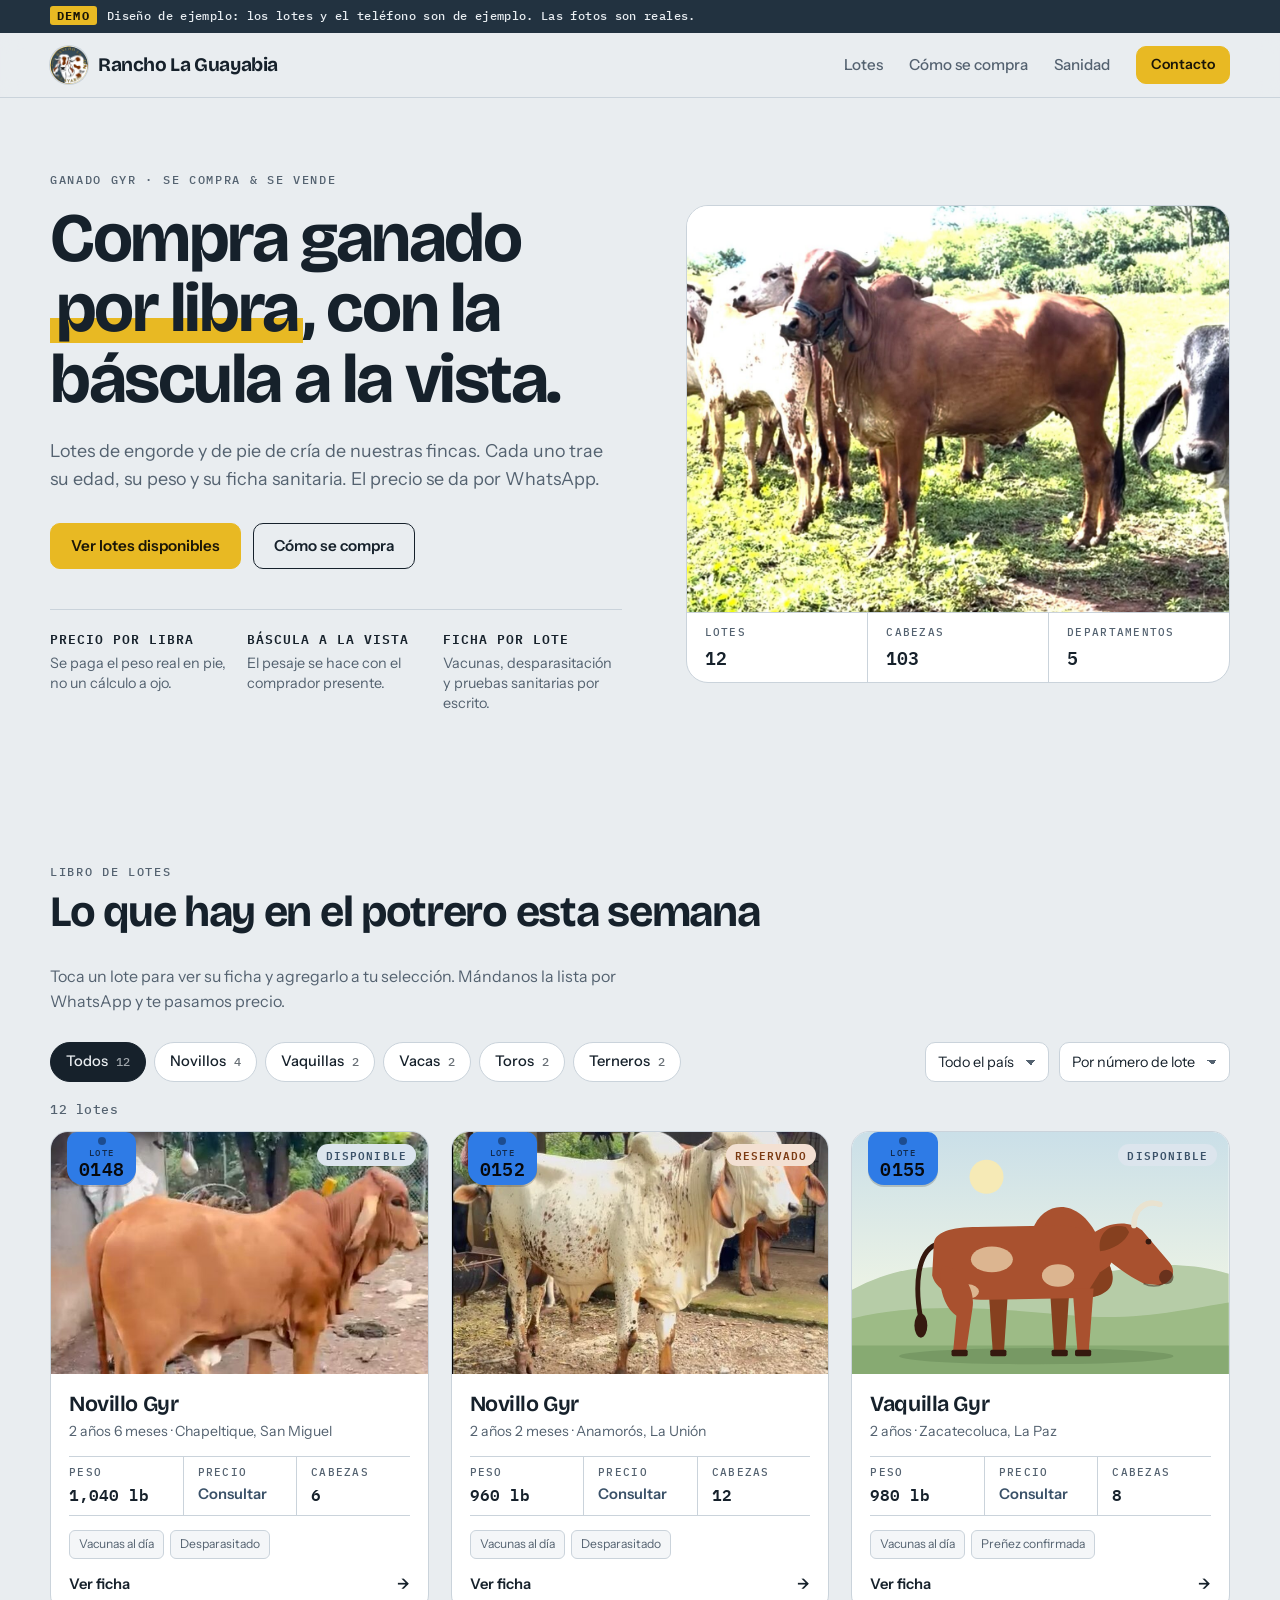
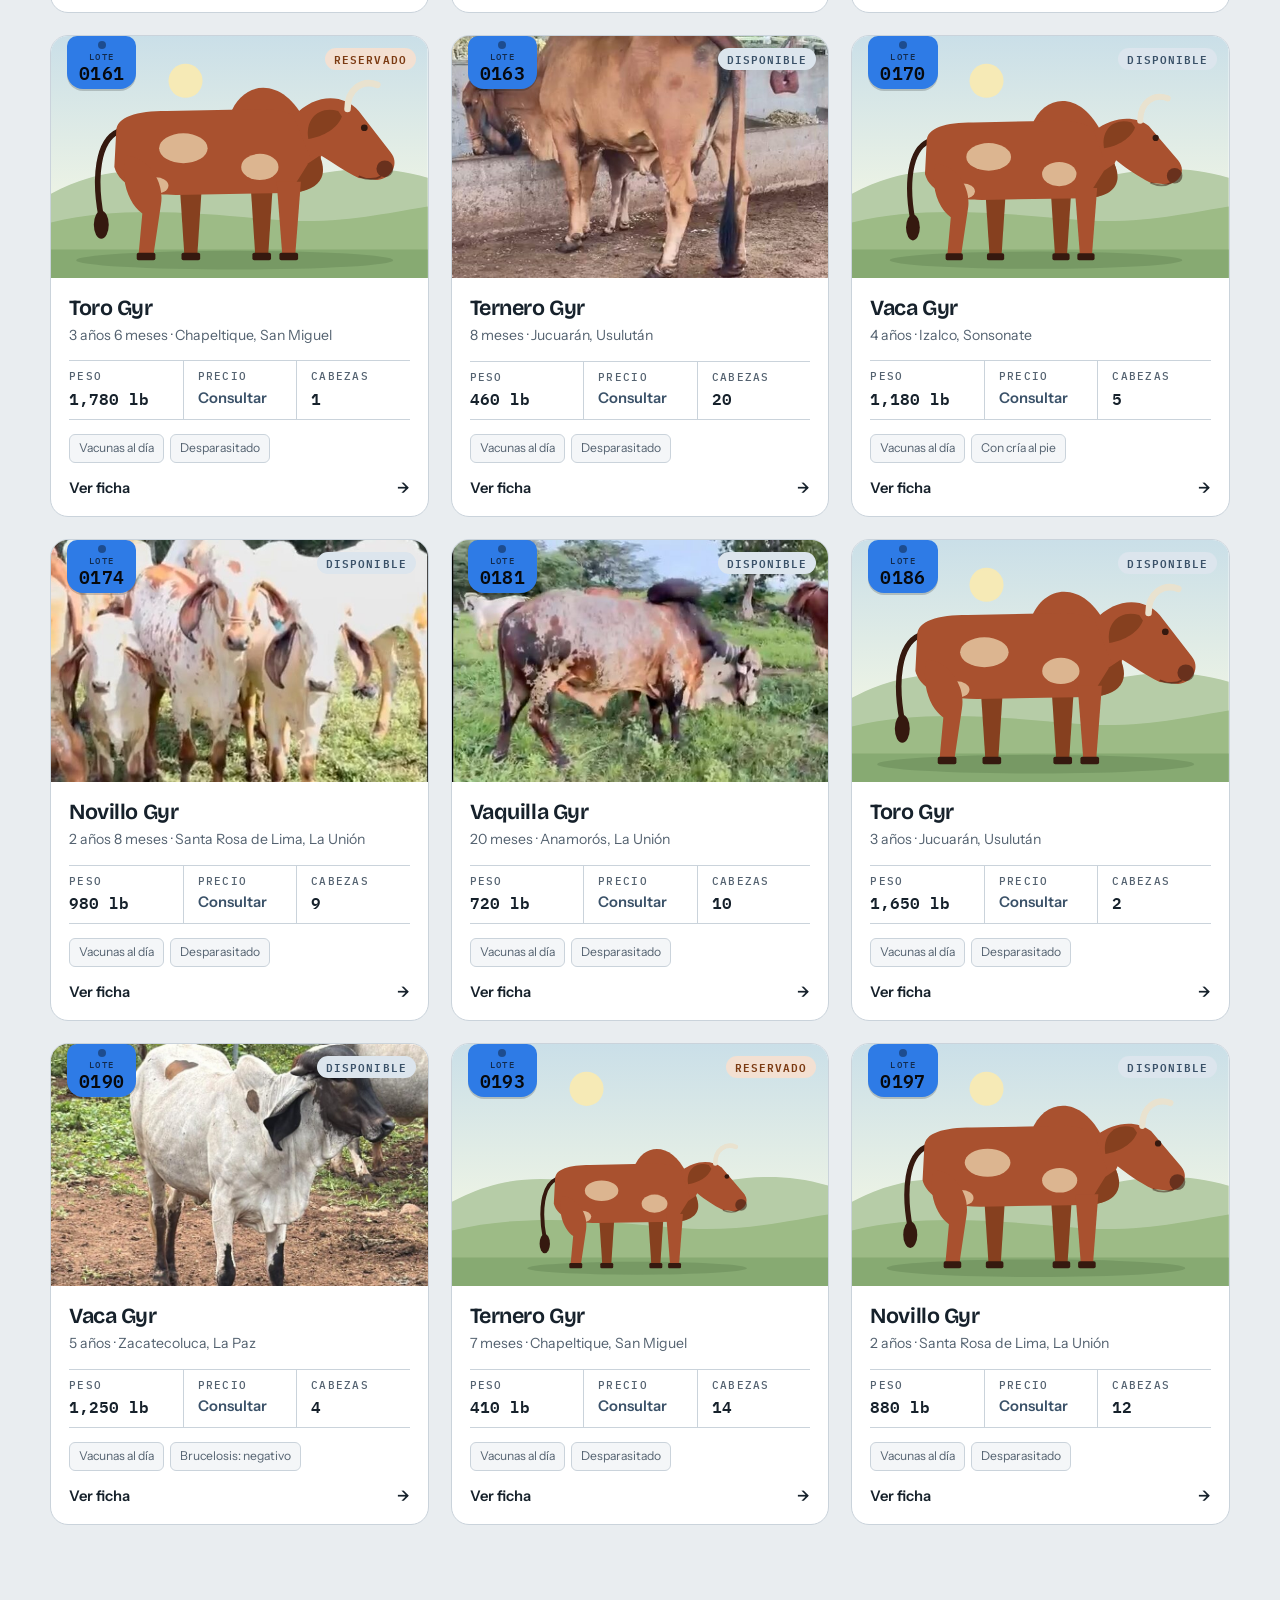
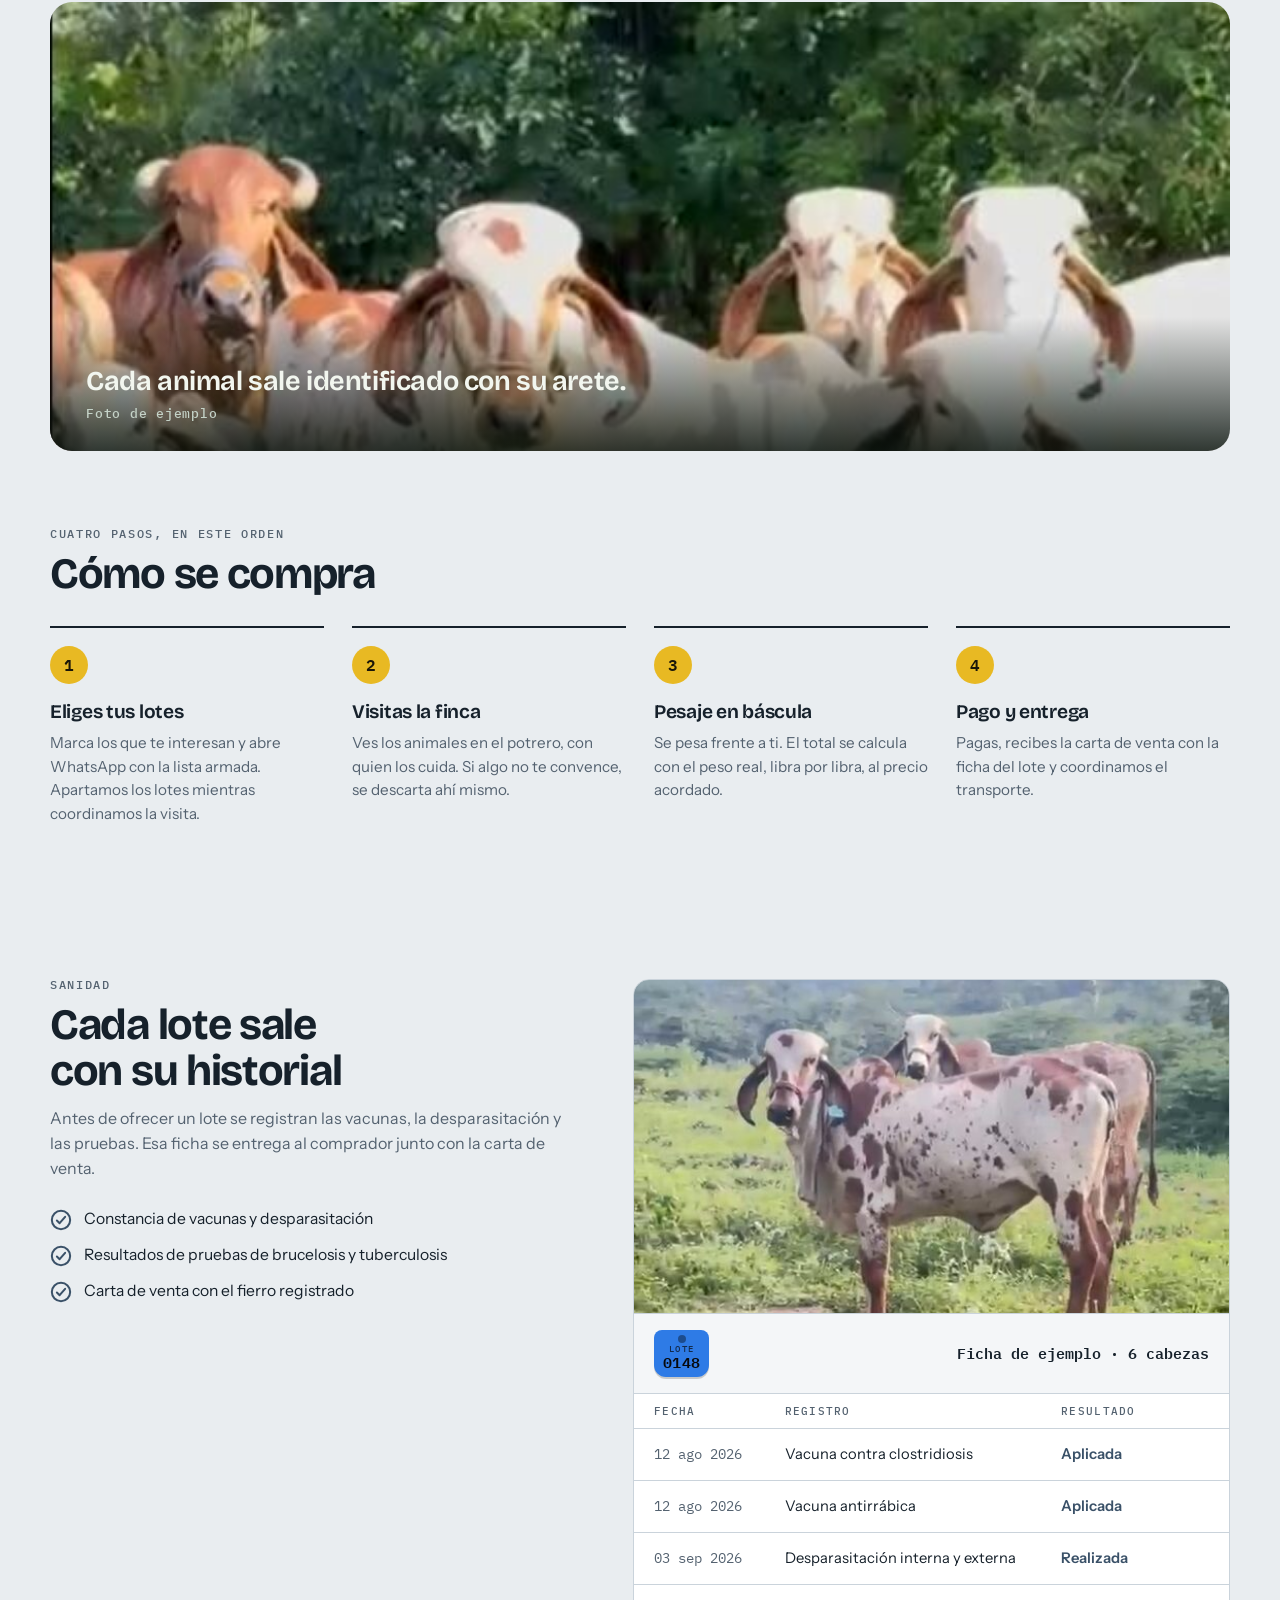
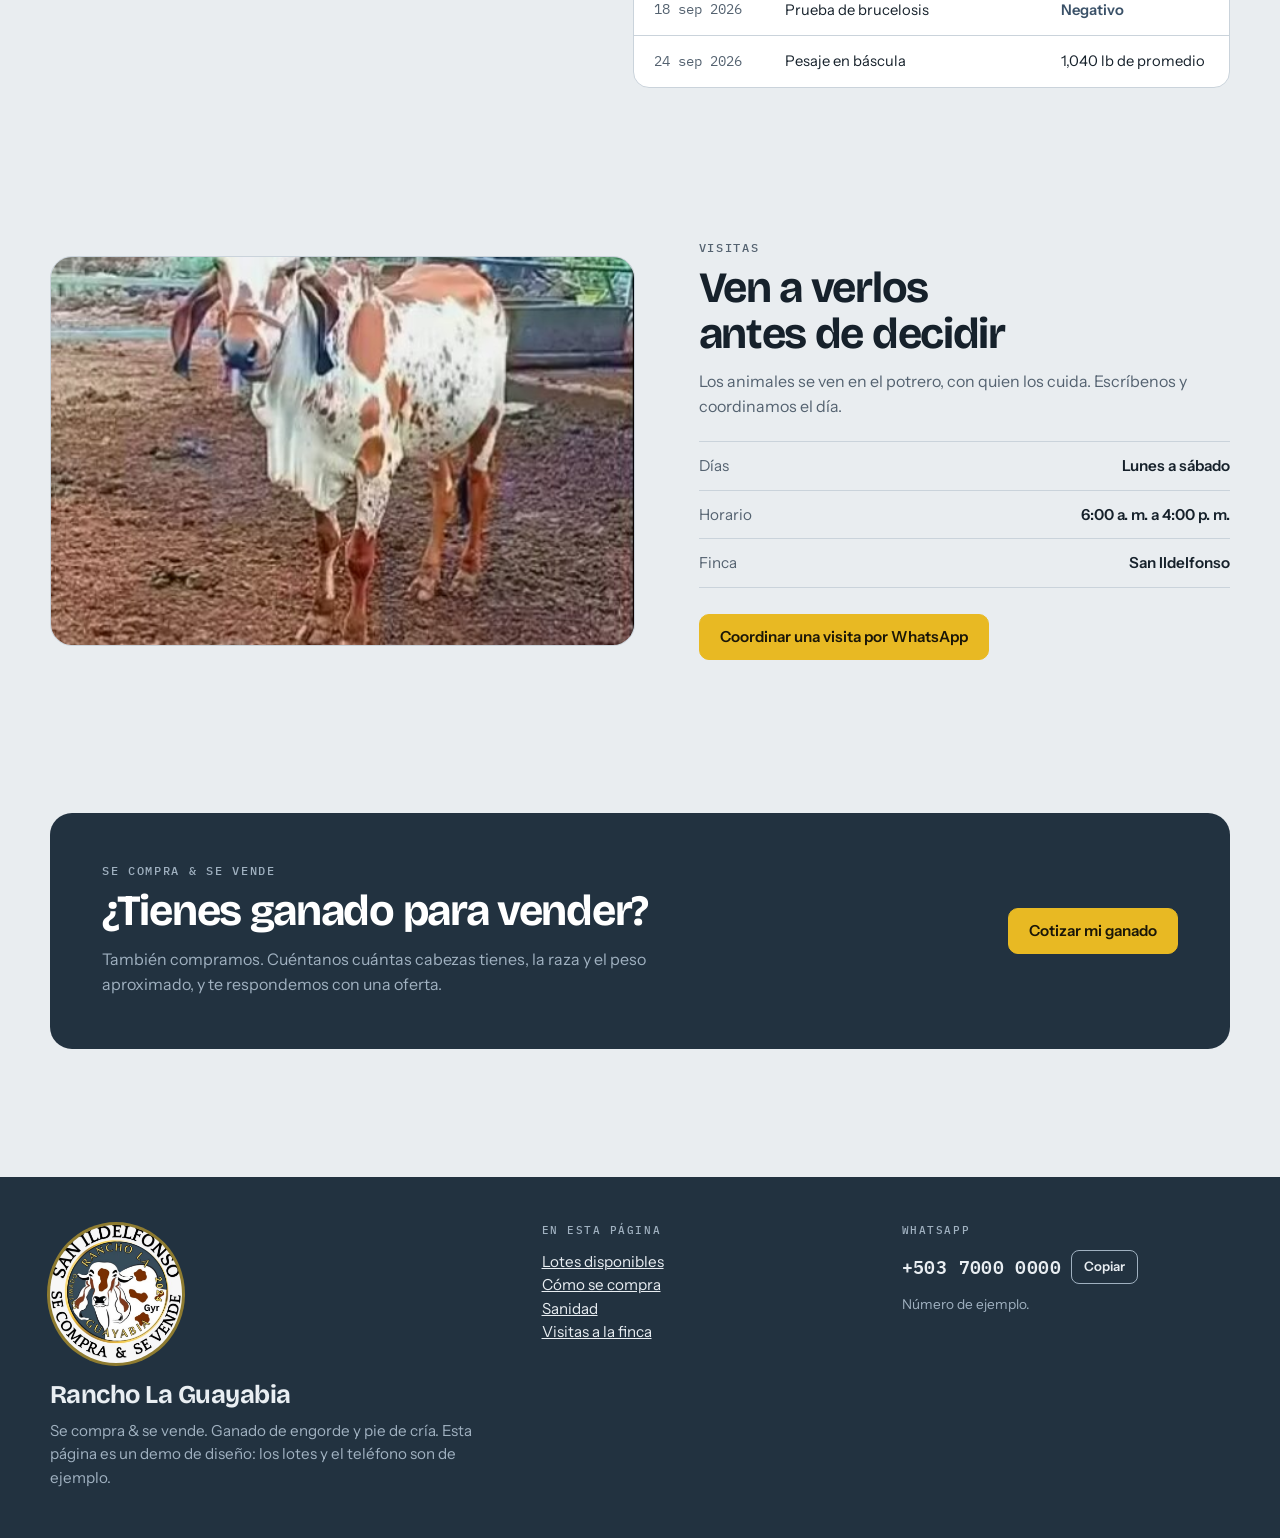
==== index.html @ c92fcb4f "Los avisos salen del mismo lugar que el teléfono Decían que el teléfono era real. En esta versión pú" ====
<!doctype html>
<html lang="es">
<head>
<meta charset="utf-8">
<meta name="viewport" content="width=device-width,initial-scale=1">
<link rel="preload" as="image" href="img/p5.jpg">
<link rel="icon" type="image/png" href="img/logo-badge.png">
<meta name="theme-color" content="#223240">
<meta name="robots" content="noindex,nofollow">
<meta name="description" content="Rancho La Guayabia: se compra & se vende ganado. Demo de diseño.">
<title>Rancho La Guayabia · Venta de ganado</title>
<link rel="preconnect" href="https://fonts.googleapis.com">
<link rel="preconnect" href="https://fonts.gstatic.com" crossorigin>
<link rel="stylesheet" href="https://fonts.googleapis.com/css2?family=Bricolage+Grotesque:opsz,wght@12..96,400..800&family=IBM+Plex+Mono:wght@400;500;600&family=Instrument+Sans:wght@400..700&display=swap">
<style>
/* Concepto: el libro de lotes de una hacienda. Reglas finas, cifras en mono,
   y el arete amarillo (numero de lote) como unica marca de color. */
:root{
  --bg:#E9EDF0; --surface:#F4F6F8; --raised:#FFFFFF; --ink:#16212B; --muted:#546270; --line:#CAD3DB;
  --leaf:#3A5168; --leaf-soft:#DCE5ED; --warn:#7B3A12; --warn-soft:#F3E0D2;
  --tag:#E8B923; --tag-ink:#1A1608; --deep:#223240; --deep-ink:#E9EEF2; --deep-muted:#A0B1C0;
  --font-display:"Bricolage Grotesque","Arial Narrow",system-ui,sans-serif;
  --font-body:"Instrument Sans",system-ui,-apple-system,"Segoe UI",sans-serif;
  --font-mono:"IBM Plex Mono",ui-monospace,Menlo,Consolas,monospace;
}
@media (prefers-color-scheme:dark){:root:not([data-theme="light"]){
  --bg:#0E151C; --surface:#141E27; --raised:#1B2733; --ink:#E9EEF2; --muted:#9DAEBD; --line:#2B3947;
  --leaf:#8FB4DA; --leaf-soft:#1D3144; --warn:#E9A875; --warn-soft:#3A2616; --deep:#0A1017; color-scheme:dark}}
:root[data-theme="dark"]{
  --bg:#0E151C; --surface:#141E27; --raised:#1B2733; --ink:#E9EEF2; --muted:#9DAEBD; --line:#2B3947;
  --leaf:#8FB4DA; --leaf-soft:#1D3144; --warn:#E9A875; --warn-soft:#3A2616; --deep:#0A1017; color-scheme:dark}
*{box-sizing:border-box}
html{scroll-behavior:smooth;scroll-padding-top:84px}
body{margin:0;background:var(--bg);color:var(--ink);font:400 16px/1.55 var(--font-body);-webkit-font-smoothing:antialiased}
body.has-bar{padding-bottom:96px}
h1,h2,h3,p,dl,dd,ul,ol,figure{margin:0}
ul,ol{padding:0;list-style:none}
a{color:inherit}
button,select{font:inherit;color:inherit}
:focus-visible{outline:3px solid var(--leaf);outline-offset:3px}
.wrap{width:100%;max-width:1244px;margin-inline:auto;padding-inline:clamp(16px,4vw,32px)}
.mono{font-family:var(--font-mono);font-variant-numeric:tabular-nums}
.eyebrow{font:500 12px/1 var(--font-mono);letter-spacing:.14em;text-transform:uppercase;color:var(--muted)}

/* franja de demo y barra superior */
.demo{background:var(--deep);color:var(--deep-ink);font:500 12px/1.4 var(--font-mono);letter-spacing:.03em;padding:8px 0}
.demo b{background:var(--tag);color:var(--tag-ink);padding:2px 7px;border-radius:3px;margin-right:10px;letter-spacing:.1em}
.top{position:sticky;top:env(safe-area-inset-top,0px);z-index:20;background:color-mix(in srgb,var(--bg) 90%,transparent);backdrop-filter:blur(10px);border-bottom:1px solid var(--line)}
.top .wrap{display:flex;align-items:center;justify-content:space-between;gap:16px;min-height:64px}
.brand{display:flex;align-items:center;gap:10px;text-decoration:none;font:700 1.2rem/1 var(--font-display);letter-spacing:-.02em}
.brand svg{width:30px;height:30px;flex:none}
.nav{display:flex;align-items:center;gap:26px;font-size:.95rem;font-weight:500}
.nav a{text-decoration:none;color:var(--muted)}
.nav a:hover{color:var(--ink)}
@media (max-width:760px){.nav a.hide-s{display:none}.nav{gap:14px}}

/* botones */
.btn{display:inline-flex;align-items:center;justify-content:center;gap:8px;min-height:46px;padding:0 20px;border-radius:10px;border:1.5px solid var(--ink);background:transparent;font-weight:600;font-size:.95rem;text-decoration:none;cursor:pointer;transition:transform .15s,background .15s}
.btn:hover{transform:translateY(-1px)}
.btn.primary{background:var(--tag);border-color:var(--tag);color:var(--tag-ink)}
.btn.primary:hover{background:#FFD23A}
.btn.sm{min-height:38px;padding:0 14px;font-size:.88rem}
.btn[disabled]{opacity:.5;cursor:not-allowed;transform:none}

/* arete: el numero de lote */
.eartag{display:inline-flex;flex-direction:column;align-items:center;gap:2px;position:relative;background:#2E7BE6;color:#07090C;border-radius:10px 10px 16px 16px;padding:16px 12px 8px;font-family:var(--font-mono);font-weight:600;line-height:1;box-shadow:0 2px 0 rgba(0,0,0,.18)}
.eartag::before{content:"";position:absolute;top:5px;left:50%;width:8px;height:8px;margin-left:-4px;border-radius:50%;background:rgba(0,0,0,.38)}
.eartag small{font-size:9px;letter-spacing:.16em;opacity:.7;font-weight:500}
.eartag span{font-size:1.15rem;letter-spacing:.02em}
.eartag.lg{padding:22px 16px 11px;border-radius:12px 12px 20px 20px}
.eartag.lg span{font-size:1.7rem}

/* hero */
.hero{display:grid;grid-template-columns:minmax(0,1.05fr) minmax(0,1fr);gap:clamp(28px,5vw,72px);align-items:center;padding-block:clamp(32px,6vw,76px)}
.hero h1{font:700 clamp(2.5rem,5.4vw,4.5rem)/1.02 var(--font-display);letter-spacing:-.035em;text-wrap:balance;margin-top:18px}
.hero h1 mark{background:linear-gradient(transparent 62%,var(--tag) 62% 92%,transparent 92%);color:inherit;padding:0 .08em}
.hero .lead{margin-top:22px;max-width:52ch;font-size:1.12rem;color:var(--muted)}
.hero .cta{display:flex;flex-wrap:wrap;gap:12px;margin-top:30px}
.facts{display:grid;grid-template-columns:repeat(3,minmax(0,1fr));gap:18px;margin-top:40px;padding-top:22px;border-top:1px solid var(--line)}
.facts li{font-size:.9rem;color:var(--muted);line-height:1.4}
.facts b{display:block;font:600 .8rem/1.2 var(--font-mono);letter-spacing:.08em;text-transform:uppercase;color:var(--ink);margin-bottom:6px}
.stage{position:relative;border:1px solid var(--line);border-radius:22px;overflow:hidden;background:var(--raised)}
.stage .eartag{position:absolute;left:22px;top:0;z-index:2}
.scene{display:block;width:100%;height:auto;aspect-ratio:420/270}
.stage-ledger{display:grid;grid-template-columns:repeat(3,minmax(0,1fr));border-top:1px solid var(--line)}
.stage-ledger div{padding:14px 18px}
.stage-ledger div+div{border-left:1px solid var(--line)}
.stage-ledger dt,.ledger dt{font:500 10.5px/1 var(--font-mono);letter-spacing:.12em;text-transform:uppercase;color:var(--muted)}
.stage-ledger dd{font:600 1.15rem/1.2 var(--font-mono);margin-top:8px;font-variant-numeric:tabular-nums}
.stage-ledger small,.ledger small{font-weight:400;font-size:.72em;color:var(--muted)}
@media (max-width:860px){.hero{grid-template-columns:minmax(0,1fr)}.facts{grid-template-columns:minmax(0,1fr);gap:12px}}

/* secciones */
.sec{padding-block:clamp(40px,6vw,80px)}
.sec-head{display:flex;flex-wrap:wrap;justify-content:space-between;align-items:end;gap:16px;margin-bottom:28px}
.sec h2{font:700 clamp(1.8rem,3.6vw,2.7rem)/1.06 var(--font-display);letter-spacing:-.03em;text-wrap:balance;margin-top:12px}
.sec .sub{color:var(--muted);max-width:56ch;margin-top:12px}

/* catalogo */
.tools{display:flex;flex-wrap:wrap;gap:14px 20px;align-items:center;justify-content:space-between;margin-bottom:22px}
.chips{display:flex;flex-wrap:wrap;gap:8px}
.chip{display:inline-flex;align-items:center;gap:8px;min-height:40px;padding:0 15px;border-radius:999px;border:1.5px solid var(--line);background:var(--raised);font-weight:500;font-size:.92rem;cursor:pointer}
.chip:hover{border-color:var(--ink)}
.chip[aria-pressed="true"]{background:var(--ink);border-color:var(--ink);color:var(--bg)}
.chip em{font:500 .75rem/1 var(--font-mono);font-style:normal;opacity:.65}
.selects{display:flex;flex-wrap:wrap;gap:10px}
.select{min-height:40px;border:1.5px solid var(--line);border-radius:10px;background:var(--raised);padding:0 34px 0 12px;font-size:.9rem;appearance:none;background-image:linear-gradient(45deg,transparent 50%,var(--muted) 50%),linear-gradient(135deg,var(--muted) 50%,transparent 50%);background-position:calc(100% - 17px) 17px,calc(100% - 12px) 17px;background-size:5px 5px;background-repeat:no-repeat}
.count{font:500 .8rem/1 var(--font-mono);color:var(--muted);margin-bottom:14px;letter-spacing:.04em}
.grid{display:grid;grid-template-columns:repeat(auto-fill,minmax(min(100%,296px),1fr));gap:22px}
.card{position:relative;display:flex;flex-direction:column;background:var(--raised);border:1px solid var(--line);border-radius:18px;overflow:hidden;transition:transform .18s,border-color .18s,box-shadow .18s}
.card:hover{transform:translateY(-3px);border-color:var(--ink);box-shadow:0 14px 30px -18px rgba(10,30,18,.5)}
.card:has(.open:focus-visible){outline:3px solid var(--leaf);outline-offset:3px}
.card .vis{position:relative}
.card .vis .eartag{position:absolute;left:16px;top:0;z-index:2}
.status{position:absolute;right:12px;top:12px;z-index:2;font:600 10.5px/1 var(--font-mono);letter-spacing:.1em;text-transform:uppercase;padding:6px 9px;border-radius:999px}
.status.ok{background:var(--leaf-soft);color:var(--leaf)}
.status.res{background:var(--warn-soft);color:var(--warn)}
.card .body{display:flex;flex-direction:column;gap:14px;padding:18px 18px 16px;flex:1}
.card h3{font:650 1.35rem/1.15 var(--font-display);letter-spacing:-.02em}
.card .where{font-size:.88rem;color:var(--muted);margin-top:4px}
.ledger{display:grid;grid-template-columns:repeat(3,minmax(0,1fr));border-block:1px solid var(--line)}
.ledger div{padding:10px 0 11px}
.ledger div+div{padding-left:14px;border-left:1px solid var(--line)}
.ledger dd{font:600 1rem/1.2 var(--font-mono);margin-top:7px;font-variant-numeric:tabular-nums}
.ledger dd.ask,.specs dd.ask{font:600 .92rem/1.3 var(--font-body);color:var(--leaf)}
.mini{display:flex;flex-wrap:wrap;gap:6px}
.mini li{font-size:.76rem;padding:4px 9px;border-radius:6px;background:var(--surface);border:1px solid var(--line);color:var(--muted)}
.card .more{margin-top:auto;display:flex;justify-content:space-between;align-items:center;font-weight:600;font-size:.92rem}
.card .open{all:unset;cursor:pointer;position:absolute;inset:0;z-index:3}
.empty{border:1.5px dashed var(--line);border-radius:16px;padding:44px 20px;text-align:center;color:var(--muted)}

/* como se compra */
.steps{display:grid;grid-template-columns:repeat(4,minmax(0,1fr));gap:28px;counter-reset:paso}
.steps li{border-top:2px solid var(--ink);padding-top:18px}
.steps .n{display:grid;place-items:center;width:38px;height:38px;border-radius:50%;background:var(--tag);color:var(--tag-ink);font:600 1rem/1 var(--font-mono)}
.steps h3{font:650 1.2rem/1.2 var(--font-display);letter-spacing:-.015em;margin:16px 0 8px}
.steps p{color:var(--muted);font-size:.95rem}
@media (max-width:900px){.steps{grid-template-columns:repeat(2,minmax(0,1fr))}}
@media (max-width:520px){.steps{grid-template-columns:minmax(0,1fr)}}

/* sanidad */
.sanidad{display:grid;grid-template-columns:minmax(0,1fr) minmax(0,1.15fr);gap:clamp(24px,5vw,64px);align-items:start}
.docs{display:grid;gap:12px;margin-top:26px}
.docs li{display:flex;gap:12px;align-items:flex-start;font-size:.98rem}
.docs svg{flex:none;width:22px;height:22px;margin-top:2px;color:var(--leaf)}
.sheet{background:var(--raised);border:1px solid var(--line);border-radius:16px;overflow:hidden}
.sheet header{display:flex;flex-wrap:wrap;gap:10px 16px;align-items:center;justify-content:space-between;padding:16px 20px;border-bottom:1px solid var(--line);background:var(--surface)}
.sheet header b{font:600 .95rem/1 var(--font-mono)}
.sheet .scroll{overflow-x:auto}
.sheet table{width:100%;border-collapse:collapse;font-size:.92rem;min-width:440px}
.sheet th{font:500 10.5px/1 var(--font-mono);letter-spacing:.12em;text-transform:uppercase;color:var(--muted);text-align:left;padding:12px 20px}
.sheet td{padding:14px 20px;border-top:1px solid var(--line)}
.sheet td:first-child{font-family:var(--font-mono);white-space:nowrap;color:var(--muted);font-size:.85rem}
.sheet .res-ok{color:var(--leaf);font-weight:600}
@media (max-width:860px){.sanidad{grid-template-columns:minmax(0,1fr)}}

/* pie */
footer{background:var(--deep);color:var(--deep-ink);margin-top:clamp(24px,4vw,56px)}
.foot{display:grid;grid-template-columns:1.4fr 1fr 1fr;gap:32px;padding-block:48px}
.foot h3{font:500 11px/1 var(--font-mono);letter-spacing:.14em;text-transform:uppercase;color:var(--deep-muted);margin-bottom:14px}
.foot p,.foot li{color:var(--deep-ink);font-size:.95rem}
.foot .big{font:700 1.6rem/1.1 var(--font-display);letter-spacing:-.02em;margin-bottom:10px}
.foot .muted{color:var(--deep-muted)}
.num{display:flex;flex-wrap:wrap;align-items:center;gap:10px}
.num code{font:600 1.15rem/1 var(--font-mono);letter-spacing:.02em;user-select:all}
.copy{min-height:34px;padding:0 12px;border-radius:8px;border:1.5px solid var(--deep-muted);background:transparent;color:var(--deep-ink);font-size:.82rem;font-weight:600;cursor:pointer}
.copy:hover{border-color:var(--tag);color:var(--tag)}
@media (max-width:820px){.foot{grid-template-columns:minmax(0,1fr)}}

/* barra de seleccion */
.bar{position:fixed;left:0;right:0;bottom:0;z-index:30;background:var(--deep);color:var(--deep-ink);border-top:1px solid #2c4636;padding:12px 0 calc(12px + env(safe-area-inset-bottom,0px))}
.bar .wrap{display:flex;flex-wrap:wrap;gap:10px 22px;align-items:center;justify-content:space-between}
.bar .sum{display:flex;flex-wrap:wrap;gap:4px 22px;align-items:baseline}
.bar .sum span{font-size:.9rem;color:var(--deep-muted)}
.bar .sum b{font:600 1.3rem/1 var(--font-mono);color:var(--deep-ink)}
.bar .acts{display:flex;flex-wrap:wrap;gap:10px}
.bar .btn:not(.primary){border-color:#4a6554;color:var(--deep-ink)}
.tray{position:fixed;left:0;right:0;bottom:var(--bar-h,72px);z-index:29;background:var(--raised);border-top:1px solid var(--line);box-shadow:0 -18px 40px -24px rgba(0,0,0,.5);max-height:50vh;overflow:auto}
.tray .wrap{padding-block:16px}
.tray li{display:grid;grid-template-columns:auto minmax(0,1fr) auto;gap:6px 14px;align-items:center;padding:10px 0;border-bottom:1px solid var(--line)}
.tray li:last-child{border-bottom:0}
.tray .eartag{padding:12px 8px 6px;border-radius:8px 8px 12px 12px}
.tray .eartag span{font-size:.9rem}
.tray .eartag::before{top:4px;width:6px;height:6px;margin-left:-3px}
.tray .t{font-weight:600}
.tray .t small{display:block;font-weight:400;color:var(--muted)}
.link{background:none;border:0;padding:6px 2px;color:var(--muted);text-decoration:underline;cursor:pointer;font-size:.88rem}

/* ficha (cajon lateral) */
.shade{position:fixed;inset:0;z-index:40;background:rgba(8,18,12,.55);backdrop-filter:blur(2px)}
.drawer{position:fixed;top:0;right:0;bottom:0;z-index:41;width:min(520px,100%);background:var(--bg);border-left:1px solid var(--line);overflow-y:auto;padding-bottom:env(safe-area-inset-bottom,0px);box-shadow:-30px 0 60px -30px rgba(0,0,0,.6)}
.drawer .close{position:absolute;right:12px;top:12px;z-index:3;width:42px;height:42px;border-radius:50%;border:0;background:rgba(255,255,255,.92);color:#12201A;font-size:1.4rem;line-height:1;cursor:pointer;box-shadow:0 2px 10px rgba(0,0,0,.25)}
.drawer .vis{position:relative}
.drawer .vis .eartag{position:absolute;left:22px;top:0;z-index:2}
.drawer .in{padding:22px 24px 28px;display:grid;gap:22px}
.drawer h2{font:700 1.9rem/1.08 var(--font-display);letter-spacing:-.025em}
.drawer .where{color:var(--muted);margin-top:6px}
.specs{display:grid;grid-template-columns:repeat(2,minmax(0,1fr));gap:0 20px;border-top:1px solid var(--line)}
.specs div{padding:12px 0;border-bottom:1px solid var(--line)}
.specs dt{font:500 10.5px/1 var(--font-mono);letter-spacing:.12em;text-transform:uppercase;color:var(--muted)}
.specs dd{margin-top:7px;font-weight:600}
.specs dd.mono{font-family:var(--font-mono)}
.drawer h3{font:500 11px/1 var(--font-mono);letter-spacing:.14em;text-transform:uppercase;color:var(--muted);margin-bottom:12px}
.checks{display:grid;gap:8px}
.checks li{display:flex;gap:10px;align-items:center;font-size:.96rem}
.checks svg{flex:none;width:20px;height:20px;color:var(--leaf)}
.nota{padding:14px 16px;border-radius:12px;background:var(--surface);border:1px solid var(--line);font-size:.95rem;color:var(--muted)}
.calc{border:1.5px solid var(--ink);border-radius:16px;padding:18px;display:grid;gap:14px;background:var(--raised)}
.calc .row{display:flex;justify-content:space-between;align-items:center;gap:12px}
.step{display:inline-flex;align-items:center;border:1.5px solid var(--line);border-radius:10px;overflow:hidden}
.step button{width:42px;height:42px;border:0;background:var(--surface);font-size:1.2rem;cursor:pointer}
.step button:hover{background:var(--line)}
.step output{min-width:48px;text-align:center;font:600 1.05rem var(--font-mono)}
.calc .lines{display:grid;gap:6px;font-size:.92rem;color:var(--muted)}
.calc .lines div{display:flex;justify-content:space-between;gap:12px}
.calc .lines b{font-family:var(--font-mono);color:var(--ink);font-weight:500}
.calc .total{display:flex;justify-content:space-between;align-items:baseline;gap:12px;padding-top:12px;border-top:1px solid var(--line)}
.calc .total span{font:500 11px/1 var(--font-mono);letter-spacing:.12em;text-transform:uppercase;color:var(--muted)}
.calc .total b{font:700 2rem/1 var(--font-mono);letter-spacing:-.02em}
.calc .foot-note{font-size:.8rem;color:var(--muted)}
.drawer .actions{display:grid;gap:10px}

/* fotos */
img.photo{display:block;width:100%;height:auto;aspect-ratio:420/270;object-fit:cover;background:var(--surface)}
.band-fig{position:relative;margin:0;border-radius:22px;overflow:hidden;aspect-ratio:21/8;background:var(--surface)}
.band-fig img{position:absolute;inset:0;width:100%;height:100%;object-fit:cover;object-position:50% 50%}
.band-fig figcaption{position:absolute;left:0;right:0;bottom:0;padding:48px clamp(18px,3vw,36px) clamp(16px,2.4vw,28px);background:linear-gradient(transparent,rgba(8,18,12,.82));color:#F2F6EF;font:650 clamp(1.1rem,2.2vw,1.7rem)/1.2 var(--font-display);letter-spacing:-.015em;text-wrap:balance}
.band-fig figcaption small{display:block;margin-top:8px;font:500 .8rem/1.4 var(--font-mono);letter-spacing:.06em;color:#C5D3C8}
@media (max-width:640px){.band-fig{aspect-ratio:4/3}}
.sheet .ph{display:block;width:100%;aspect-ratio:16/9;object-fit:cover;object-position:50% 50%;border-bottom:1px solid var(--line)}

.brand .logo{width:38px;height:38px;border-radius:50%;flex:none;box-shadow:0 0 0 1px var(--line)}
.flogo{display:block;width:132px;height:auto;border-radius:50%;background:#F7F7F7;margin-bottom:18px;box-shadow:0 0 0 3px rgba(232,185,35,.55)}
.buy{display:grid;grid-template-columns:minmax(0,1.5fr) auto;gap:clamp(20px,4vw,48px);align-items:center;background:var(--deep);color:var(--deep-ink);border-radius:22px;padding:clamp(26px,5vw,52px)}
.buy .btn{text-align:center;white-space:nowrap}
.buy .eyebrow{color:var(--deep-muted)}
.buy h2{margin-top:12px;color:#fff}
.buy p{color:var(--deep-muted);max-width:52ch;margin-top:12px}
@media (max-width:700px){.buy{grid-template-columns:minmax(0,1fr)}.buy .btn{width:100%}}
.visit{display:grid;grid-template-columns:minmax(0,1.1fr) minmax(0,1fr);gap:clamp(24px,5vw,64px);align-items:center}
.visit img{display:block;width:100%;aspect-ratio:3/2;object-fit:cover;border-radius:22px;border:1px solid var(--line)}
.visit .when{display:grid;gap:0;margin:22px 0 26px;border-top:1px solid var(--line)}
.visit .when div{display:flex;justify-content:space-between;gap:16px;padding:12px 0;border-bottom:1px solid var(--line);font-size:.95rem}
.visit .when dt{color:var(--muted)}
.visit .when dd{font-weight:600;text-align:right}
@media (max-width:860px){.visit{grid-template-columns:minmax(0,1fr)}}

/* portada en teléfono: la foto a pantalla completa y el texto encima */
.lead-s,.demo .s,.hs{display:none}
@keyframes sube{from{opacity:0;transform:translateY(14px)}to{opacity:1;transform:none}}
@media (max-width:860px){
  .demo .l{display:none}.demo .s{display:inline}
  .wrap.hero{max-width:none;padding:0;display:block;position:relative;margin-bottom:8px}
  .hero-text{position:absolute;inset:0;z-index:2;display:flex;flex-direction:column;justify-content:flex-end;padding:96px clamp(22px,7vw,40px) 104px;color:#F3F6F9;background:linear-gradient(180deg,rgba(10,17,24,.5) 0%,rgba(10,17,24,0) 26%,rgba(10,17,24,.32) 50%,rgba(10,17,24,.9) 100%)}
  .hero-text>*{animation:sube .7s both}
  .hero-text>*:nth-child(2){animation-delay:.08s}.hero-text>*:nth-child(3){animation-delay:.16s}.hero-text>*:nth-child(5){animation-delay:.24s}
  .hero-text .eyebrow{color:#D6E0EA}
  .hero h1{font-size:clamp(2.2rem,9.6vw,3.3rem);line-height:1.02;color:#fff;margin-top:12px;text-shadow:0 2px 20px rgba(0,0,0,.35)}
  .hero .lead{display:none}
  .hero h1 .hl{display:none}.hero h1 .hs{display:inline}.hero .btn .hl2{display:none}.hero .btn .hs{display:inline}
  .hero h1 mark{color:inherit;white-space:nowrap}
  .hero .lead-s{display:block;margin-top:14px;font-size:1.06rem;line-height:1.45;color:#E8EEF3;max-width:30ch}
  .hero .cta{margin-top:22px;gap:10px;flex-wrap:nowrap}
  .hero .cta .btn{flex:1 1 0;min-width:0;padding:0 12px;white-space:nowrap}
  .hero .cta .btn:not(.primary){border-color:rgba(255,255,255,.75);color:#fff}
  .facts{display:none}
  .stage{border:0;border-radius:0;background:var(--deep)}
  .stage img.photo{height:clamp(520px,calc(100vh - 112px),760px)!important;height:clamp(520px,calc(100svh - 112px),760px)!important;aspect-ratio:auto!important;object-position:33% 50%!important}
  .stage-ledger{position:absolute;left:16px;right:16px;bottom:16px;z-index:3;background:rgba(10,17,24,.5);backdrop-filter:blur(10px);-webkit-backdrop-filter:blur(10px);border:1px solid rgba(255,255,255,.2);border-radius:14px;color:#fff}
  .stage-ledger div{padding:11px 14px}
  .stage-ledger div+div{border-left-color:rgba(255,255,255,.2)}
  .stage-ledger dt{color:#C9D5E0;font-size:9.5px;letter-spacing:.08em}
  .stage-ledger dd{color:#fff;font-size:1.05rem;margin-top:6px}
}
@media (prefers-reduced-motion:reduce){.hero-text>*{animation:none!important}}
@media (prefers-reduced-motion:reduce){*{transition:none!important;scroll-behavior:auto!important}}
[hidden]{display:none!important}
</style>
</head>
<body>


<div class="demo"><div class="wrap"><b>DEMO</b><span class="l" id="avisoLargo"></span><span class="s">Lotes de ejemplo</span></div></div>

<header class="top">
  <div class="wrap">
    <a class="brand" href="#inicio" aria-label="Rancho La Guayabia, inicio">
      <img class="logo" src="img/logo-badge.png" width="40" height="40" alt="">
      Rancho La Guayabia
    </a>
    <nav class="nav" aria-label="Principal">
      <a class="hide-s" href="#lotes">Lotes</a>
      <a class="hide-s" href="#como">Cómo se compra</a>
      <a class="hide-s" href="#sanidad">Sanidad</a>
      <a class="btn primary sm" href="#contacto">Contacto</a>
    </nav>
  </div>
</header>

<main id="inicio">
  <section class="wrap hero">
    <div class="hero-text">
      <div class="eyebrow">Ganado Gyr · Se compra &amp; se vende</div>
      <h1><span class="hl">Compra ganado <mark>por libra</mark>, con la báscula a la vista.</span><span class="hs">Ganado<br><mark>por libra</mark>,<br>sin sorpresas.</span></h1>
      <p class="lead-s">Edad, peso y ficha sanitaria de cada lote, a la vista.</p>
      <p class="lead">Lotes de engorde y de pie de cría de nuestras fincas. Cada uno trae su edad, su peso y su ficha sanitaria. El precio se da por WhatsApp.</p>
      <div class="cta">
        <a class="btn primary" href="#lotes"><span class="hl2">Ver lotes disponibles</span><span class="hs">Ver los lotes</span></a>
        <a class="btn" href="#como">Cómo se compra</a>
      </div>
      <ul class="facts">
        <li><b>Precio por libra</b>Se paga el peso real en pie, no un cálculo a ojo.</li>
        <li><b>Báscula a la vista</b>El pesaje se hace con el comprador presente.</li>
        <li><b>Ficha por lote</b>Vacunas, desparasitación y pruebas sanitarias por escrito.</li>
      </ul>
    </div>
    <figure class="stage" id="hero-stage"></figure>
  </section>

  <section class="wrap sec" id="lotes">
    <div class="sec-head">
      <div>
        <div class="eyebrow">Libro de lotes</div>
        <h2>Lo que hay en el potrero esta semana</h2>
      </div>
      <p class="sub">Toca un lote para ver su ficha y agregarlo a tu selección. Mándanos la lista por WhatsApp y te pasamos precio.</p>
    </div>
    <div class="tools">
      <div class="chips" id="chips" role="group" aria-label="Tipo de ganado"></div>
      <div class="selects">
        <select class="select" id="zona" aria-label="Departamento"></select>
        <select class="select" id="orden" aria-label="Ordenar por">
          <option value="lote">Por número de lote</option>
          <option value="peso">Mayor peso</option>
        </select>
      </div>
    </div>
    <p class="count" id="count" role="status" aria-live="polite"></p>
    <div class="grid" id="grid"></div>
  </section>

  <section class="wrap band" aria-label="Manada de ganado en el camino">
    <figure class="band-fig">
      <img src="" alt="Parte de la manada en el potrero, mirando a cámara" id="img-band">
      <figcaption>Cada animal sale identificado con su arete.<small>Foto de ejemplo</small></figcaption>
    </figure>
  </section>

  <section class="wrap sec" id="como">
    <div class="sec-head">
      <div>
        <div class="eyebrow">Cuatro pasos, en este orden</div>
        <h2>Cómo se compra</h2>
      </div>
    </div>
    <ol class="steps">
      <li><span class="n">1</span><h3>Eliges tus lotes</h3><p>Marca los que te interesan y abre WhatsApp con la lista armada. Apartamos los lotes mientras coordinamos la visita.</p></li>
      <li><span class="n">2</span><h3>Visitas la finca</h3><p>Ves los animales en el potrero, con quien los cuida. Si algo no te convence, se descarta ahí mismo.</p></li>
      <li><span class="n">3</span><h3>Pesaje en báscula</h3><p>Se pesa frente a ti. El total se calcula con el peso real, libra por libra, al precio acordado.</p></li>
      <li><span class="n">4</span><h3>Pago y entrega</h3><p>Pagas, recibes la carta de venta con la ficha del lote y coordinamos el transporte.</p></li>
    </ol>
  </section>

  <section class="wrap sec" id="sanidad">
    <div class="sanidad">
      <div>
        <div class="eyebrow">Sanidad</div>
        <h2>Cada lote sale con su historial</h2>
        <p class="sub">Antes de ofrecer un lote se registran las vacunas, la desparasitación y las pruebas. Esa ficha se entrega al comprador junto con la carta de venta.</p>
        <ul class="docs">
          <li><svg viewBox="0 0 24 24" fill="none" stroke="currentColor" stroke-width="2.2" stroke-linecap="round" stroke-linejoin="round" aria-hidden="true"><circle cx="12" cy="12" r="10"/><path d="m7.5 12.5 3 3 6-7"/></svg>Constancia de vacunas y desparasitación</li>
          <li><svg viewBox="0 0 24 24" fill="none" stroke="currentColor" stroke-width="2.2" stroke-linecap="round" stroke-linejoin="round" aria-hidden="true"><circle cx="12" cy="12" r="10"/><path d="m7.5 12.5 3 3 6-7"/></svg>Resultados de pruebas de brucelosis y tuberculosis</li>
          <li><svg viewBox="0 0 24 24" fill="none" stroke="currentColor" stroke-width="2.2" stroke-linecap="round" stroke-linejoin="round" aria-hidden="true"><circle cx="12" cy="12" r="10"/><path d="m7.5 12.5 3 3 6-7"/></svg>Carta de venta con el fierro registrado</li>
        </ul>
      </div>
      <div class="sheet">
        <img class="ph" id="img-sanidad" src="" alt="Vaquilla pinta de frente, con su arete en la oreja">
        <header>
          <span class="eartag" style="padding:14px 9px 6px;border-radius:8px 8px 12px 12px"><small>LOTE</small><span style="font-size:.95rem">0148</span></span>
          <b>Ficha de ejemplo · 6 cabezas</b>
        </header>
        <div class="scroll">
          <table>
            <thead><tr><th>Fecha</th><th>Registro</th><th>Resultado</th></tr></thead>
            <tbody>
              <tr><td>12 ago 2026</td><td>Vacuna contra clostridiosis</td><td class="res-ok">Aplicada</td></tr>
              <tr><td>12 ago 2026</td><td>Vacuna antirrábica</td><td class="res-ok">Aplicada</td></tr>
              <tr><td>03 sep 2026</td><td>Desparasitación interna y externa</td><td class="res-ok">Realizada</td></tr>
              <tr><td>18 sep 2026</td><td>Prueba de brucelosis</td><td class="res-ok">Negativo</td></tr>
              <tr><td>24 sep 2026</td><td>Pesaje en báscula</td><td>1,040 lb de promedio</td></tr>
            </tbody>
          </table>
        </div>
      </div>
    </div>
  </section>
  <section class="wrap sec" id="visitas">
    <div class="visit">
      <img id="img-visita" src="" alt="Dos reses en el corral de manejo">
      <div>
        <div class="eyebrow">Visitas</div>
        <h2>Ven a verlos antes de decidir</h2>
        <p class="sub">Los animales se ven en el potrero, con quien los cuida. Escríbenos y coordinamos el día.</p>
        <dl class="when">
          <div><dt>Días</dt><dd>Lunes a sábado</dd></div>
          <div><dt>Horario</dt><dd>6:00 a. m. a 4:00 p. m.</dd></div>
          <div><dt>Finca</dt><dd>San Ildelfonso</dd></div>
        </dl>
        <a class="btn primary wa-link" data-wa="Hola, quiero coordinar una visita a la finca." target="_blank" rel="noopener" href="#">Coordinar una visita por WhatsApp</a>
      </div>
    </div>
  </section>
  <section class="wrap sec" id="vende">
    <div class="buy">
      <div>
        <div class="eyebrow">Se compra &amp; se vende</div>
        <h2>¿Tienes ganado para vender?</h2>
        <p>También compramos. Cuéntanos cuántas cabezas tienes, la raza y el peso aproximado, y te respondemos con una oferta.</p>
      </div>
      <a class="btn primary wa-link" data-wa="Hola, tengo ganado para vender. Cantidad:  Raza:  Peso aproximado: " target="_blank" rel="noopener" href="#">Cotizar mi ganado</a>
    </div>
  </section>
</main>

<footer id="contacto">
  <div class="wrap foot">
    <div>
      <img class="flogo" src="img/logo.jpg" width="150" height="157" alt="Logo de Rancho La Guayabia">
      <p class="big">Rancho La Guayabia</p>
      <p class="muted">Se compra &amp; se vende. Ganado de engorde y pie de cría. <span id="avisoPie"></span></p>
    </div>
    <div>
      <h3>En esta página</h3>
      <ul>
        <li><a href="#lotes">Lotes disponibles</a></li>
        <li><a href="#como">Cómo se compra</a></li>
        <li><a href="#sanidad">Sanidad</a></li>
        <li><a href="#visitas">Visitas a la finca</a></li>
      </ul>
    </div>
    <div>
      <h3>WhatsApp</h3>
      <div class="num"><code id="numtxt"></code><button class="copy" id="copy" type="button">Copiar</button></div>
      
    </div>
  </div>
</footer>

<div class="tray" id="tray" hidden><div class="wrap"><ul id="trayList"></ul><button class="link" id="clear" type="button">Vaciar selección</button></div></div>
<div class="bar" id="bar" hidden>
  <div class="wrap">
    <div class="sum"><b id="sumTotal">0 cabezas</b><span id="sumText"></span></div>
    <div class="acts">
      <button class="btn sm" id="toggleTray" type="button" aria-expanded="false" aria-controls="tray">Ver selección</button>
      <a class="btn primary sm" id="wa" href="#" target="_blank" rel="noopener">Abrir WhatsApp con mi lista</a>
    </div>
  </div>
</div>

<div class="shade" id="shade" hidden></div>
<aside class="drawer" id="drawer" role="dialog" aria-modal="true" aria-labelledby="dTitle" hidden></aside>

<script>
const IMG = {
  p1:"img/p1.jpg",
  p2:"img/p2.jpg",
  p3:"img/p3.jpg",
  p4:"img/p4.jpg",
  p5:"img/p5.jpg",
  p6:"img/p6.jpg",
  p7:"img/p7.jpg",
  p8:"img/p8.jpg",
  p11:"img/p11.jpg",
  p12:"img/p12.jpg"
};
let UID = 0;
const BREEDS = {
  gyr:     { body: "#A9512F", shade: "#86401F", dark: "#35190F", hump: true,  horn: "curve", ear: "long", patches: "#E6C7A2" },
};
function cattle(breed, scale = 1, bull = false) {
  const b = BREEDS[breed], id = "c" + ++UID;
  const torso = "M78 112C78 96 100 90 132 90L236 88C258 88 276 96 288 110L298 144C300 166 286 178 262 178L142 180C110 180 82 172 76 150Z";
  const neckHead = bull
    ? "M268 96C292 70 322 72 338 90L372 134C382 146 374 162 358 164L338 162C322 154 308 144 298 138L292 156Z"
    : "M272 100C296 82 320 82 336 94L370 134C380 146 372 160 358 162L338 160C322 152 308 142 298 134L290 150Z";
  const hump = b.hump ? `<path d="M200 94C214 56 258 52 282 104Z" fill="${b.body}"/>` : "";
  const dew = `<path d="M296 138C306 160 296 176 264 178L284 146Z" fill="${b.shade}"/>`;
  const legFar = (x) => `<path d="M${x} 168L${x+24} 168L${x+19} 244L${x+5} 244Z" fill="${b.shade}"/><rect x="${x+2}" y="242" width="20" height="8" rx="2" fill="${b.dark}"/>`;
  const legNear = (x) => `<path d="M${x} 166L${x+26} 166L${x+20} 244L${x+6} 244Z" fill="${b.body}"/><rect x="${x+3}" y="242" width="20" height="8" rx="2" fill="${b.dark}"/>`;
  const hind = (x, far) => `<path d="M${x} 138C${x+24} 138 ${x+42} 166 ${x+38} 190L${x+30} 244L${x+14} 244L${x+18} 200C${x+4} 190 ${x-6} 166 ${x} 138Z" fill="${far ? b.shade : b.body}"/><rect x="${x+12}" y="242" width="20" height="8" rx="2" fill="${b.dark}"/>`;
  let patches = "";
  if (b.patches) {
    const p = b.patches;
    patches = breed === "holstein"
      ? `<ellipse cx="130" cy="118" rx="34" ry="24" fill="${p}"/><ellipse cx="212" cy="156" rx="30" ry="22" fill="${p}"/><ellipse cx="170" cy="100" rx="22" ry="12" fill="${p}"/><ellipse cx="318" cy="104" rx="20" ry="14" fill="${p}"/><ellipse cx="96" cy="160" rx="16" ry="14" fill="${p}"/>`
      : `<ellipse cx="150" cy="130" rx="26" ry="16" fill="${p}" opacity=".85"/><ellipse cx="232" cy="150" rx="20" ry="14" fill="${p}" opacity=".85"/><ellipse cx="120" cy="170" rx="14" ry="9" fill="${p}" opacity=".85"/>`;
  }
  const horn = b.horn === "curve"
    ? `<path d="M326 88C326 66 342 56 358 62" fill="none" stroke="#E9E2CF" stroke-width="7" stroke-linecap="round"/>`
    : b.horn === "short"
    ? `<path d="M326 88C326 76 334 70 344 70" fill="none" stroke="#E9E2CF" stroke-width="7" stroke-linecap="round"/>`
    : "";
  const ear = b.ear === "long"
    ? `<path d="M316 90C296 84 280 98 284 120C300 118 316 108 320 96Z" fill="${b.shade}"/>`
    : `<path d="M314 90C302 84 292 90 292 100C302 102 312 100 318 96Z" fill="${b.shade}"/>`;
  return `<defs><clipPath id="${id}"><path d="${torso}"/><path d="${neckHead}"/>${b.hump ? `<path d="M200 94C214 56 258 52 282 104Z"/>` : ""}</clipPath></defs>
  <g transform="translate(210 250) scale(${scale}) translate(-210 -250)">
    <ellipse cx="205" cy="250" rx="170" ry="10" fill="#4C6B43" opacity=".28"/>
    <path d="M80 112C58 122 54 162 62 204" fill="none" stroke="${b.dark}" stroke-width="6" stroke-linecap="round"/>
    <ellipse cx="62" cy="212" rx="8" ry="15" fill="${b.dark}"/>
    ${legFar(146)}${legFar(222)}
    <g>${hump}<path d="${torso}" fill="${b.body}"/><path d="${neckHead}" fill="${b.body}"/></g>
    <g clip-path="url(#${id})">${patches}</g>
    ${dew}${hind(88)}${legNear(250)}
    ${horn}${ear}
    <circle cx="344" cy="108" r="3.6" fill="${b.dark}"/>
    <ellipse cx="366" cy="152" rx="9" ry="9" fill="${b.dark}" opacity=".55"/>
    <path d="M338 160C346 164 356 164 362 160" fill="none" stroke="${b.dark}" stroke-width="2" opacity=".5"/>
  </g>`;
}

function scene(breed, scale, bull, label){
  const g = "g" + (++UID);
  return `<svg class="scene" viewBox="0 0 420 270" preserveAspectRatio="xMidYMid slice" role="img" aria-label="${label}">
    <defs><linearGradient id="${g}" x1="0" y1="0" x2="0" y2="1"><stop offset="0" stop-color="#CADFE8"/><stop offset=".64" stop-color="#EBF2E5"/></linearGradient></defs>
    <rect width="420" height="270" fill="url(#${g})"/>
    <circle cx="150" cy="50" r="19" fill="#F8EAB4" opacity=".95"/>
    <path d="M0 176C70 138 130 150 190 164C250 178 320 128 420 158V270H0Z" fill="#B6CCA7"/>
    <path d="M0 208C80 188 170 198 250 205C320 211 380 196 420 190V270H0Z" fill="#9DBB86"/>
    <path d="M0 238H420V270H0Z" fill="#87AA72"/>
    ${cattle(breed, scale, bull)}
  </svg>`;
}

const TIPOS = {
  novillo:  { uno: "Novillo",  varios: "Novillos",  escala: .98 },
  vaquilla: { uno: "Vaquilla", varios: "Vaquillas", escala: .9 },
  vaca:     { uno: "Vaca",     varios: "Vacas",     escala: .96 },
  toro:     { uno: "Toro",     varios: "Toros",     escala: 1.04 },
  ternero:  { uno: "Ternero",  varios: "Terneros",  escala: .72 },
};
/* La hacienda maneja una sola raza. Para agregar otra hacen falta dos cosas:
   su nombre aqui, y su paleta en BREEDS (cuerpo, sombra, oscuro, giba,
   cuerno, oreja), que es lo que dibuja a los lotes que no tienen foto. */
/* EL TELEFONO VIVE AQUI Y EN NINGUN OTRO LADO.
   La version publica de GitHub lleva el de ejemplo a proposito: el enlace
   es abierto y el WhatsApp del dueno no se publica sin que el lo pida.
   Para poner el de verdad se cambian estas dos lineas y nada mas; el aviso
   de «numero de ejemplo» desaparece solo. */
const TEL = { wa: "50370000000", visible: "+503 7000 0000" };
const ES_EJEMPLO = TEL.wa === "50370000000";
const waHref = (msg) => "https://wa.me/" + TEL.wa + "?text=" + encodeURIComponent(msg);

const RAZAS = { gyr: "Gyr" };
const V = "Vacunas al día", D = "Desparasitado", B = "Brucelosis: negativo", R = "Pruebas reproductivas";

const LOTES = [
  { id: "0148", foto: "p1", tipo: "novillo",  raza: "gyr",  meses: 30, peso: 1040, modo: "lb", cab: 6,  lugar: "Chapeltique, San Miguel",        dep: "San Miguel", estado: "ok",  sanidad: [V, D, B], nota: "Engordados a pasto. Lote parejo, listo para salida a rastro o a tu engorde." },
  { id: "0152", foto: "p12", tipo: "novillo",  raza: "gyr",  meses: 26, peso: 960,  modo: "lb", cab: 12, lugar: "Anamorós, La Unión",             dep: "La Unión",   estado: "res", sanidad: [V, D],    nota: "Diferencia de peso de hasta 40 lb entre los animales del lote." },
  { id: "0155", tipo: "vaquilla", raza: "gyr", meses: 24, peso: 980,  modo: "cab", cab: 8,  lugar: "Zacatecoluca, La Paz",           dep: "La Paz",     estado: "ok",  sanidad: [V, "Preñez confirmada", B], nota: "Preñadas de cinco a seis meses. Se venden por cabeza, sin pesaje." },
  { id: "0161", tipo: "toro",     raza: "gyr",  meses: 42, peso: 1780, modo: "cab", cab: 1,  lugar: "Chapeltique, San Miguel",        dep: "San Miguel", estado: "res", sanidad: [V, D, R], nota: "Reproductor con dos años de monta. Dócil al manejo." },
  { id: "0163", foto: "p8", tipo: "ternero",  raza: "gyr",  meses: 8,  peso: 460,  modo: "lb", cab: 20, lugar: "Jucuarán, Usulután",             dep: "Usulután",   estado: "ok",  sanidad: [V, D],    nota: "Destetados y adaptados a pasto." },
  { id: "0170", tipo: "vaca",     raza: "gyr",    meses: 48, peso: 1180, modo: "cab", cab: 5,  lugar: "Izalco, Sonsonate",              dep: "Sonsonate",  estado: "ok",  sanidad: [V, "Con cría al pie", B], nota: "Paridas hace dos meses, con su cría a la par. Se venden por cabeza." },
  { id: "0174", foto: "p7", tipo: "novillo",  raza: "gyr",      meses: 32, peso: 980,  modo: "lb", cab: 9,  lugar: "Santa Rosa de Lima, La Unión",   dep: "La Unión",   estado: "ok",  sanidad: [V, D],    nota: "Animales rústicos, de buena conversión en pasto de verano." },
  { id: "0181", foto: "p11", tipo: "vaquilla", raza: "gyr",  meses: 20, peso: 720,  modo: "lb", cab: 10, lugar: "Anamorós, La Unión",             dep: "La Unión",   estado: "ok",  sanidad: [V, D, B], nota: "Para pie de cría. Aptas para su primer servicio." },
  { id: "0186", tipo: "toro",     raza: "gyr",  meses: 36, peso: 1650, modo: "cab", cab: 2,  lugar: "Jucuarán, Usulután",             dep: "Usulután",   estado: "ok",  sanidad: [V, D, R], nota: "Reproductores jóvenes, con pruebas de fertilidad al día." },
  { id: "0190", foto: "p6", tipo: "vaca",     raza: "gyr", meses: 60, peso: 1250, modo: "cab", cab: 4,  lugar: "Zacatecoluca, La Paz",           dep: "La Paz",     estado: "ok",  sanidad: [V, B],    nota: "En producción: 22 litros por día de promedio." },
  { id: "0193", tipo: "ternero",  raza: "gyr",      meses: 7,  peso: 410,  modo: "lb", cab: 14, lugar: "Chapeltique, San Miguel",        dep: "San Miguel", estado: "res", sanidad: [V, D],    nota: "Destetados hace tres semanas." },
  { id: "0197", tipo: "novillo",  raza: "gyr",  meses: 24, peso: 880,  modo: "lb", cab: 12, lugar: "Santa Rosa de Lima, La Unión",   dep: "La Unión",   estado: "ok",  sanidad: [V, D],    nota: "En ganancia de peso. Buen lote para terminar en tu finca." },
];

const $ = (s, r = document) => r.querySelector(s);
const n0 = (n) => Math.round(n).toLocaleString("en-US");
const lb = (n) => n0(n) + " lb";
const edad = (m) => m < 24 ? m + " meses" : (m % 12 === 0 ? m / 12 + " años" : Math.floor(m / 12) + " años " + (m % 12) + " meses");
const nombre = (l) => TIPOS[l.tipo].uno + " " + RAZAS[l.raza];
/* Las fotos vienen recortadas al formato de su hueco: el centro es el encuadre. */
const POS = {};
const imagen = (l) => l.foto
  ? `<img class="photo" src="${IMG[l.foto]}" alt="Foto de ${nombre(l).toLowerCase()}" style="object-position:${POS[l.foto] || '50% 50%'}">`
  : scene(l.raza, TIPOS[l.tipo].escala, l.tipo === "toro", "Ilustración de " + nombre(l).toLowerCase());
const tag = (id, cls = "") => `<span class="eartag ${cls}"><small>LOTE</small><span>${id}</span></span>`;
const CHECK = '<svg viewBox="0 0 24 24" fill="none" stroke="currentColor" stroke-width="2.2" stroke-linecap="round" stroke-linejoin="round" aria-hidden="true"><circle cx="12" cy="12" r="10"/><path d="m7.5 12.5 3 3 6-7"/></svg>';

/* hero: foto y cifras del propio catalogo */
(() => {
  const cabs = LOTES.reduce((t, l) => t + l.cab, 0), deps = new Set(LOTES.map((l) => l.dep)).size;
  $("#hero-stage").innerHTML = `<img class="photo" src="${IMG.p5}" alt="Vaca colorada en el potrero, con parte de la manada alrededor" style="object-position:50% 50%;aspect-ratio:4/3">` +
    `<dl class="stage-ledger"><div><dt>Lotes</dt><dd>${LOTES.length}</dd></div><div><dt>Cabezas</dt><dd>${cabs}</dd></div><div><dt>Departamentos</dt><dd>${deps}</dd></div></dl>`;
  $("#img-band").src = IMG.p3; $("#img-sanidad").src = IMG.p4; $("#img-visita").src = IMG.p2;
})();

/* catalogo */
const st = { tipo: "todos", dep: "", orden: "lote" };
function pintaFiltros() {
  const cuenta = (t) => LOTES.filter((l) => t === "todos" || l.tipo === t).length;
  $("#chips").innerHTML = [["todos", "Todos"], ...Object.entries(TIPOS).map(([k, v]) => [k, v.varios])]
    .map(([k, t]) => `<button class="chip" type="button" data-tipo="${k}" aria-pressed="${st.tipo === k}">${t} <em>${cuenta(k)}</em></button>`).join("");
  const deps = [...new Set(LOTES.map((l) => l.dep))].sort((a, b) => a.localeCompare(b, "es"));
  $("#zona").innerHTML = `<option value="">Todo el país</option>` + deps.map((d) => `<option value="${d}">${d}</option>`).join("");
  $("#zona").value = st.dep;
}
function pintaGrid() {
  let ls = LOTES.filter((l) => (st.tipo === "todos" || l.tipo === st.tipo) && (!st.dep || l.dep === st.dep));
  if (st.orden === "peso") ls.sort((a, b) => b.peso - a.peso);
  $("#count").textContent = ls.length === 1 ? "1 lote" : ls.length + " lotes";
  if (!ls.length) { $("#grid").innerHTML = `<div class="empty" style="grid-column:1/-1">No hay lotes con ese filtro. Prueba con otro tipo o con todo el país.</div>`; return; }
  $("#grid").innerHTML = ls.map((l) => `
    <article class="card">
      <div class="vis">${tag(l.id)}<span class="status ${l.estado}">${l.estado === "ok" ? "Disponible" : "Reservado"}</span>${imagen(l)}</div>
      <div class="body">
        <div><h3>${nombre(l)}</h3><p class="where">${edad(l.meses)} · ${l.lugar}</p></div>
        <dl class="ledger"><div><dt>Peso</dt><dd>${lb(l.peso)}</dd></div><div><dt>Precio</dt><dd class="ask">Consultar</dd></div><div><dt>Cabezas</dt><dd>${l.cab}</dd></div></dl>
        <ul class="mini">${l.sanidad.slice(0, 2).map((s) => `<li>${s}</li>`).join("")}</ul>
        <div class="more"><span>Ver ficha</span><span aria-hidden="true">→</span></div>
      </div>
      <button class="open" type="button" data-id="${l.id}" aria-label="Ver ficha del lote ${l.id}, ${nombre(l)}"></button>
    </article>`).join("");
}
$("#chips").addEventListener("click", (e) => { const b = e.target.closest("[data-tipo]"); if (!b) return; st.tipo = b.dataset.tipo; pintaFiltros(); pintaGrid(); });
$("#zona").addEventListener("change", (e) => { st.dep = e.target.value; pintaGrid(); });
$("#orden").addEventListener("change", (e) => { st.orden = e.target.value; pintaGrid(); });
$("#grid").addEventListener("click", (e) => { const b = e.target.closest(".open"); if (b) abre(b.dataset.id, b); });

/* seleccion */
const sel = new Map();
function totales() {
  let cabs = 0;
  for (const [, h] of sel) cabs += h;
  return { cabs };
}
function pintaBarra() {
  const bar = $("#bar"), vacio = sel.size === 0;
  bar.hidden = vacio; document.body.classList.toggle("has-bar", !vacio);
  if (vacio) { $("#tray").hidden = true; $("#toggleTray").setAttribute("aria-expanded", "false"); return; }
  const { cabs } = totales();
  $("#sumTotal").textContent = `${cabs} ${cabs === 1 ? "cabeza" : "cabezas"}`;
  $("#sumText").textContent = `en ${sel.size} ${sel.size === 1 ? "lote" : "lotes"} · el precio se acuerda por WhatsApp`;
  const lineas = [...sel].map(([id, h]) => { const l = LOTES.find((x) => x.id === id); return `• Lote ${id}: ${nombre(l)}, ${h} ${h === 1 ? "cabeza" : "cabezas"}`; });
  const msg = `Hola, vi su página y me interesan estos lotes:\n${lineas.join("\n")}\n¿Me pueden pasar precio? También quisiera saber cuándo puedo visitar la finca.`;
  $("#wa").href = waHref(msg);
  $("#trayList").innerHTML = [...sel].map(([id, h]) => { const l = LOTES.find((x) => x.id === id);
    return `<li>${tag(id)}<div class="t">${nombre(l)}<small>${h} ${h === 1 ? "cabeza" : "cabezas"}</small></div><button class="link" type="button" data-rm="${id}">Quitar</button></li>`; }).join("");
  document.documentElement.style.setProperty("--bar-h", bar.offsetHeight + "px");
}
$("#toggleTray").addEventListener("click", () => { const t = $("#tray"); t.hidden = !t.hidden; $("#toggleTray").setAttribute("aria-expanded", String(!t.hidden)); $("#toggleTray").textContent = t.hidden ? "Ver selección" : "Ocultar selección"; });
$("#trayList").addEventListener("click", (e) => { const b = e.target.closest("[data-rm]"); if (!b) return; sel.delete(b.dataset.rm); pintaBarra(); });
$("#clear").addEventListener("click", () => { sel.clear(); pintaBarra(); });

/* ficha */
let abierto = null, heads = 1, volver = null;
function abre(id, origen) {
  const l = LOTES.find((x) => x.id === id); abierto = l; volver = origen; heads = sel.get(id) || 1;
  const d = $("#drawer");
  d.innerHTML = `<button class="close" id="dClose" type="button" aria-label="Cerrar ficha">×</button>
    <div class="vis">${tag(l.id, "lg")}${imagen(l)}</div>
    <div class="in">
      <div><h2 id="dTitle">${nombre(l)}</h2><p class="where">${l.lugar}</p></div>
      <dl class="specs">
        <div><dt>Raza</dt><dd>${RAZAS[l.raza]}</dd></div><div><dt>Categoría</dt><dd>${TIPOS[l.tipo].uno}</dd></div>
        <div><dt>Edad</dt><dd>${edad(l.meses)}</dd></div><div><dt>Peso promedio</dt><dd class="mono">${lb(l.peso)}</dd></div>
        <div><dt>Precio</dt><dd class="ask">Por WhatsApp</dd></div><div><dt>Cabezas en el lote</dt><dd class="mono">${l.cab}</dd></div>
      </dl>
      <div class="nota">${l.nota}</div>
      <div><h3>Sanidad</h3><ul class="checks">${l.sanidad.map((s) => `<li>${CHECK}${s}</li>`).join("")}</ul></div>
      <div class="calc">
        <div class="row"><strong>¿Cuántas cabezas?</strong>
          <div class="step"><button type="button" id="mn" aria-label="Una cabeza menos">−</button><output id="hv" aria-live="polite"></output><button type="button" id="mp" aria-label="Una cabeza más">+</button></div></div>
        <div class="lines" id="lines"></div>
        <p class="foot-note">El precio se acuerda por WhatsApp. ${l.modo === "lb" ? "El peso final se confirma en la báscula, frente a ti." : "Este lote se vende por cabeza, sin pesaje."}</p>
      </div>
      <div class="actions">
        <button class="btn primary" id="add" type="button"${l.estado === "res" ? " disabled" : ""}></button>
        ${l.estado === "res" ? `<p class="where">Este lote está reservado. Escríbenos si quieres que te avisemos si se libera.</p>` : ""}
      </div>
    </div>`;
  calcula();
  $("#shade").hidden = false; d.hidden = false;
  $("main").inert = true; $(".top").inert = true; $("footer").inert = true;
  $("#bar").inert = true; $("#tray").inert = true;
  d.scrollTop = 0; $("#dClose").focus();
}
function calcula() {
  const l = abierto; $("#hv").textContent = heads;
  $("#mn").disabled = heads <= 1; $("#mp").disabled = heads >= l.cab;
  $("#lines").innerHTML = l.modo === "lb"
    ? `<div><span>Peso total estimado</span><b>${lb(l.peso * heads)}</b></div>`
    : "";
  $("#add").textContent = sel.has(l.id) ? "Actualizar mi selección" : "Agregar a mi selección";
}
function cierra() {
  $("#drawer").hidden = true; $("#shade").hidden = true;
  for (const s of ["main", ".top", "footer", "#bar", "#tray"]) $(s).inert = false;
  abierto = null; if (volver) volver.focus();
}
$("#drawer").addEventListener("click", (e) => {
  if (e.target.closest("#dClose")) return cierra();
  if (e.target.closest("#mn") && heads > 1) { heads--; calcula(); }
  if (e.target.closest("#mp") && heads < abierto.cab) { heads++; calcula(); }
  if (e.target.closest("#add") && !e.target.closest("#add").disabled) { sel.set(abierto.id, heads); pintaBarra(); cierra(); }
});
$("#shade").addEventListener("click", cierra);
document.addEventListener("keydown", (e) => { if (e.key === "Escape" && !$("#drawer").hidden) cierra(); });

/* copiar numero */
$("#copy").addEventListener("click", async () => {
  const b = $("#copy"), t = $("#numtxt");
  try { await navigator.clipboard.writeText(t.textContent); b.textContent = "Copiado"; }
  catch { const r = document.createRange(); r.selectNodeContents(t); const s = getSelection(); s.removeAllRanges(); s.addRange(r); b.textContent = "Seleccionado"; }
  setTimeout(() => (b.textContent = "Copiar"), 1800);
});

for (const a of document.querySelectorAll(".wa-link")) a.href = waHref(a.dataset.wa);
$("#numtxt").textContent = TEL.visible;
$("#avisoLargo").textContent = ES_EJEMPLO
  ? "Diseño de ejemplo: los lotes y el teléfono son de ejemplo. Las fotos son reales."
  : "Diseño de ejemplo: los lotes son de ejemplo. Las fotos y el teléfono son reales.";
$("#avisoPie").textContent = ES_EJEMPLO
  ? "Esta página es un demo de diseño: los lotes y el teléfono son de ejemplo."
  : "Esta página es un demo de diseño: los lotes son de ejemplo.";
if (ES_EJEMPLO) $("#numtxt").closest(".num").insertAdjacentHTML("afterend",
  `<p class="muted" style="margin-top:10px;font-size:.85rem">Número de ejemplo.</p>`);
pintaFiltros(); pintaGrid(); pintaBarra();
</script>

</body>
</html>
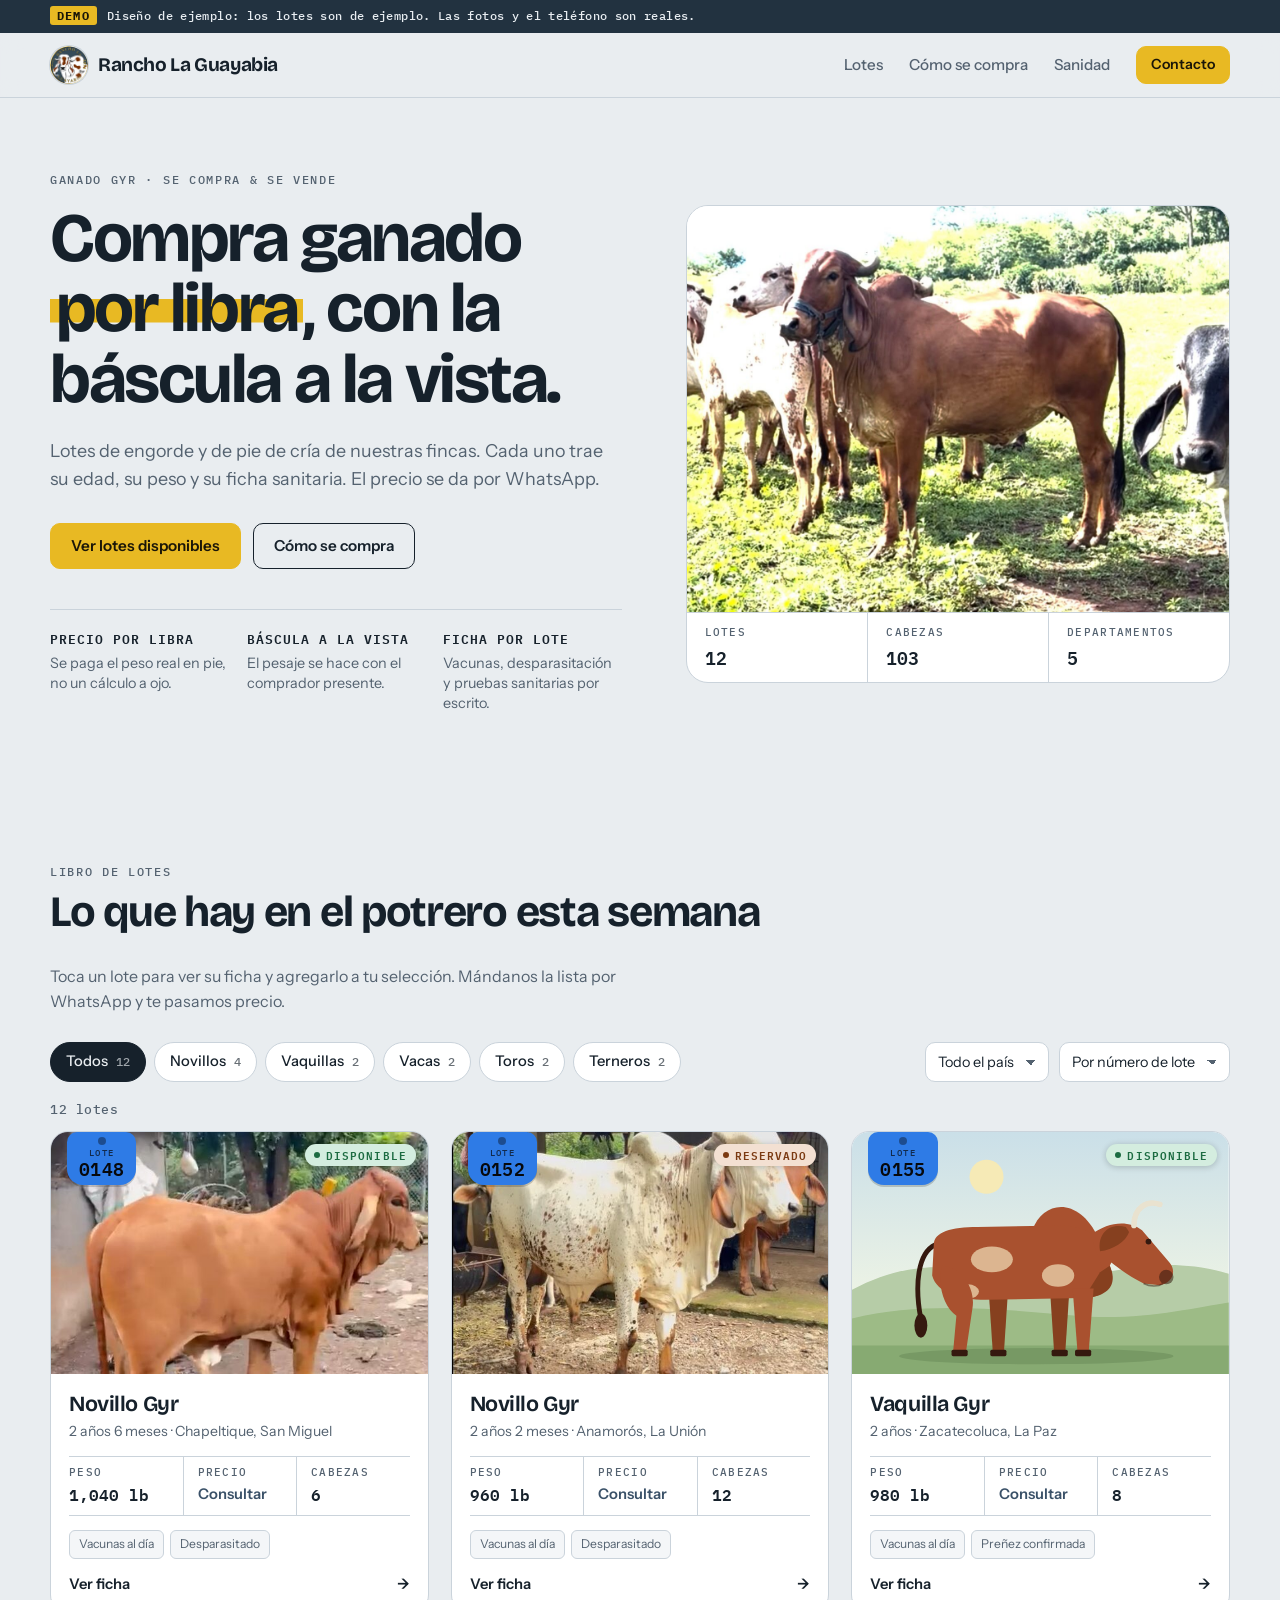
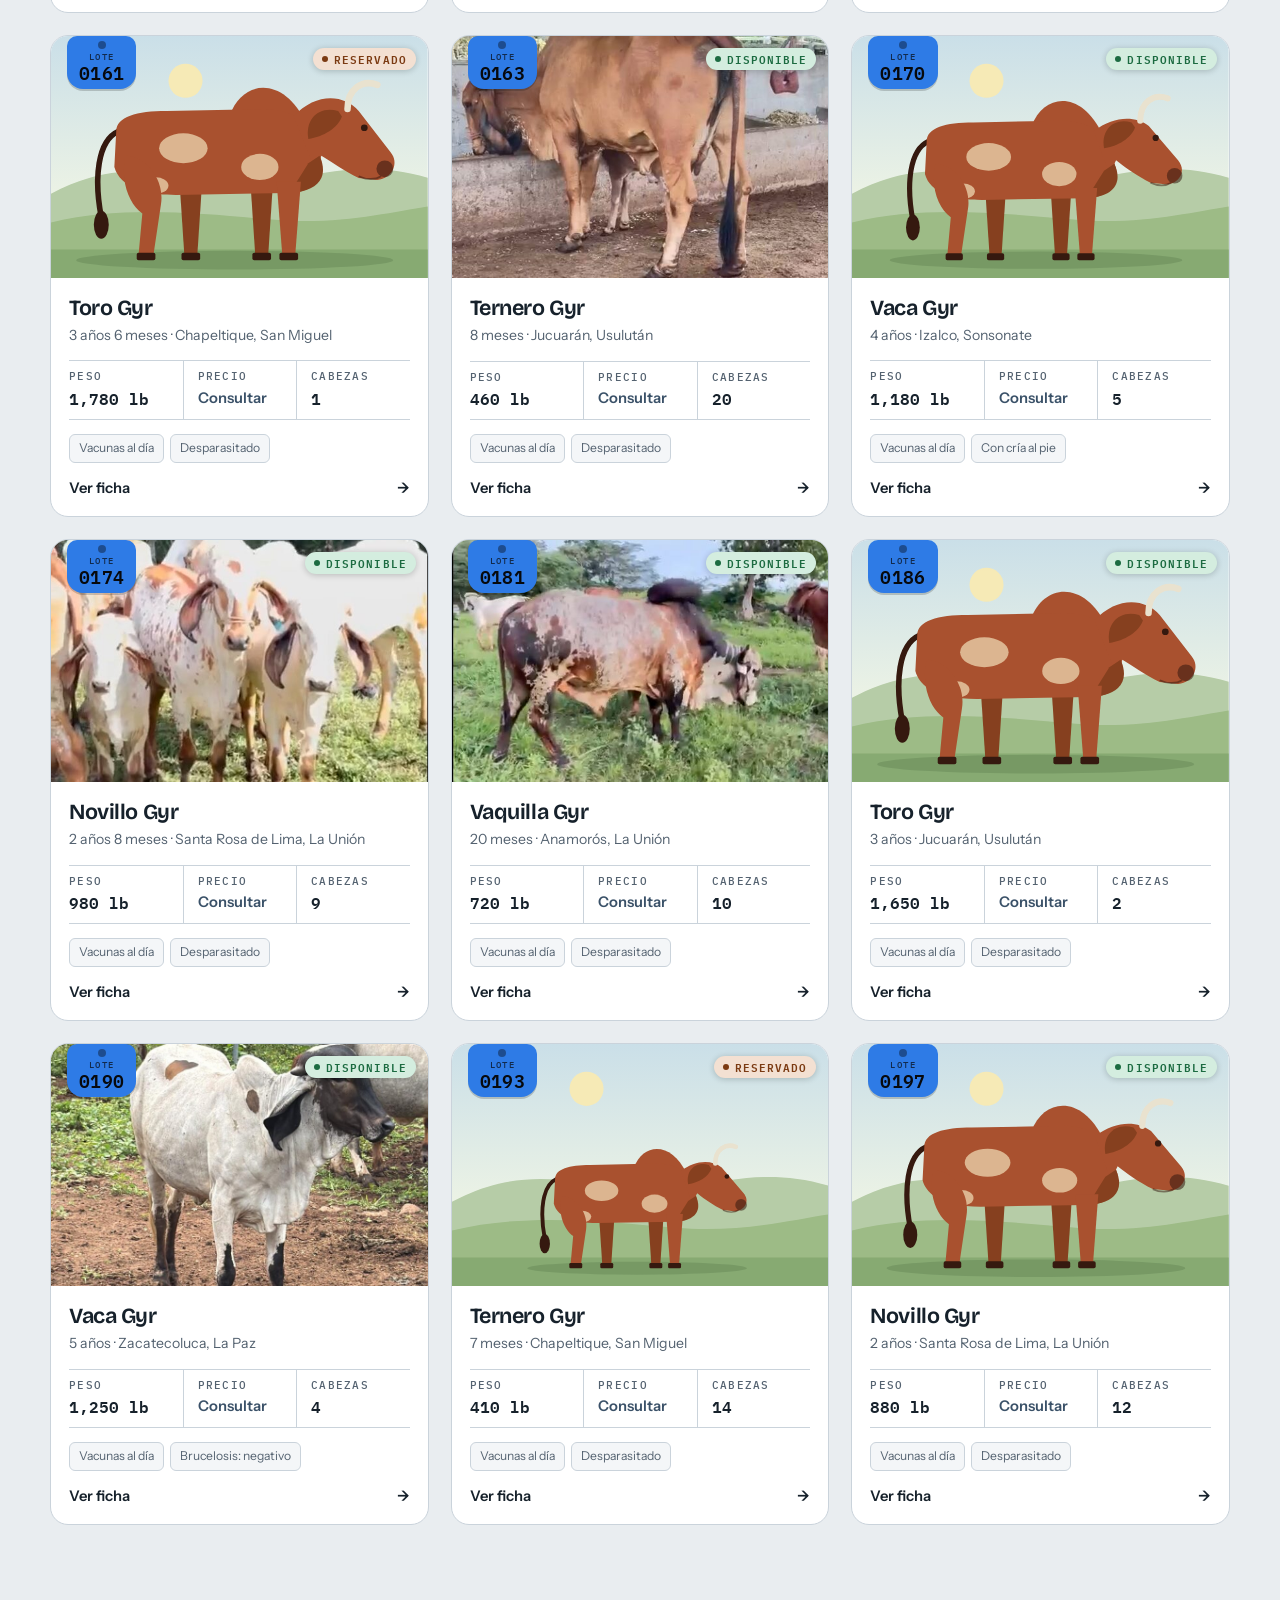
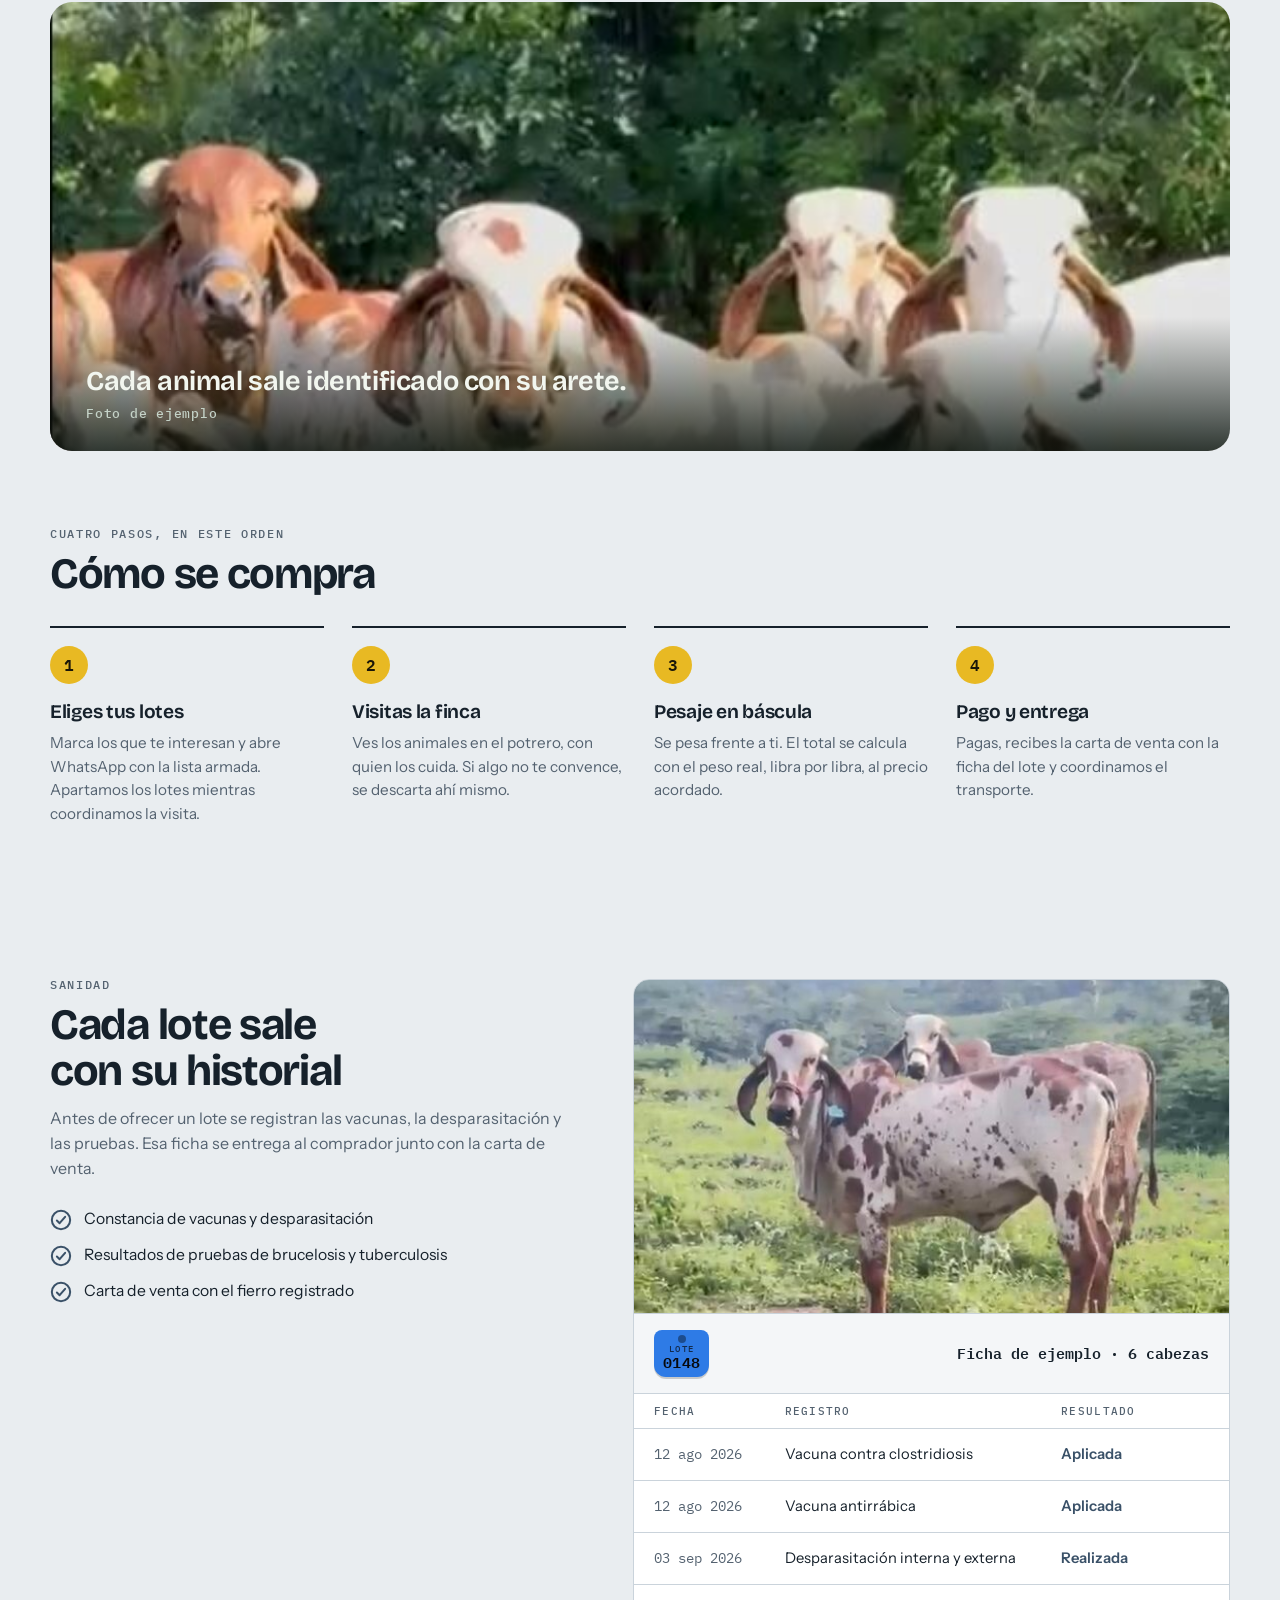
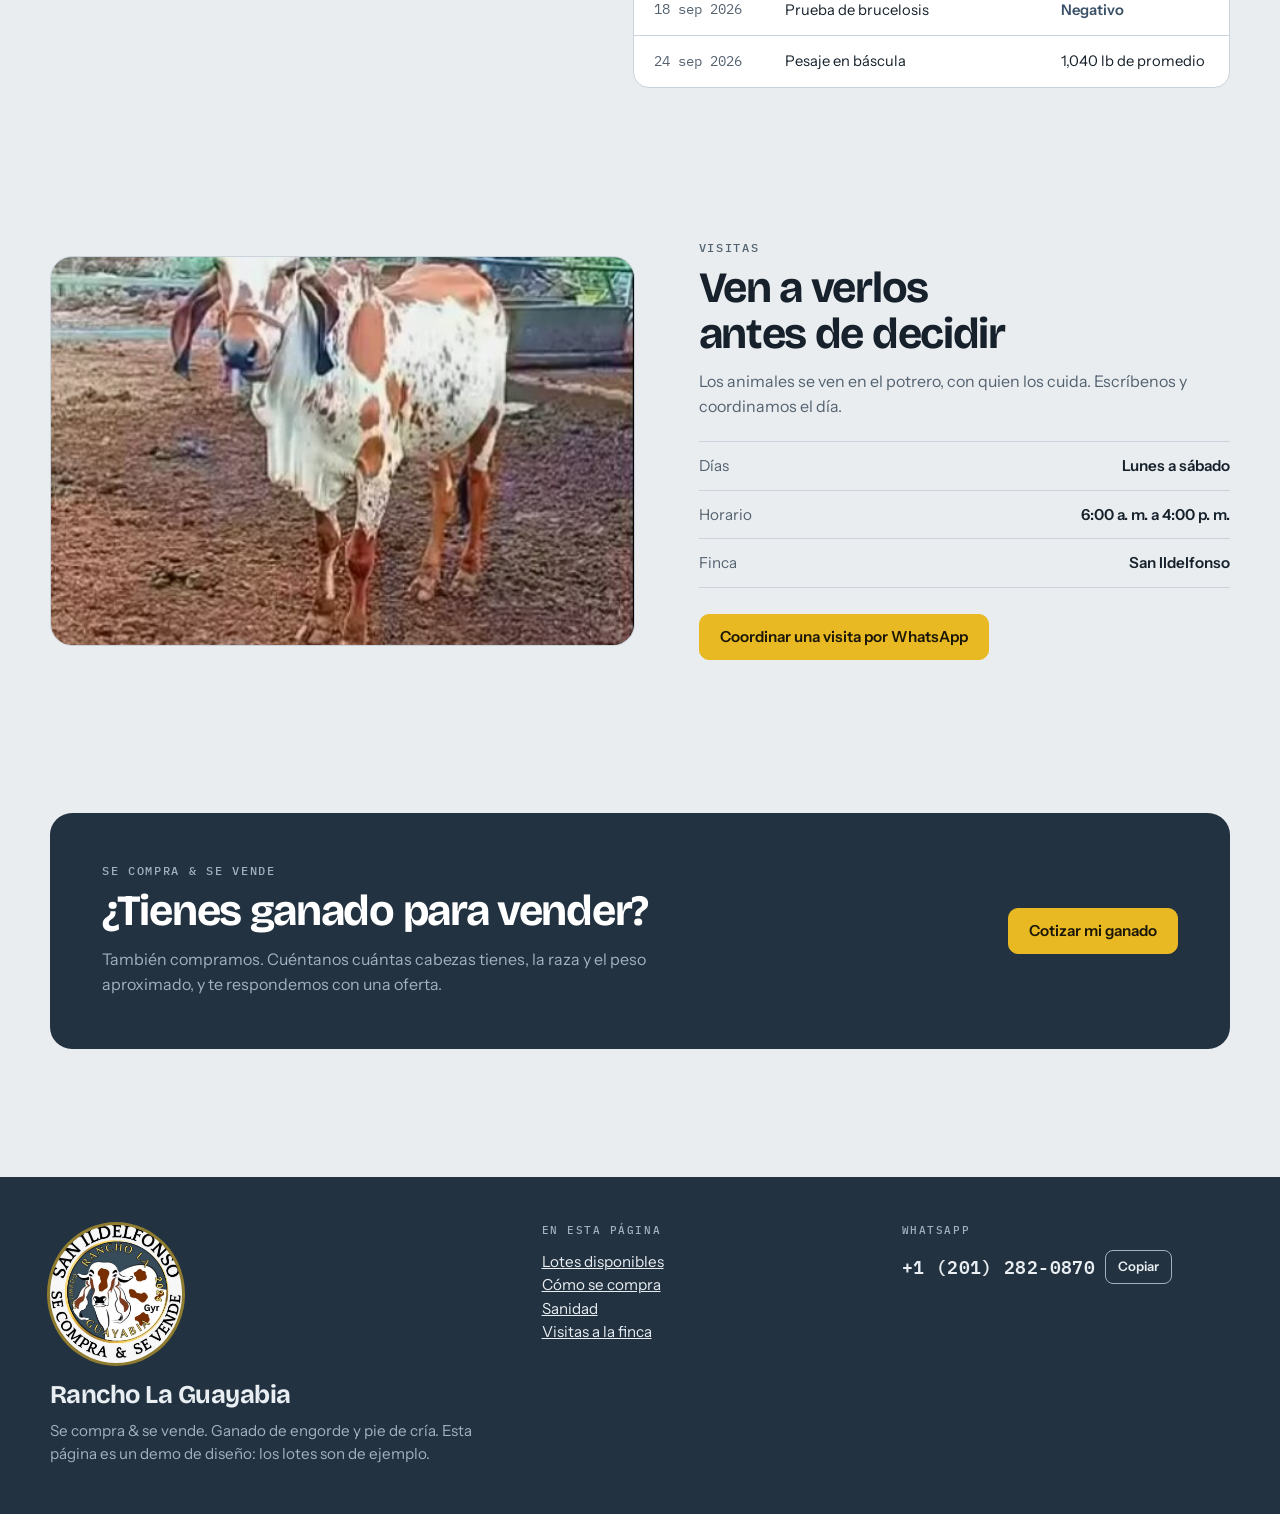
==== commit 9b106506: "El teléfono de Adilio, tarjeta para compartir y arreglos de diseño El número real entra por TEL y de" ====
--- a/index.html
+++ b/index.html
@@ -6,18 +6,43 @@
 <link rel="preload" as="image" href="img/p5.jpg">
 <link rel="icon" type="image/png" href="img/logo-badge.png">
 <meta name="theme-color" content="#223240">
+<!-- INDEXACION: mientras los lotes del catalogo sean de ejemplo esta linea se
+     queda. El dia que entren lotes reales se borra y Google empieza a mostrar
+     el sitio. Es el unico cambio que hace falta para abrirlo a buscadores. -->
 <meta name="robots" content="noindex,nofollow">
-<meta name="description" content="Rancho La Guayabia: se compra & se vende ganado. Demo de diseño.">
+<meta name="description" content="Rancho La Guayabia: compra y venta de ganado Gyr en El Salvador. Novillos, vaquillas, vacas y toros con edad, peso y ficha sanitaria por lote. El precio se da por WhatsApp.">
+<link rel="canonical" href="https://wilfredserpascontacto-collab.github.io/ganado-demo/">
 <title>Rancho La Guayabia · Venta de ganado</title>
+
+<!-- Tarjeta para cuando el enlace se comparte por WhatsApp, Facebook o Messenger.
+     og:image tiene que ser URL absoluta: las rutas relativas no las lee nadie. -->
+<meta property="og:type" content="website">
+<meta property="og:site_name" content="Rancho La Guayabia">
+<meta property="og:locale" content="es_SV">
+<meta property="og:url" content="https://wilfredserpascontacto-collab.github.io/ganado-demo/">
+<meta property="og:title" content="Rancho La Guayabia · Se compra &amp; se vende ganado">
+<meta property="og:description" content="Ganado Gyr con edad, peso y ficha sanitaria por lote. Se pesa en báscula frente a usted. Escríbanos por WhatsApp.">
+<meta property="og:image" content="https://wilfredserpascontacto-collab.github.io/ganado-demo/img/og.jpg">
+<meta property="og:image:width" content="1200">
+<meta property="og:image:height" content="630">
+<meta property="og:image:alt" content="Ganado Gyr en el potrero del Rancho La Guayabia">
+<meta name="twitter:card" content="summary_large_image">
+<meta name="twitter:title" content="Rancho La Guayabia · Se compra &amp; se vende ganado">
+<meta name="twitter:description" content="Ganado Gyr con edad, peso y ficha sanitaria por lote. El precio se da por WhatsApp.">
+<meta name="twitter:image" content="https://wilfredserpascontacto-collab.github.io/ganado-demo/img/og.jpg">
 <link rel="preconnect" href="https://fonts.googleapis.com">
 <link rel="preconnect" href="https://fonts.gstatic.com" crossorigin>
 <link rel="stylesheet" href="https://fonts.googleapis.com/css2?family=Bricolage+Grotesque:opsz,wght@12..96,400..800&family=IBM+Plex+Mono:wght@400;500;600&family=Instrument+Sans:wght@400..700&display=swap">
 <style>
-/* Concepto: el libro de lotes de una hacienda. Reglas finas, cifras en mono,
-   y el arete amarillo (numero de lote) como unica marca de color. */
+/* Concepto: el libro de lotes de un rancho. Reglas finas, cifras en mono.
+   El amarillo (--tag) es el color de marca: botones, resaltador, pasos.
+   El arete lleva el azul de los aretes plasticos reales (.eartag), que
+   contrasta contra las fotos; si se prefiere amarillo se cambia alli. */
 :root{
   --bg:#E9EDF0; --surface:#F4F6F8; --raised:#FFFFFF; --ink:#16212B; --muted:#546270; --line:#CAD3DB;
   --leaf:#3A5168; --leaf-soft:#DCE5ED; --warn:#7B3A12; --warn-soft:#F3E0D2;
+  /* Disponible y reservado: verde contra ocre, para que se distingan de un vistazo. */
+  --ok:#1C6B41; --ok-soft:#D4EDDF;
   --tag:#E8B923; --tag-ink:#1A1608; --deep:#223240; --deep-ink:#E9EEF2; --deep-muted:#A0B1C0;
   --font-display:"Bricolage Grotesque","Arial Narrow",system-ui,sans-serif;
   --font-body:"Instrument Sans",system-ui,-apple-system,"Segoe UI",sans-serif;
@@ -25,10 +50,12 @@
 }
 @media (prefers-color-scheme:dark){:root:not([data-theme="light"]){
   --bg:#0E151C; --surface:#141E27; --raised:#1B2733; --ink:#E9EEF2; --muted:#9DAEBD; --line:#2B3947;
-  --leaf:#8FB4DA; --leaf-soft:#1D3144; --warn:#E9A875; --warn-soft:#3A2616; --deep:#0A1017; color-scheme:dark}}
+  --leaf:#8FB4DA; --leaf-soft:#1D3144; --warn:#E9A875; --warn-soft:#3A2616; --deep:#0A1017;
+  --ok:#74D6A0; --ok-soft:#10301F; color-scheme:dark}}
 :root[data-theme="dark"]{
   --bg:#0E151C; --surface:#141E27; --raised:#1B2733; --ink:#E9EEF2; --muted:#9DAEBD; --line:#2B3947;
-  --leaf:#8FB4DA; --leaf-soft:#1D3144; --warn:#E9A875; --warn-soft:#3A2616; --deep:#0A1017; color-scheme:dark}
+  --leaf:#8FB4DA; --leaf-soft:#1D3144; --warn:#E9A875; --warn-soft:#3A2616; --deep:#0A1017;
+  --ok:#74D6A0; --ok-soft:#10301F; color-scheme:dark}
 *{box-sizing:border-box}
 html{scroll-behavior:smooth;scroll-padding-top:84px}
 body{margin:0;background:var(--bg);color:var(--ink);font:400 16px/1.55 var(--font-body);-webkit-font-smoothing:antialiased}
@@ -47,12 +74,14 @@
 .demo b{background:var(--tag);color:var(--tag-ink);padding:2px 7px;border-radius:3px;margin-right:10px;letter-spacing:.1em}
 .top{position:sticky;top:env(safe-area-inset-top,0px);z-index:20;background:color-mix(in srgb,var(--bg) 90%,transparent);backdrop-filter:blur(10px);border-bottom:1px solid var(--line)}
 .top .wrap{display:flex;align-items:center;justify-content:space-between;gap:16px;min-height:64px}
-.brand{display:flex;align-items:center;gap:10px;text-decoration:none;font:700 1.2rem/1 var(--font-display);letter-spacing:-.02em}
+.brand{display:flex;align-items:center;gap:10px;text-decoration:none;font:700 1.2rem/1 var(--font-display);letter-spacing:-.02em;white-space:nowrap}
 .brand svg{width:30px;height:30px;flex:none}
 .nav{display:flex;align-items:center;gap:26px;font-size:.95rem;font-weight:500}
 .nav a{text-decoration:none;color:var(--muted)}
 .nav a:hover{color:var(--ink)}
-@media (max-width:760px){.nav a.hide-s{display:none}.nav{gap:14px}}
+@media (max-width:760px){.nav a.hide-s{display:none}.nav{gap:14px}
+  /* el nombre completo en una sola linea, junto al boton de contacto */
+  .brand{font-size:1.02rem;gap:8px}.brand .logo{width:34px;height:34px}}
 
 /* botones */
 .btn{display:inline-flex;align-items:center;justify-content:center;gap:8px;min-height:46px;padding:0 20px;border-radius:10px;border:1.5px solid var(--ink);background:transparent;font-weight:600;font-size:.95rem;text-decoration:none;cursor:pointer;transition:transform .15s,background .15s}
@@ -73,7 +102,10 @@
 /* hero */
 .hero{display:grid;grid-template-columns:minmax(0,1.05fr) minmax(0,1fr);gap:clamp(28px,5vw,72px);align-items:center;padding-block:clamp(32px,6vw,76px)}
 .hero h1{font:700 clamp(2.5rem,5.4vw,4.5rem)/1.02 var(--font-display);letter-spacing:-.035em;text-wrap:balance;margin-top:18px}
-.hero h1 mark{background:linear-gradient(transparent 62%,var(--tag) 62% 92%,transparent 92%);color:inherit;padding:0 .08em}
+/* El resaltador se mide en em (contra la letra), no en % de la caja de linea:
+   con line-height 1.02 los porcentajes caian debajo de las letras y parecia
+   un subrayado torcido. box-decoration-break lo reparte si el texto se parte. */
+.hero h1 mark{background:linear-gradient(var(--tag),var(--tag)) no-repeat 0 .46em/100% .34em;color:inherit;padding:0 .08em;-webkit-box-decoration-break:clone;box-decoration-break:clone}
 .hero .lead{margin-top:22px;max-width:52ch;font-size:1.12rem;color:var(--muted)}
 .hero .cta{display:flex;flex-wrap:wrap;gap:12px;margin-top:30px}
 .facts{display:grid;grid-template-columns:repeat(3,minmax(0,1fr));gap:18px;margin-top:40px;padding-top:22px;border-top:1px solid var(--line)}
@@ -112,8 +144,9 @@
 .card:has(.open:focus-visible){outline:3px solid var(--leaf);outline-offset:3px}
 .card .vis{position:relative}
 .card .vis .eartag{position:absolute;left:16px;top:0;z-index:2}
-.status{position:absolute;right:12px;top:12px;z-index:2;font:600 10.5px/1 var(--font-mono);letter-spacing:.1em;text-transform:uppercase;padding:6px 9px;border-radius:999px}
-.status.ok{background:var(--leaf-soft);color:var(--leaf)}
+.status{position:absolute;right:12px;top:12px;z-index:2;font:600 10.5px/1 var(--font-mono);letter-spacing:.1em;text-transform:uppercase;padding:6px 9px;border-radius:999px;display:inline-flex;align-items:center;gap:6px;box-shadow:0 1px 6px rgba(8,18,12,.22)}
+.status::before{content:"";width:6px;height:6px;border-radius:50%;background:currentColor}
+.status.ok{background:var(--ok-soft);color:var(--ok)}
 .status.res{background:var(--warn-soft);color:var(--warn)}
 .card .body{display:flex;flex-direction:column;gap:14px;padding:18px 18px 16px;flex:1}
 .card h3{font:650 1.35rem/1.15 var(--font-display);letter-spacing:-.02em}
@@ -404,6 +437,10 @@
         <dl class="when">
           <div><dt>Días</dt><dd>Lunes a sábado</dd></div>
           <div><dt>Horario</dt><dd>6:00 a. m. a 4:00 p. m.</dd></div>
+          <!-- El logo de la marca dice SAN ILDELFONSO. El municipio de San Vicente
+               se escribe San Ildefonso, sin la segunda L. Se deja como el logo
+               para que no se contradigan; si Adilio confirma que es erratum del
+               logo, se corrigen los dos a la vez. -->
           <div><dt>Finca</dt><dd>San Ildelfonso</dd></div>
         </dl>
         <a class="btn primary wa-link" data-wa="Hola, quiero coordinar una visita a la finca." target="_blank" rel="noopener" href="#">Coordinar una visita por WhatsApp</a>
@@ -547,7 +584,7 @@
    es abierto y el WhatsApp del dueno no se publica sin que el lo pida.
    Para poner el de verdad se cambian estas dos lineas y nada mas; el aviso
    de «numero de ejemplo» desaparece solo. */
-const TEL = { wa: "50370000000", visible: "+503 7000 0000" };
+const TEL = { wa: "12012820870", visible: "+1 (201) 282-0870" };
 const ES_EJEMPLO = TEL.wa === "50370000000";
 const waHref = (msg) => "https://wa.me/" + TEL.wa + "?text=" + encodeURIComponent(msg);
 
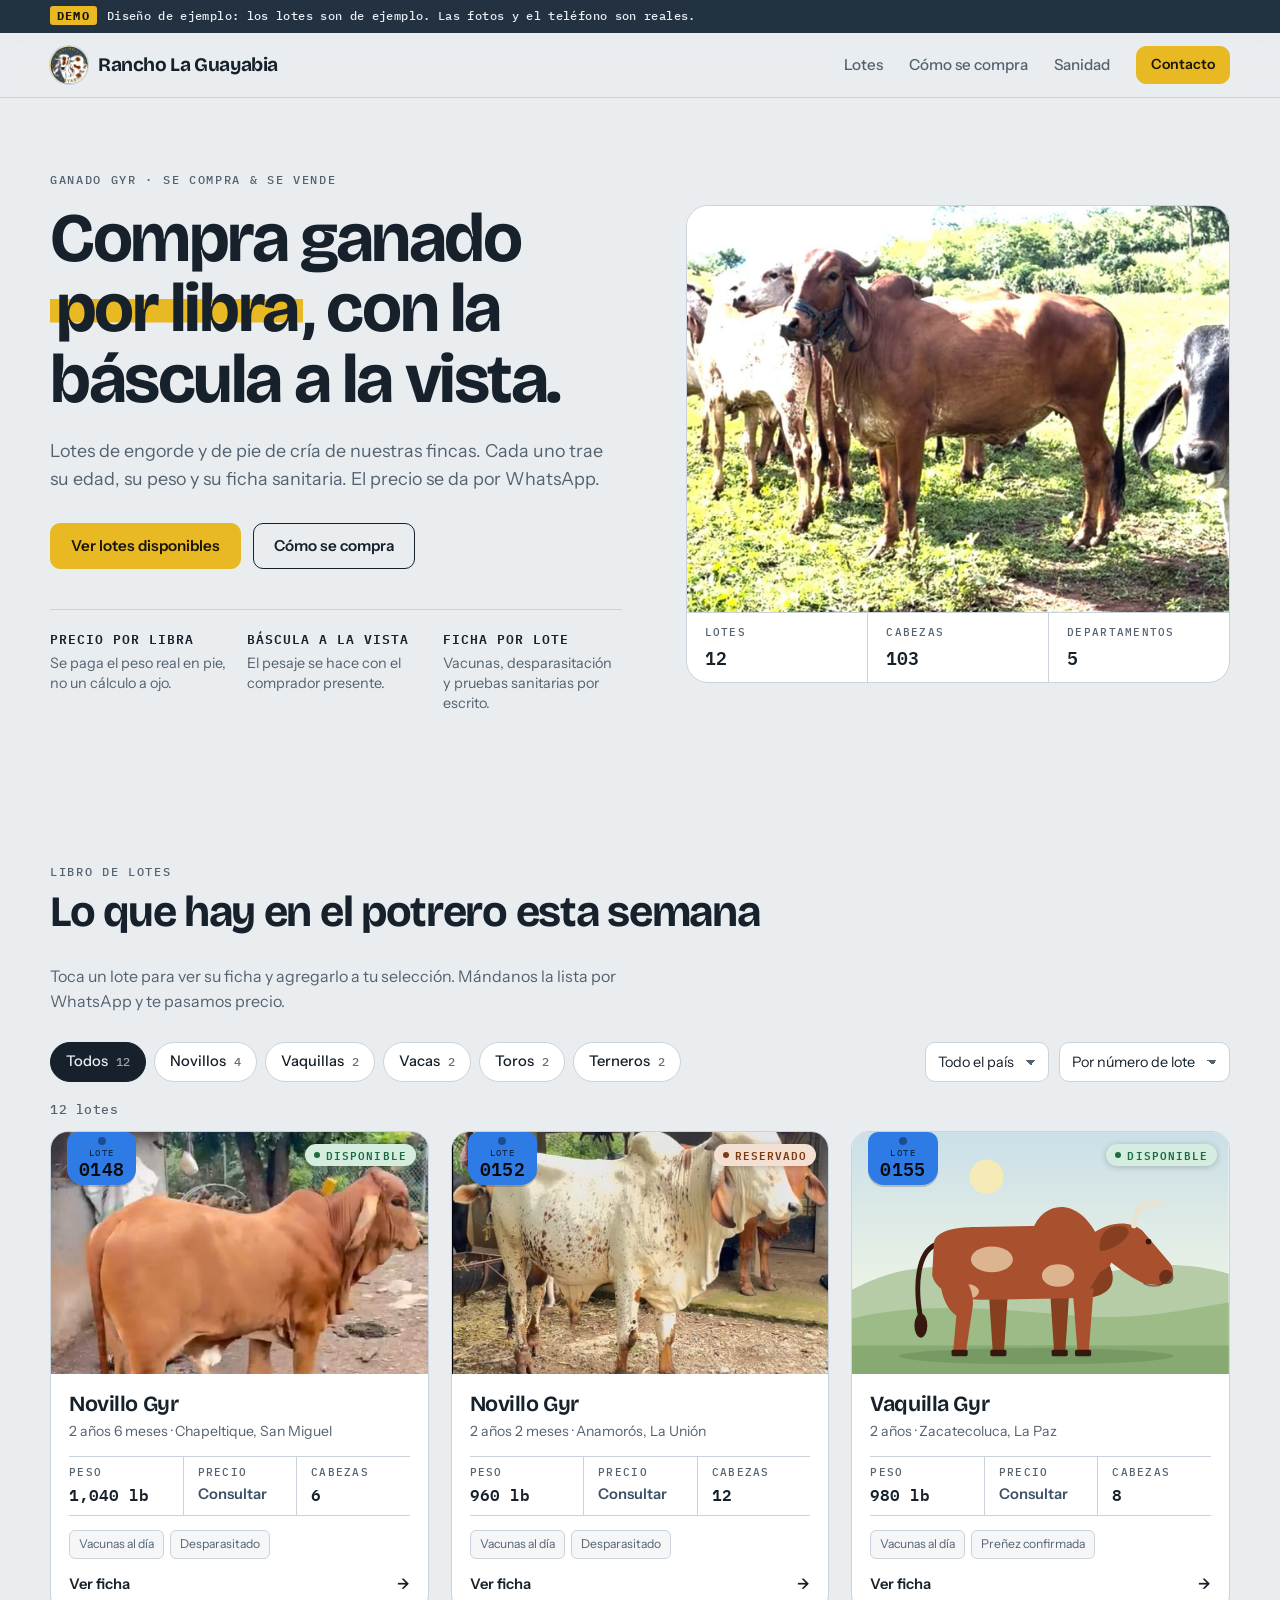
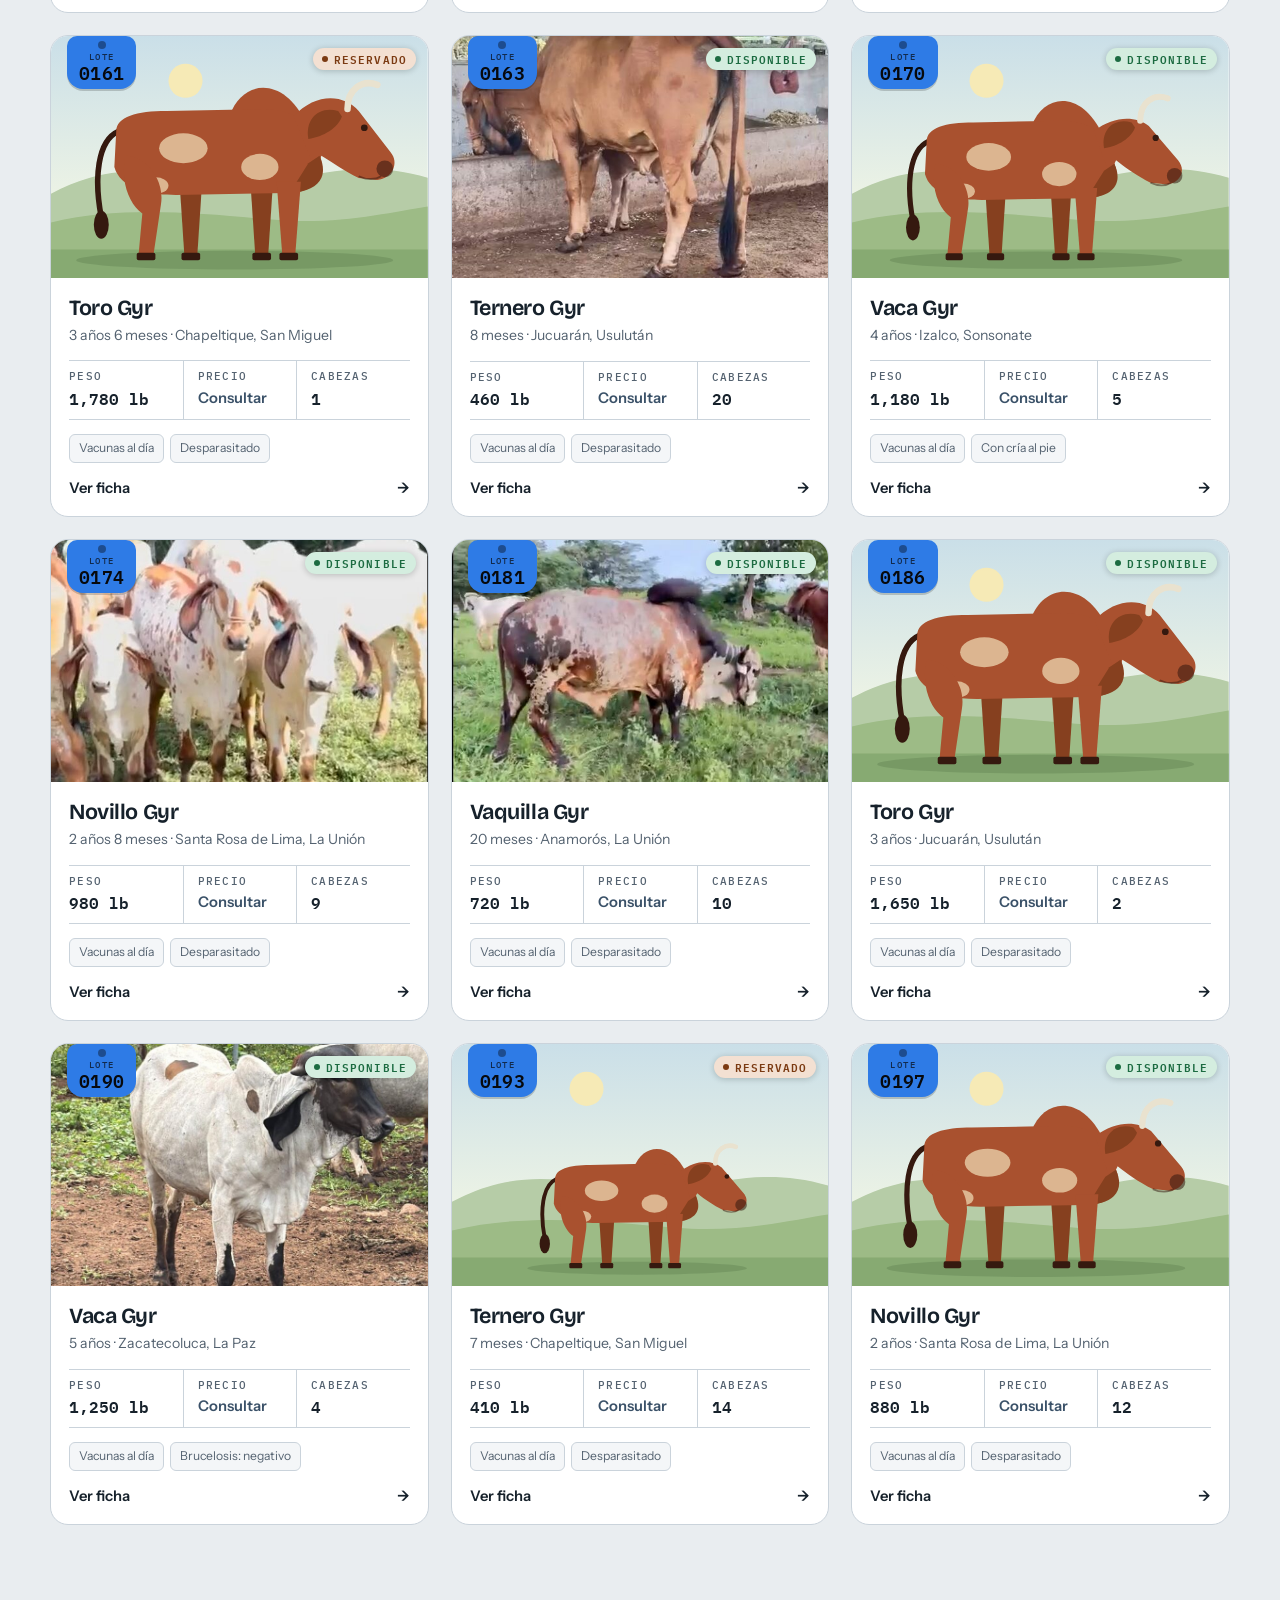
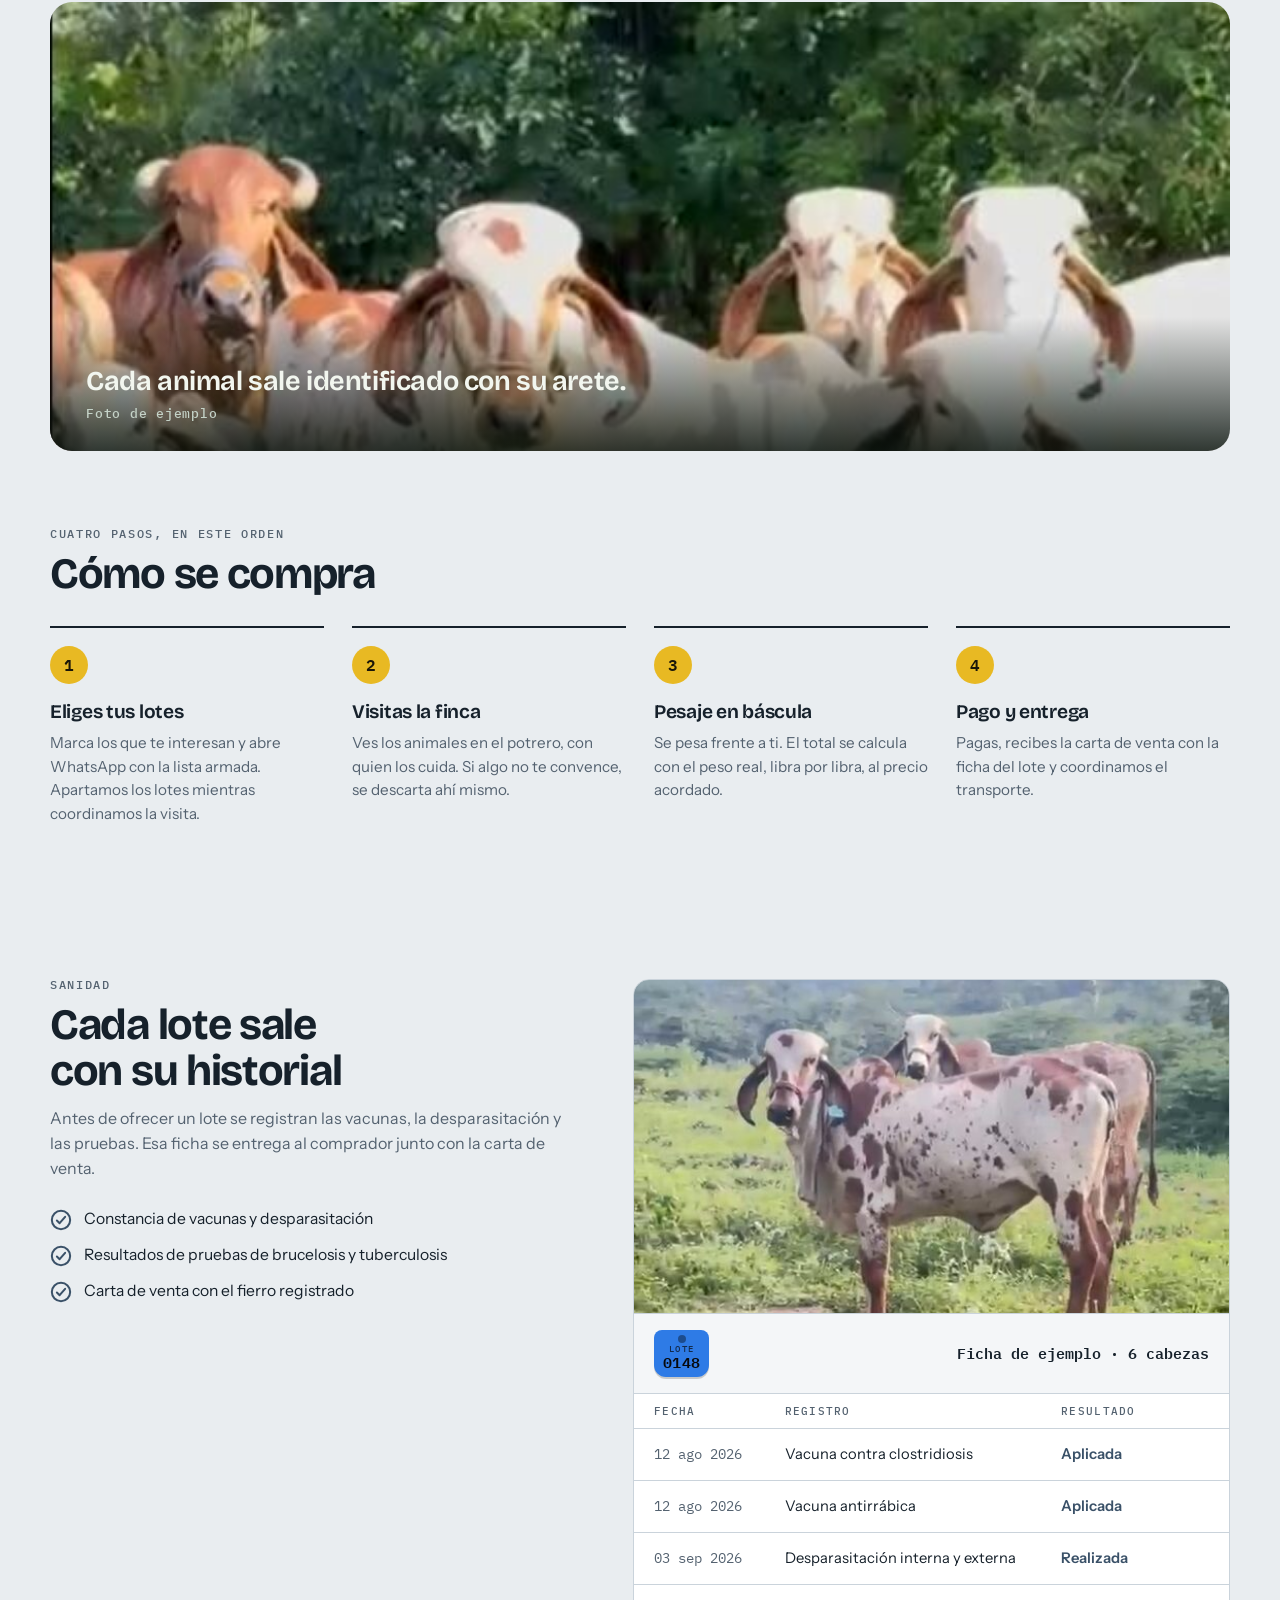
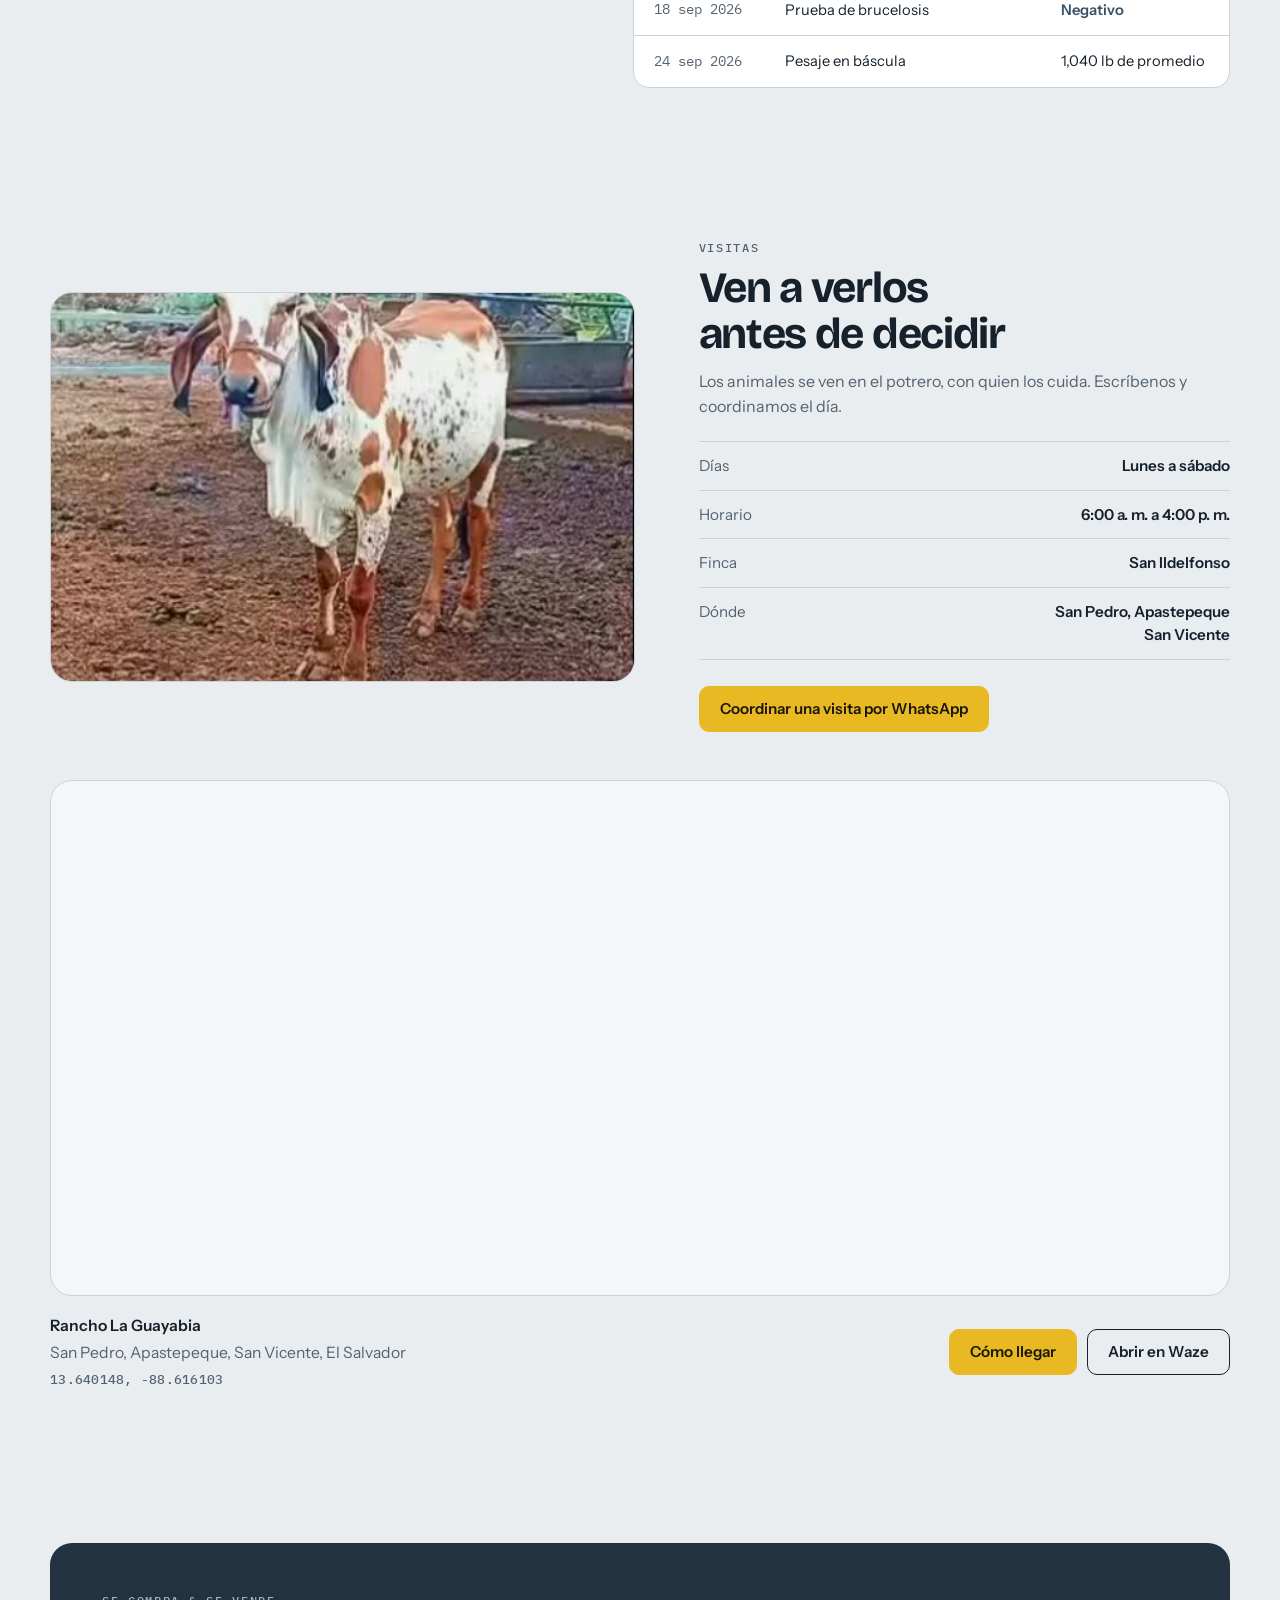
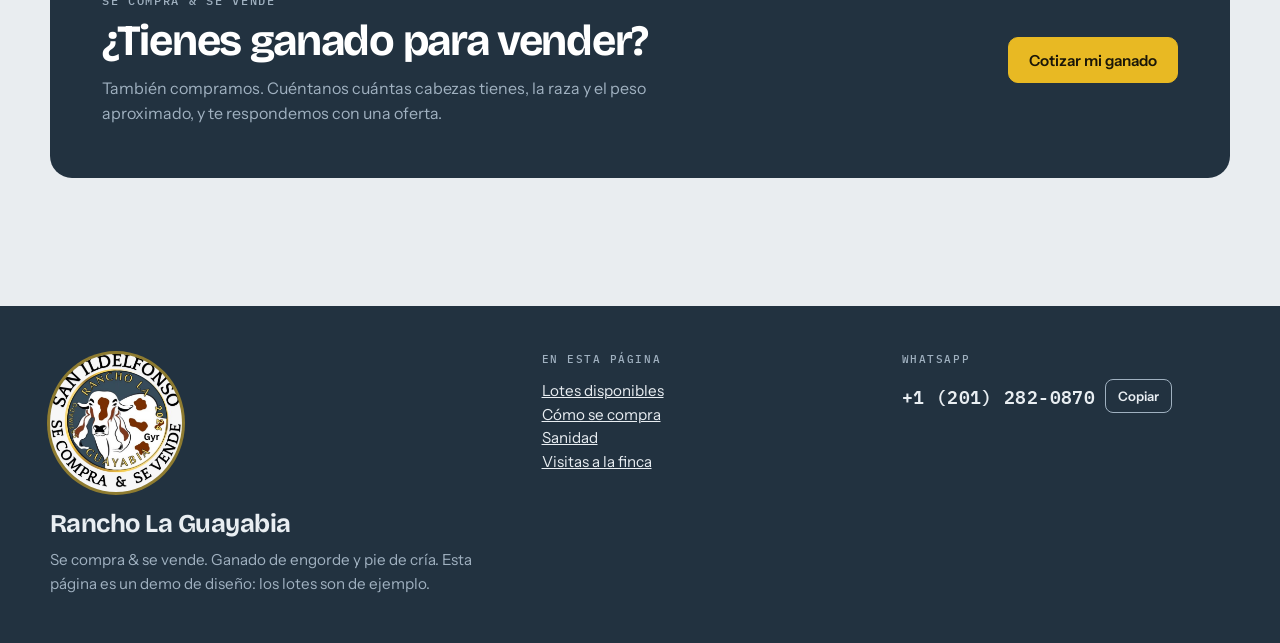
==== commit fb69903e: "El mapa y la direccion del rancho Mapa de OpenStreetMap en la seccion de Visitas, sin llave ni rastr" ====
--- a/index.html
+++ b/index.html
@@ -11,7 +11,7 @@
      el sitio. Es el unico cambio que hace falta para abrirlo a buscadores. -->
 <meta name="robots" content="noindex,nofollow">
 <meta name="description" content="Rancho La Guayabia: compra y venta de ganado Gyr en El Salvador. Novillos, vaquillas, vacas y toros con edad, peso y ficha sanitaria por lote. El precio se da por WhatsApp.">
-<link rel="canonical" href="https://wilfredserpascontacto-collab.github.io/ganado-demo/">
+<link rel="canonical" href="https://rancholaguayabia.com/">
 <title>Rancho La Guayabia · Venta de ganado</title>
 
 <!-- Tarjeta para cuando el enlace se comparte por WhatsApp, Facebook o Messenger.
@@ -19,17 +19,51 @@
 <meta property="og:type" content="website">
 <meta property="og:site_name" content="Rancho La Guayabia">
 <meta property="og:locale" content="es_SV">
-<meta property="og:url" content="https://wilfredserpascontacto-collab.github.io/ganado-demo/">
+<meta property="og:url" content="https://rancholaguayabia.com/">
 <meta property="og:title" content="Rancho La Guayabia · Se compra &amp; se vende ganado">
 <meta property="og:description" content="Ganado Gyr con edad, peso y ficha sanitaria por lote. Se pesa en báscula frente a usted. Escríbanos por WhatsApp.">
-<meta property="og:image" content="https://wilfredserpascontacto-collab.github.io/ganado-demo/img/og.jpg">
+<meta property="og:image" content="https://rancholaguayabia.com/img/og.jpg">
 <meta property="og:image:width" content="1200">
 <meta property="og:image:height" content="630">
 <meta property="og:image:alt" content="Ganado Gyr en el potrero del Rancho La Guayabia">
 <meta name="twitter:card" content="summary_large_image">
 <meta name="twitter:title" content="Rancho La Guayabia · Se compra &amp; se vende ganado">
 <meta name="twitter:description" content="Ganado Gyr con edad, peso y ficha sanitaria por lote. El precio se da por WhatsApp.">
-<meta name="twitter:image" content="https://wilfredserpascontacto-collab.github.io/ganado-demo/img/og.jpg">
+<meta name="twitter:image" content="https://rancholaguayabia.com/img/og.jpg">
+
+<!-- Ficha del negocio para los buscadores: nombre, telefono, direccion, coordenadas
+     y horario. Esto es lo que le dice a Google DONDE queda el rancho, mas que el
+     mapa de la pagina. No tiene efecto mientras el meta robots siga en noindex. -->
+<script type="application/ld+json">
+{
+  "@context": "https://schema.org",
+  "@type": "LocalBusiness",
+  "name": "Rancho La Guayabia",
+  "description": "Compra y venta de ganado Gyr en El Salvador. Novillos, vaquillas, vacas y toros con edad, peso y ficha sanitaria por lote.",
+  "url": "https://rancholaguayabia.com/",
+  "image": "https://rancholaguayabia.com/img/og.jpg",
+  "logo": "https://rancholaguayabia.com/img/logo.jpg",
+  "telephone": "+12012820870",
+  "address": {
+    "@type": "PostalAddress",
+    "addressLocality": "Apastepeque",
+    "addressRegion": "San Vicente",
+    "addressCountry": "SV"
+  },
+  "geo": {
+    "@type": "GeoCoordinates",
+    "latitude": 13.640148,
+    "longitude": -88.616103
+  },
+  "openingHoursSpecification": [{
+    "@type": "OpeningHoursSpecification",
+    "dayOfWeek": ["Monday","Tuesday","Wednesday","Thursday","Friday","Saturday"],
+    "opens": "06:00",
+    "closes": "16:00"
+  }],
+  "areaServed": { "@type": "Country", "name": "El Salvador" }
+}
+</script>
 <link rel="preconnect" href="https://fonts.googleapis.com">
 <link rel="preconnect" href="https://fonts.gstatic.com" crossorigin>
 <link rel="stylesheet" href="https://fonts.googleapis.com/css2?family=Bricolage+Grotesque:opsz,wght@12..96,400..800&family=IBM+Plex+Mono:wght@400;500;600&family=Instrument+Sans:wght@400..700&display=swap">
@@ -278,6 +312,18 @@
 .visit .when dd{font-weight:600;text-align:right}
 @media (max-width:860px){.visit{grid-template-columns:minmax(0,1fr)}}
 
+/* mapa: el iframe de OpenStreetMap no pide llave ni rastrea.
+   Los botones de abajo son la parte util: abren la app de mapas del visitante. */
+.mapa{margin-top:clamp(28px,5vw,48px)}
+.mapa-caja{position:relative;border:1px solid var(--line);border-radius:22px;overflow:hidden;background:var(--surface);aspect-ratio:16/7}
+.mapa-caja iframe{position:absolute;inset:0;width:100%;height:100%;border:0;display:block}
+.mapa-pie{display:flex;flex-wrap:wrap;gap:14px 20px;align-items:center;justify-content:space-between;margin-top:18px}
+.mapa-dir{font-size:.98rem;color:var(--muted);max-width:46ch}
+.mapa-dir b{display:block;color:var(--ink);font-weight:600;margin-bottom:3px}
+.mapa-dir .coord{font:500 .82rem/1.4 var(--font-mono);letter-spacing:.02em;display:block;margin-top:5px}
+.mapa-btns{display:flex;flex-wrap:wrap;gap:10px}
+@media (max-width:640px){.mapa-caja{aspect-ratio:4/3}.mapa-btns{width:100%}.mapa-btns .btn{flex:1 1 0;min-width:0}}
+
 /* portada en teléfono: la foto a pantalla completa y el texto encima */
 .lead-s,.demo .s,.hs{display:none}
 @keyframes sube{from{opacity:0;transform:translateY(14px)}to{opacity:1;transform:none}}
@@ -442,8 +488,31 @@
                para que no se contradigan; si Adilio confirma que es erratum del
                logo, se corrigen los dos a la vez. -->
           <div><dt>Finca</dt><dd>San Ildelfonso</dd></div>
+          <div><dt>Dónde</dt><dd>San Pedro, Apastepeque<br>San Vicente</dd></div>
         </dl>
         <a class="btn primary wa-link" data-wa="Hola, quiero coordinar una visita a la finca." target="_blank" rel="noopener" href="#">Coordinar una visita por WhatsApp</a>
+      </div>
+    </div>
+
+    <div class="mapa">
+      <div class="mapa-caja">
+        <iframe
+          src="https://www.openstreetmap.org/export/embed.html?bbox=-88.636103%2C13.620148%2C-88.596103%2C13.660148&amp;layer=mapnik&amp;marker=13.640148%2C-88.616103"
+          loading="lazy" referrerpolicy="no-referrer-when-downgrade"
+          title="Mapa de la ubicación del Rancho La Guayabia en Apastepeque, San Vicente"></iframe>
+      </div>
+      <div class="mapa-pie">
+        <p class="mapa-dir">
+          <b>Rancho La Guayabia</b>
+          San Pedro, Apastepeque, San Vicente, El Salvador
+          <span class="coord">13.640148, -88.616103</span>
+        </p>
+        <div class="mapa-btns">
+          <a class="btn primary" target="_blank" rel="noopener"
+             href="https://www.google.com/maps/dir/?api=1&amp;destination=13.640148%2C-88.616103">Cómo llegar</a>
+          <a class="btn" target="_blank" rel="noopener"
+             href="https://waze.com/ul?ll=13.640148%2C-88.616103&amp;navigate=yes">Abrir en Waze</a>
+        </div>
       </div>
     </div>
   </section>
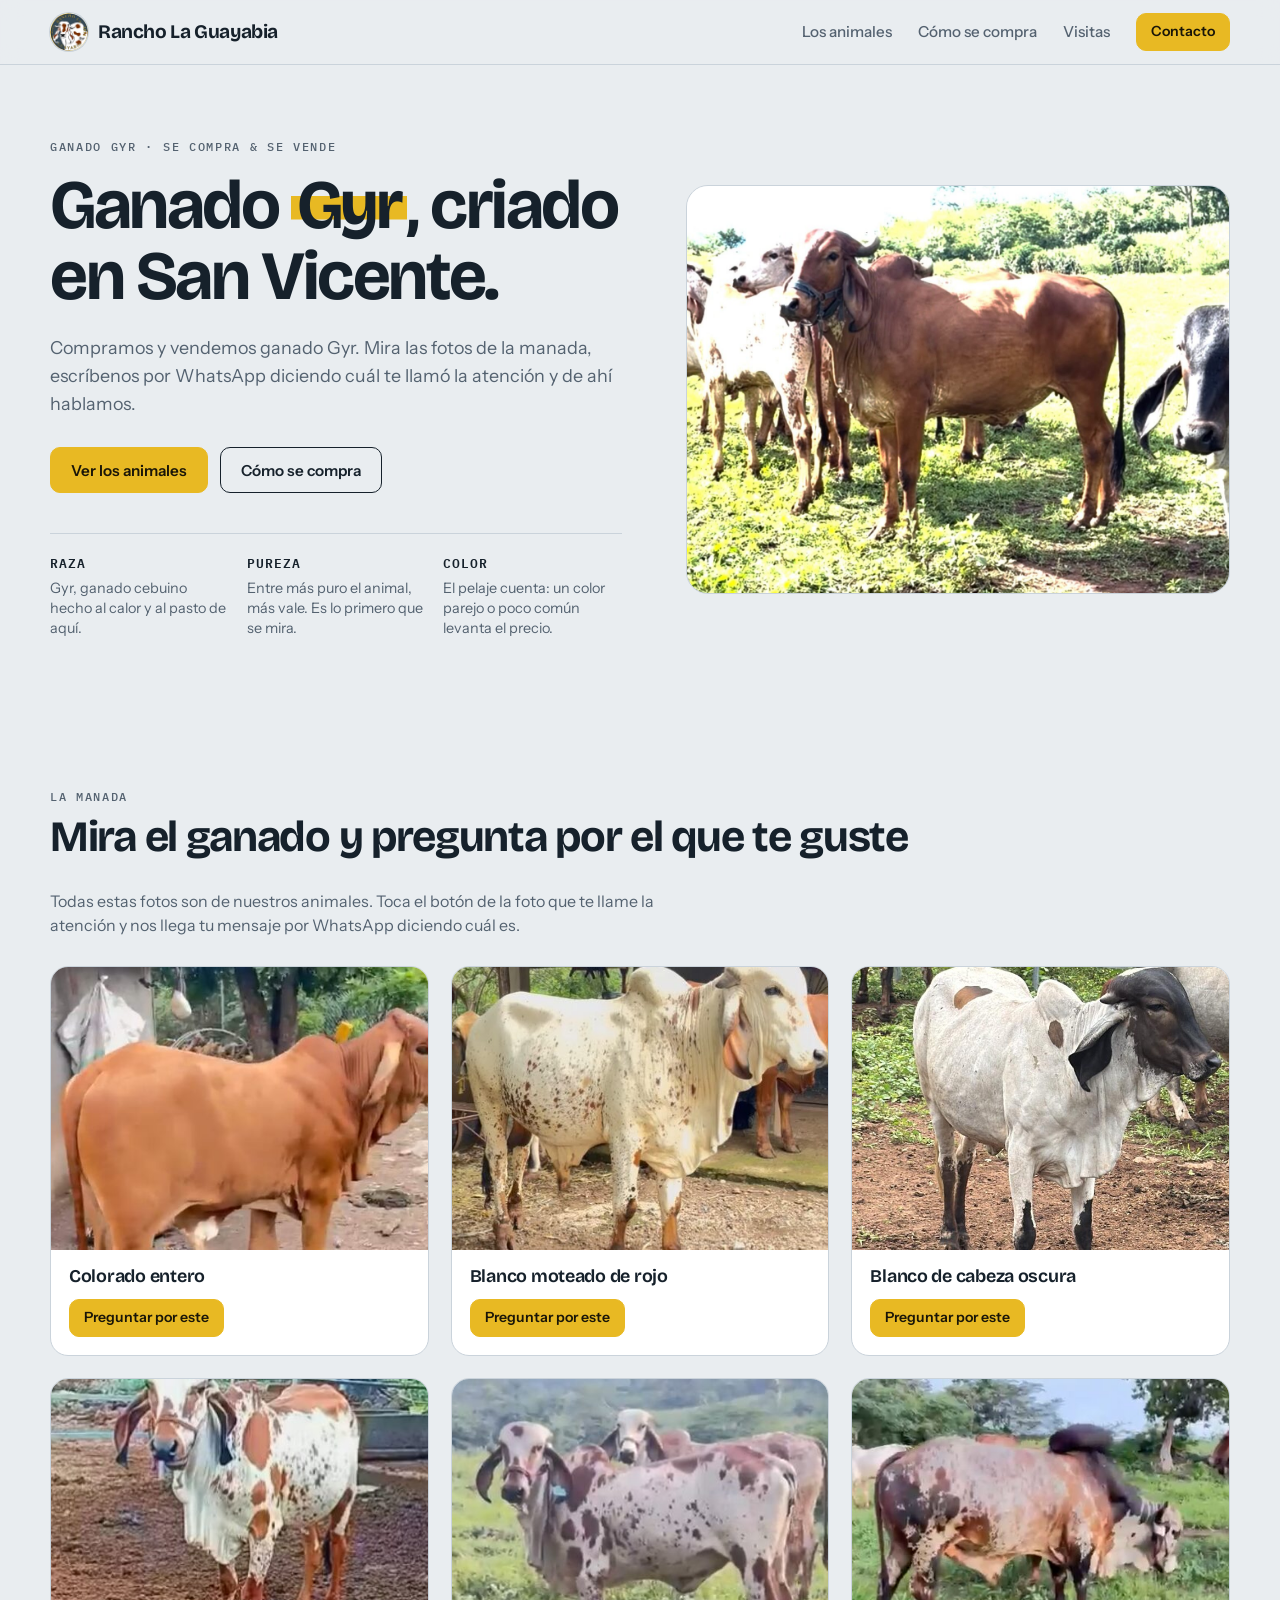
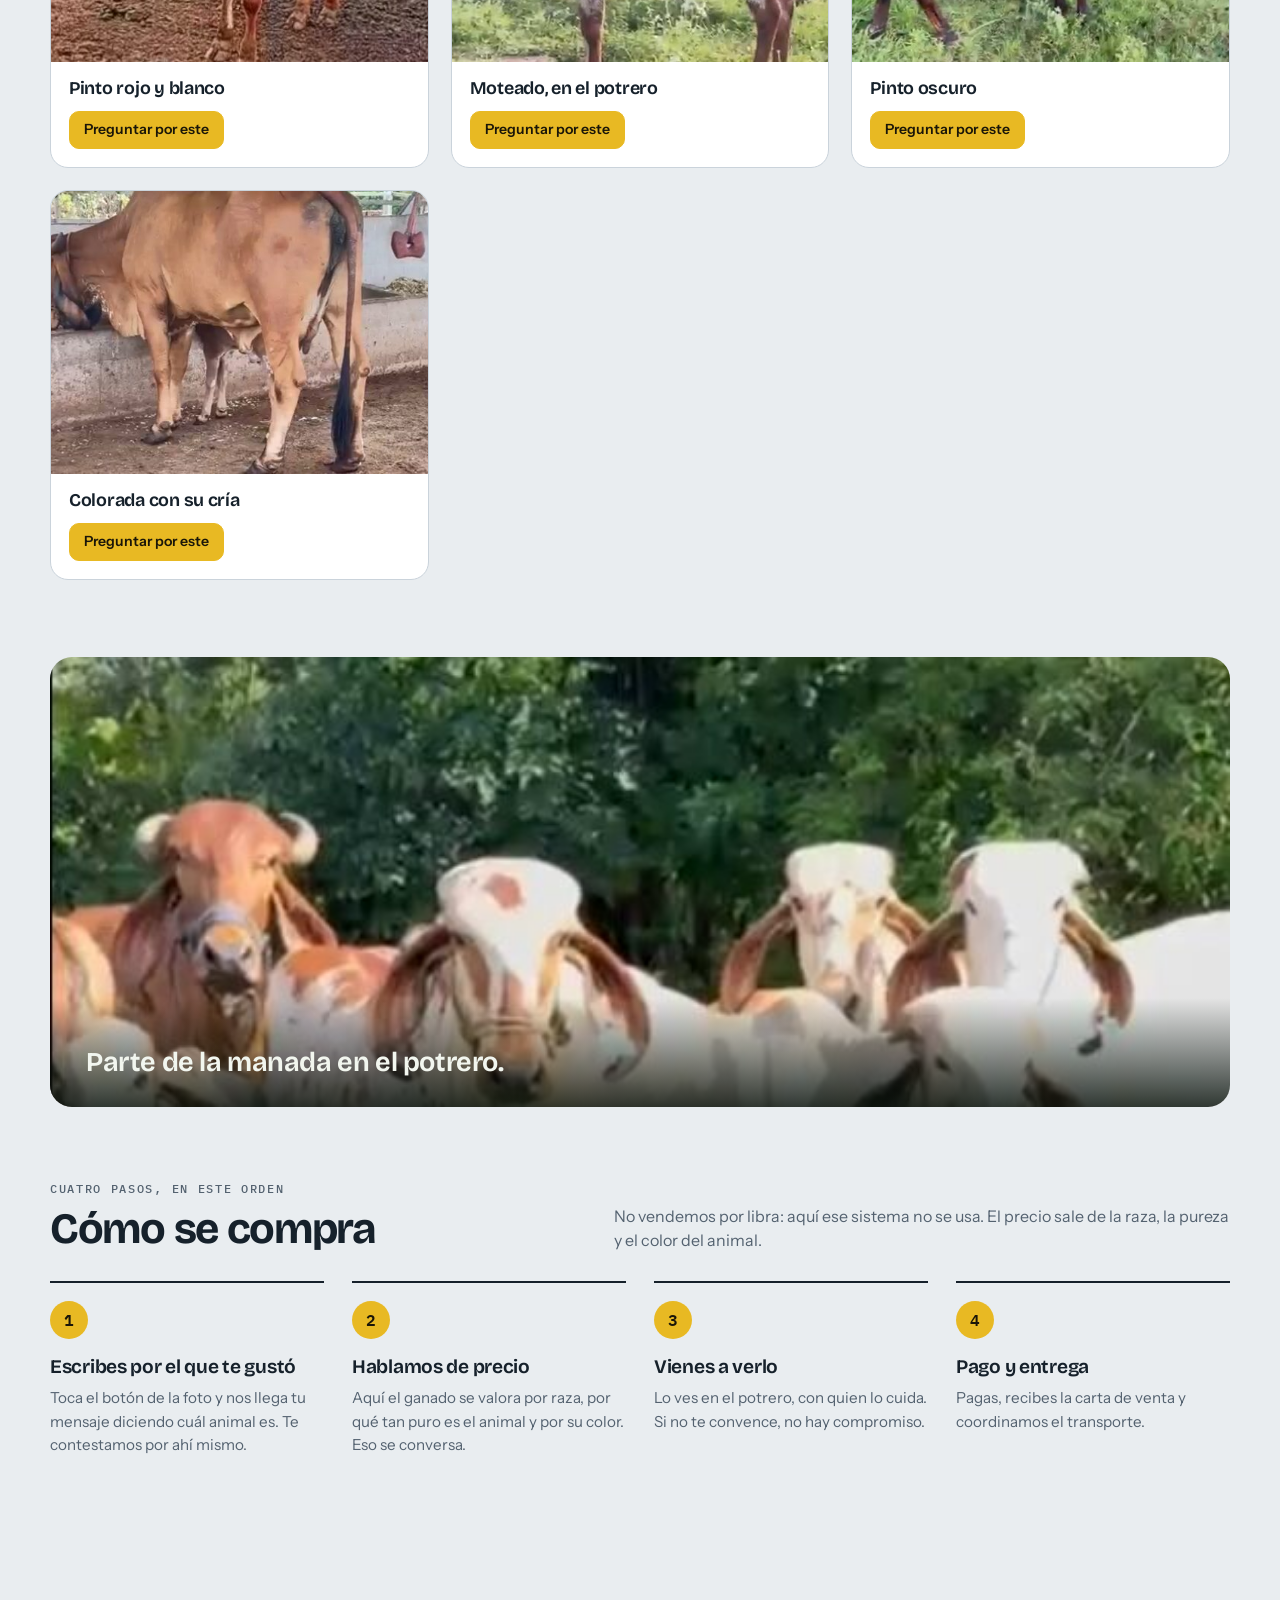
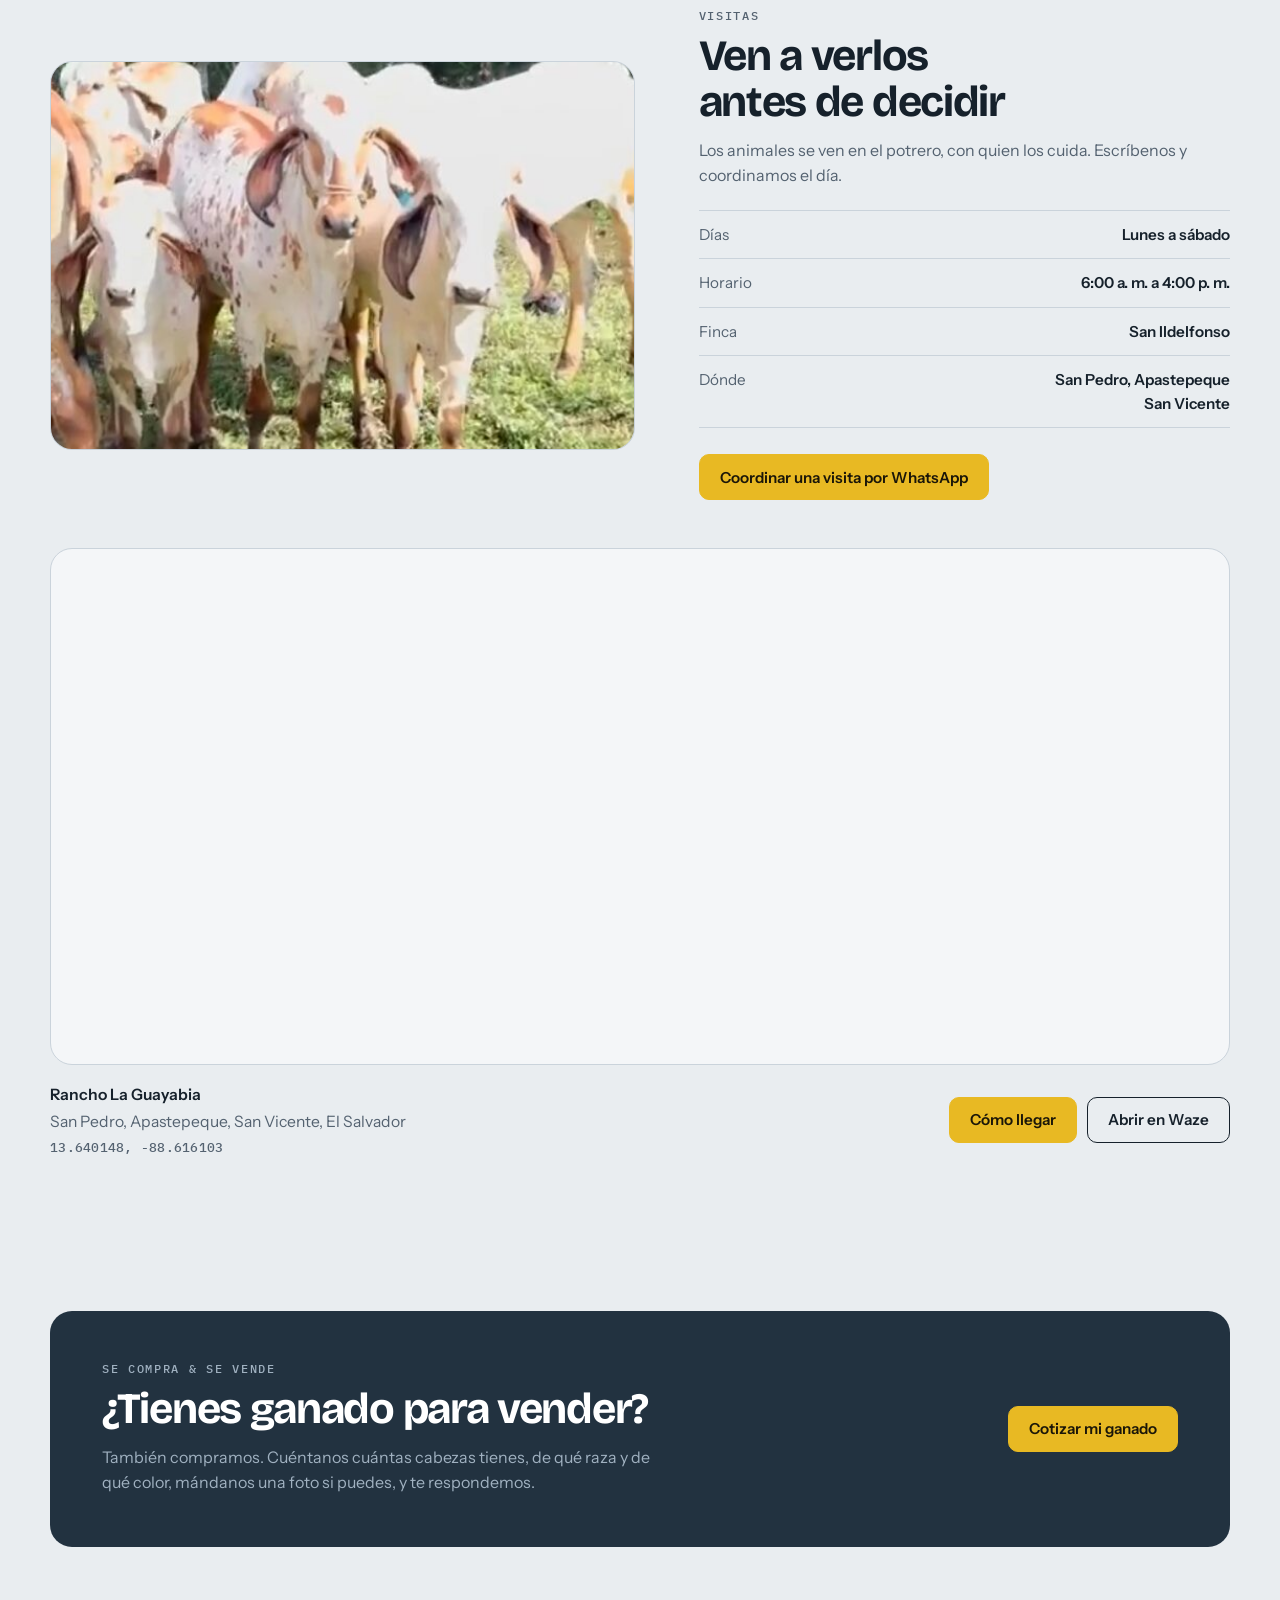
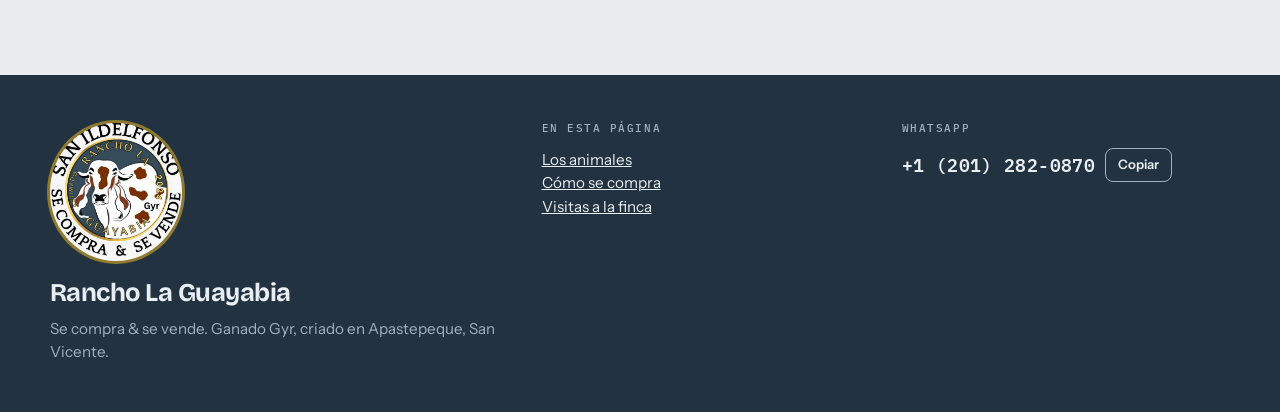
==== commit c5856cf7: "La pagina deja de ser un demo: galeria de fotos reales y abierta a Google" ====
--- a/index.html
+++ b/index.html
@@ -6,11 +6,7 @@
 <link rel="preload" as="image" href="img/p5.jpg">
 <link rel="icon" type="image/png" href="img/logo-badge.png">
 <meta name="theme-color" content="#223240">
-<!-- INDEXACION: mientras los lotes del catalogo sean de ejemplo esta linea se
-     queda. El dia que entren lotes reales se borra y Google empieza a mostrar
-     el sitio. Es el unico cambio que hace falta para abrirlo a buscadores. -->
-<meta name="robots" content="noindex,nofollow">
-<meta name="description" content="Rancho La Guayabia: compra y venta de ganado Gyr en El Salvador. Novillos, vaquillas, vacas y toros con edad, peso y ficha sanitaria por lote. El precio se da por WhatsApp.">
+<meta name="description" content="Rancho La Guayabia: compra y venta de ganado Gyr en El Salvador. Mire las fotos de los animales y pregunte por el que le guste. El precio se habla por WhatsApp.">
 <link rel="canonical" href="https://rancholaguayabia.com/">
 <title>Rancho La Guayabia · Venta de ganado</title>
 
@@ -21,25 +17,25 @@
 <meta property="og:locale" content="es_SV">
 <meta property="og:url" content="https://rancholaguayabia.com/">
 <meta property="og:title" content="Rancho La Guayabia · Se compra &amp; se vende ganado">
-<meta property="og:description" content="Ganado Gyr con edad, peso y ficha sanitaria por lote. Se pesa en báscula frente a usted. Escríbanos por WhatsApp.">
+<meta property="og:description" content="Ganado Gyr criado en San Vicente. Mire las fotos y pregunte por el animal que le guste. El precio se habla por WhatsApp.">
 <meta property="og:image" content="https://rancholaguayabia.com/img/og.jpg">
 <meta property="og:image:width" content="1200">
 <meta property="og:image:height" content="630">
 <meta property="og:image:alt" content="Ganado Gyr en el potrero del Rancho La Guayabia">
 <meta name="twitter:card" content="summary_large_image">
 <meta name="twitter:title" content="Rancho La Guayabia · Se compra &amp; se vende ganado">
-<meta name="twitter:description" content="Ganado Gyr con edad, peso y ficha sanitaria por lote. El precio se da por WhatsApp.">
+<meta name="twitter:description" content="Ganado Gyr criado en San Vicente. Pregunte por el animal que le guste, por WhatsApp.">
 <meta name="twitter:image" content="https://rancholaguayabia.com/img/og.jpg">
 
 <!-- Ficha del negocio para los buscadores: nombre, telefono, direccion, coordenadas
      y horario. Esto es lo que le dice a Google DONDE queda el rancho, mas que el
-     mapa de la pagina. No tiene efecto mientras el meta robots siga en noindex. -->
+     mapa de la pagina. -->
 <script type="application/ld+json">
 {
   "@context": "https://schema.org",
   "@type": "LocalBusiness",
   "name": "Rancho La Guayabia",
-  "description": "Compra y venta de ganado Gyr en El Salvador. Novillos, vaquillas, vacas y toros con edad, peso y ficha sanitaria por lote.",
+  "description": "Compra y venta de ganado Gyr en El Salvador. Finca propia en Apastepeque, San Vicente.",
   "url": "https://rancholaguayabia.com/",
   "image": "https://rancholaguayabia.com/img/og.jpg",
   "logo": "https://rancholaguayabia.com/img/logo.jpg",
@@ -172,6 +168,16 @@
 .selects{display:flex;flex-wrap:wrap;gap:10px}
 .select{min-height:40px;border:1.5px solid var(--line);border-radius:10px;background:var(--raised);padding:0 34px 0 12px;font-size:.9rem;appearance:none;background-image:linear-gradient(45deg,transparent 50%,var(--muted) 50%),linear-gradient(135deg,var(--muted) 50%,transparent 50%);background-position:calc(100% - 17px) 17px,calc(100% - 12px) 17px;background-size:5px 5px;background-repeat:no-repeat}
 .count{font:500 .8rem/1 var(--font-mono);color:var(--muted);margin-bottom:14px;letter-spacing:.04em}
+/* GALERIA: la foto manda. El pie es solo el nombre del color y el boton de
+   WhatsApp; a 1 columna en el telefono, 2 en tableta, 3 en pantalla grande. */
+.galeria{display:grid;grid-template-columns:repeat(auto-fill,minmax(min(100%,300px),1fr));gap:22px}
+.animal{position:relative;display:flex;flex-direction:column;background:var(--raised);border:1px solid var(--line);border-radius:18px;overflow:hidden;transition:transform .18s,border-color .18s,box-shadow .18s}
+.animal:hover{transform:translateY(-3px);border-color:var(--ink);box-shadow:0 14px 30px -18px rgba(10,30,18,.5)}
+.animal>img{display:block;width:100%;aspect-ratio:4/3;object-fit:cover;background:var(--line)}
+/* Nombre arriba y boton abajo, siempre: si se dejan en la misma fila, los
+   nombres cortos quedan pegados al boton y la cuadricula se ve despareja. */
+.animal figcaption{display:flex;flex-direction:column;align-items:flex-start;gap:12px;padding:16px 18px 18px;margin-top:auto}
+.animal-nombre{font:650 1.12rem/1.2 var(--font-display);letter-spacing:-.015em}
 .grid{display:grid;grid-template-columns:repeat(auto-fill,minmax(min(100%,296px),1fr));gap:22px}
 .card{position:relative;display:flex;flex-direction:column;background:var(--raised);border:1px solid var(--line);border-radius:18px;overflow:hidden;transition:transform .18s,border-color .18s,box-shadow .18s}
 .card:hover{transform:translateY(-3px);border-color:var(--ink);box-shadow:0 14px 30px -18px rgba(10,30,18,.5)}
@@ -359,7 +365,6 @@
 <body>
 
 
-<div class="demo"><div class="wrap"><b>DEMO</b><span class="l" id="avisoLargo"></span><span class="s">Lotes de ejemplo</span></div></div>
 
 <header class="top">
   <div class="wrap">
@@ -368,9 +373,9 @@
       Rancho La Guayabia
     </a>
     <nav class="nav" aria-label="Principal">
-      <a class="hide-s" href="#lotes">Lotes</a>
+      <a class="hide-s" href="#animales">Los animales</a>
       <a class="hide-s" href="#como">Cómo se compra</a>
-      <a class="hide-s" href="#sanidad">Sanidad</a>
+      <a class="hide-s" href="#visitas">Visitas</a>
       <a class="btn primary sm" href="#contacto">Contacto</a>
     </nav>
   </div>
@@ -380,48 +385,37 @@
   <section class="wrap hero">
     <div class="hero-text">
       <div class="eyebrow">Ganado Gyr · Se compra &amp; se vende</div>
-      <h1><span class="hl">Compra ganado <mark>por libra</mark>, con la báscula a la vista.</span><span class="hs">Ganado<br><mark>por libra</mark>,<br>sin sorpresas.</span></h1>
-      <p class="lead-s">Edad, peso y ficha sanitaria de cada lote, a la vista.</p>
-      <p class="lead">Lotes de engorde y de pie de cría de nuestras fincas. Cada uno trae su edad, su peso y su ficha sanitaria. El precio se da por WhatsApp.</p>
+      <h1><span class="hl">Ganado <mark>Gyr</mark>, criado en San Vicente.</span><span class="hs">Ganado<br><mark>Gyr</mark>,<br>de la finca.</span></h1>
+      <p class="lead-s">Mira los animales y pregunta por el que te guste.</p>
+      <p class="lead">Compramos y vendemos ganado Gyr. Mira las fotos de la manada, escríbenos por WhatsApp diciendo cuál te llamó la atención y de ahí hablamos.</p>
       <div class="cta">
-        <a class="btn primary" href="#lotes"><span class="hl2">Ver lotes disponibles</span><span class="hs">Ver los lotes</span></a>
+        <a class="btn primary" href="#animales"><span class="hl2">Ver los animales</span><span class="hs">Ver los animales</span></a>
         <a class="btn" href="#como">Cómo se compra</a>
       </div>
       <ul class="facts">
-        <li><b>Precio por libra</b>Se paga el peso real en pie, no un cálculo a ojo.</li>
-        <li><b>Báscula a la vista</b>El pesaje se hace con el comprador presente.</li>
-        <li><b>Ficha por lote</b>Vacunas, desparasitación y pruebas sanitarias por escrito.</li>
+        <li><b>Raza</b>Gyr, ganado cebuino hecho al calor y al pasto de aquí.</li>
+        <li><b>Pureza</b>Entre más puro el animal, más vale. Es lo primero que se mira.</li>
+        <li><b>Color</b>El pelaje cuenta: un color parejo o poco común levanta el precio.</li>
       </ul>
     </div>
     <figure class="stage" id="hero-stage"></figure>
   </section>
 
-  <section class="wrap sec" id="lotes">
+  <section class="wrap sec" id="animales">
     <div class="sec-head">
       <div>
-        <div class="eyebrow">Libro de lotes</div>
-        <h2>Lo que hay en el potrero esta semana</h2>
+        <div class="eyebrow">La manada</div>
+        <h2>Mira el ganado y pregunta por el que te guste</h2>
       </div>
-      <p class="sub">Toca un lote para ver su ficha y agregarlo a tu selección. Mándanos la lista por WhatsApp y te pasamos precio.</p>
-    </div>
-    <div class="tools">
-      <div class="chips" id="chips" role="group" aria-label="Tipo de ganado"></div>
-      <div class="selects">
-        <select class="select" id="zona" aria-label="Departamento"></select>
-        <select class="select" id="orden" aria-label="Ordenar por">
-          <option value="lote">Por número de lote</option>
-          <option value="peso">Mayor peso</option>
-        </select>
-      </div>
-    </div>
-    <p class="count" id="count" role="status" aria-live="polite"></p>
-    <div class="grid" id="grid"></div>
+      <p class="sub">Todas estas fotos son de nuestros animales. Toca el botón de la foto que te llame la atención y nos llega tu mensaje por WhatsApp diciendo cuál es.</p>
+    </div>
+    <div class="galeria" id="galeria"></div>
   </section>
 
   <section class="wrap band" aria-label="Manada de ganado en el camino">
     <figure class="band-fig">
       <img src="" alt="Parte de la manada en el potrero, mirando a cámara" id="img-band">
-      <figcaption>Cada animal sale identificado con su arete.<small>Foto de ejemplo</small></figcaption>
+      <figcaption>Parte de la manada en el potrero.</figcaption>
     </figure>
   </section>
 
@@ -431,48 +425,16 @@
         <div class="eyebrow">Cuatro pasos, en este orden</div>
         <h2>Cómo se compra</h2>
       </div>
+      <p class="sub">No vendemos por libra: aquí ese sistema no se usa. El precio sale de la raza, la pureza y el color del animal.</p>
     </div>
     <ol class="steps">
-      <li><span class="n">1</span><h3>Eliges tus lotes</h3><p>Marca los que te interesan y abre WhatsApp con la lista armada. Apartamos los lotes mientras coordinamos la visita.</p></li>
-      <li><span class="n">2</span><h3>Visitas la finca</h3><p>Ves los animales en el potrero, con quien los cuida. Si algo no te convence, se descarta ahí mismo.</p></li>
-      <li><span class="n">3</span><h3>Pesaje en báscula</h3><p>Se pesa frente a ti. El total se calcula con el peso real, libra por libra, al precio acordado.</p></li>
-      <li><span class="n">4</span><h3>Pago y entrega</h3><p>Pagas, recibes la carta de venta con la ficha del lote y coordinamos el transporte.</p></li>
+      <li><span class="n">1</span><h3>Escribes por el que te gustó</h3><p>Toca el botón de la foto y nos llega tu mensaje diciendo cuál animal es. Te contestamos por ahí mismo.</p></li>
+      <li><span class="n">2</span><h3>Hablamos de precio</h3><p>Aquí el ganado se valora por raza, por qué tan puro es el animal y por su color. Eso se conversa.</p></li>
+      <li><span class="n">3</span><h3>Vienes a verlo</h3><p>Lo ves en el potrero, con quien lo cuida. Si no te convence, no hay compromiso.</p></li>
+      <li><span class="n">4</span><h3>Pago y entrega</h3><p>Pagas, recibes la carta de venta y coordinamos el transporte.</p></li>
     </ol>
   </section>
 
-  <section class="wrap sec" id="sanidad">
-    <div class="sanidad">
-      <div>
-        <div class="eyebrow">Sanidad</div>
-        <h2>Cada lote sale con su historial</h2>
-        <p class="sub">Antes de ofrecer un lote se registran las vacunas, la desparasitación y las pruebas. Esa ficha se entrega al comprador junto con la carta de venta.</p>
-        <ul class="docs">
-          <li><svg viewBox="0 0 24 24" fill="none" stroke="currentColor" stroke-width="2.2" stroke-linecap="round" stroke-linejoin="round" aria-hidden="true"><circle cx="12" cy="12" r="10"/><path d="m7.5 12.5 3 3 6-7"/></svg>Constancia de vacunas y desparasitación</li>
-          <li><svg viewBox="0 0 24 24" fill="none" stroke="currentColor" stroke-width="2.2" stroke-linecap="round" stroke-linejoin="round" aria-hidden="true"><circle cx="12" cy="12" r="10"/><path d="m7.5 12.5 3 3 6-7"/></svg>Resultados de pruebas de brucelosis y tuberculosis</li>
-          <li><svg viewBox="0 0 24 24" fill="none" stroke="currentColor" stroke-width="2.2" stroke-linecap="round" stroke-linejoin="round" aria-hidden="true"><circle cx="12" cy="12" r="10"/><path d="m7.5 12.5 3 3 6-7"/></svg>Carta de venta con el fierro registrado</li>
-        </ul>
-      </div>
-      <div class="sheet">
-        <img class="ph" id="img-sanidad" src="" alt="Vaquilla pinta de frente, con su arete en la oreja">
-        <header>
-          <span class="eartag" style="padding:14px 9px 6px;border-radius:8px 8px 12px 12px"><small>LOTE</small><span style="font-size:.95rem">0148</span></span>
-          <b>Ficha de ejemplo · 6 cabezas</b>
-        </header>
-        <div class="scroll">
-          <table>
-            <thead><tr><th>Fecha</th><th>Registro</th><th>Resultado</th></tr></thead>
-            <tbody>
-              <tr><td>12 ago 2026</td><td>Vacuna contra clostridiosis</td><td class="res-ok">Aplicada</td></tr>
-              <tr><td>12 ago 2026</td><td>Vacuna antirrábica</td><td class="res-ok">Aplicada</td></tr>
-              <tr><td>03 sep 2026</td><td>Desparasitación interna y externa</td><td class="res-ok">Realizada</td></tr>
-              <tr><td>18 sep 2026</td><td>Prueba de brucelosis</td><td class="res-ok">Negativo</td></tr>
-              <tr><td>24 sep 2026</td><td>Pesaje en báscula</td><td>1,040 lb de promedio</td></tr>
-            </tbody>
-          </table>
-        </div>
-      </div>
-    </div>
-  </section>
   <section class="wrap sec" id="visitas">
     <div class="visit">
       <img id="img-visita" src="" alt="Dos reses en el corral de manejo">
@@ -490,7 +452,7 @@
           <div><dt>Finca</dt><dd>San Ildelfonso</dd></div>
           <div><dt>Dónde</dt><dd>San Pedro, Apastepeque<br>San Vicente</dd></div>
         </dl>
-        <a class="btn primary wa-link" data-wa="Hola, quiero coordinar una visita a la finca." target="_blank" rel="noopener" href="#">Coordinar una visita por WhatsApp</a>
+        <a class="btn primary wa-link" data-wa="Quiero coordinar una visita a la finca. ¿Qué día puedo llegar?" target="_blank" rel="noopener" href="#">Coordinar una visita por WhatsApp</a>
       </div>
     </div>
 
@@ -521,9 +483,9 @@
       <div>
         <div class="eyebrow">Se compra &amp; se vende</div>
         <h2>¿Tienes ganado para vender?</h2>
-        <p>También compramos. Cuéntanos cuántas cabezas tienes, la raza y el peso aproximado, y te respondemos con una oferta.</p>
+        <p>También compramos. Cuéntanos cuántas cabezas tienes, de qué raza y de qué color, mándanos una foto si puedes, y te respondemos.</p>
       </div>
-      <a class="btn primary wa-link" data-wa="Hola, tengo ganado para vender. Cantidad:  Raza:  Peso aproximado: " target="_blank" rel="noopener" href="#">Cotizar mi ganado</a>
+      <a class="btn primary wa-link" data-wa="Tengo ganado para vender.&#10;Cantidad: &#10;Raza: &#10;Color: " target="_blank" rel="noopener" href="#">Cotizar mi ganado</a>
     </div>
   </section>
 </main>
@@ -533,14 +495,13 @@
     <div>
       <img class="flogo" src="img/logo.jpg" width="150" height="157" alt="Logo de Rancho La Guayabia">
       <p class="big">Rancho La Guayabia</p>
-      <p class="muted">Se compra &amp; se vende. Ganado de engorde y pie de cría. <span id="avisoPie"></span></p>
+      <p class="muted">Se compra &amp; se vende. Ganado Gyr, criado en Apastepeque, San Vicente.</p>
     </div>
     <div>
       <h3>En esta página</h3>
       <ul>
-        <li><a href="#lotes">Lotes disponibles</a></li>
+        <li><a href="#animales">Los animales</a></li>
         <li><a href="#como">Cómo se compra</a></li>
-        <li><a href="#sanidad">Sanidad</a></li>
         <li><a href="#visitas">Visitas a la finca</a></li>
       </ul>
     </div>
@@ -552,281 +513,87 @@
   </div>
 </footer>
 
-<div class="tray" id="tray" hidden><div class="wrap"><ul id="trayList"></ul><button class="link" id="clear" type="button">Vaciar selección</button></div></div>
-<div class="bar" id="bar" hidden>
-  <div class="wrap">
-    <div class="sum"><b id="sumTotal">0 cabezas</b><span id="sumText"></span></div>
-    <div class="acts">
-      <button class="btn sm" id="toggleTray" type="button" aria-expanded="false" aria-controls="tray">Ver selección</button>
-      <a class="btn primary sm" id="wa" href="#" target="_blank" rel="noopener">Abrir WhatsApp con mi lista</a>
-    </div>
-  </div>
-</div>
-
-<div class="shade" id="shade" hidden></div>
-<aside class="drawer" id="drawer" role="dialog" aria-modal="true" aria-labelledby="dTitle" hidden></aside>
 
 <script>
-const IMG = {
-  p1:"img/p1.jpg",
-  p2:"img/p2.jpg",
-  p3:"img/p3.jpg",
-  p4:"img/p4.jpg",
-  p5:"img/p5.jpg",
-  p6:"img/p6.jpg",
-  p7:"img/p7.jpg",
-  p8:"img/p8.jpg",
-  p11:"img/p11.jpg",
-  p12:"img/p12.jpg"
+/* ---------------------------------------------------------------------------
+   EL TELEFONO VIVE AQUI Y EN NINGUN OTRO LADO.
+   Para cambiarlo se tocan estas dos lineas y nada mas: todos los botones de
+   WhatsApp de la pagina se arman solos a partir de aqui.
+   --------------------------------------------------------------------------- */
+const TEL = { wa: "12012820870", visible: "+1 (201) 282-0870" };
+
+/* ---------------------------------------------------------------------------
+   DE DONDE VIENE EL CLIENTE
+   Todo mensaje que sale de esta pagina arranca con esta linea. Sirve para dos
+   cosas: don Adilio ve de una que ese chat vino del sitio y no de un conocido,
+   y puede escribir «rancholaguayabia.com» en el buscador de WhatsApp para que
+   le salgan todos los que han escrito desde la web, juntos.
+
+   Va con un renglon en blanco en medio para que en el chat se lea como dos
+   parrafos y no como una sola parrafada.
+   --------------------------------------------------------------------------- */
+const DE_LA_WEB = "Escribo desde la página web rancholaguayabia.com.\n\n";
+const waHref = (msg) => "https://wa.me/" + TEL.wa + "?text=" + encodeURIComponent(DE_LA_WEB + msg);
+
+const $ = (s, r = document) => r.querySelector(s);
+
+/* ---------------------------------------------------------------------------
+   LA GALERIA
+   Cada entrada es una foto real de la manada. El texto describe UNICAMENTE lo
+   que se ve en la foto: el color del pelaje y poco mas. No lleva peso, edad,
+   cabezas ni resultados de laboratorio, porque esos datos no los tenemos y
+   publicarlos seria inventarle al comprador.
+
+   Para agregar un animal: se sube la foto a img/ y se agrega una linea aqui.
+   El boton de WhatsApp se arma solo con el nombre que le pongas.
+   --------------------------------------------------------------------------- */
+const ANIMALES = [
+  { foto: "img/p1.jpg",  nombre: "Colorado entero",        alt: "Res Gyr de pelaje colorado parejo, de perfil en el corral" },
+  { foto: "img/p12.jpg", nombre: "Blanco moteado de rojo", alt: "Res Gyr blanca con motas rojas, de pie en el corral" },
+  { foto: "img/p6.jpg",  nombre: "Blanco de cabeza oscura",alt: "Res Gyr blanca con la cabeza y las orejas oscuras" },
+  { foto: "img/p2.jpg",  nombre: "Pinto rojo y blanco",    alt: "Res Gyr pinta de rojo y blanco, de frente" },
+  { foto: "img/p4.jpg",  nombre: "Moteado, en el potrero", alt: "Res Gyr moteada en el potrero, con otra res detras" },
+  { foto: "img/p11.jpg", nombre: "Pinto oscuro",           alt: "Res Gyr de pelaje pinto oscuro, pastando" },
+  { foto: "img/p8.jpg",  nombre: "Colorada con su cría",   alt: "Vaca Gyr colorada con su ternero mamando, en el corral" },
+];
+
+const galeria = () => {
+  const caja = $("#galeria");
+  if (!caja) return;
+  caja.innerHTML = ANIMALES.map((a, i) => {
+    const msg = "Me interesa el ganado de la foto " + (i + 1) +
+                " (" + a.nombre.toLowerCase() + "). ¿Me puede dar más información?";
+    return `<figure class="animal">
+      <img src="${a.foto}" alt="${a.alt}" loading="lazy" decoding="async">
+      <figcaption>
+        <span class="animal-nombre">${a.nombre}</span>
+        <a class="btn primary sm" target="_blank" rel="noopener" href="${waHref(msg)}">Preguntar por este</a>
+      </figcaption>
+    </figure>`;
+  }).join("");
 };
-let UID = 0;
-const BREEDS = {
-  gyr:     { body: "#A9512F", shade: "#86401F", dark: "#35190F", hump: true,  horn: "curve", ear: "long", patches: "#E6C7A2" },
-};
-function cattle(breed, scale = 1, bull = false) {
-  const b = BREEDS[breed], id = "c" + ++UID;
-  const torso = "M78 112C78 96 100 90 132 90L236 88C258 88 276 96 288 110L298 144C300 166 286 178 262 178L142 180C110 180 82 172 76 150Z";
-  const neckHead = bull
-    ? "M268 96C292 70 322 72 338 90L372 134C382 146 374 162 358 164L338 162C322 154 308 144 298 138L292 156Z"
-    : "M272 100C296 82 320 82 336 94L370 134C380 146 372 160 358 162L338 160C322 152 308 142 298 134L290 150Z";
-  const hump = b.hump ? `<path d="M200 94C214 56 258 52 282 104Z" fill="${b.body}"/>` : "";
-  const dew = `<path d="M296 138C306 160 296 176 264 178L284 146Z" fill="${b.shade}"/>`;
-  const legFar = (x) => `<path d="M${x} 168L${x+24} 168L${x+19} 244L${x+5} 244Z" fill="${b.shade}"/><rect x="${x+2}" y="242" width="20" height="8" rx="2" fill="${b.dark}"/>`;
-  const legNear = (x) => `<path d="M${x} 166L${x+26} 166L${x+20} 244L${x+6} 244Z" fill="${b.body}"/><rect x="${x+3}" y="242" width="20" height="8" rx="2" fill="${b.dark}"/>`;
-  const hind = (x, far) => `<path d="M${x} 138C${x+24} 138 ${x+42} 166 ${x+38} 190L${x+30} 244L${x+14} 244L${x+18} 200C${x+4} 190 ${x-6} 166 ${x} 138Z" fill="${far ? b.shade : b.body}"/><rect x="${x+12}" y="242" width="20" height="8" rx="2" fill="${b.dark}"/>`;
-  let patches = "";
-  if (b.patches) {
-    const p = b.patches;
-    patches = breed === "holstein"
-      ? `<ellipse cx="130" cy="118" rx="34" ry="24" fill="${p}"/><ellipse cx="212" cy="156" rx="30" ry="22" fill="${p}"/><ellipse cx="170" cy="100" rx="22" ry="12" fill="${p}"/><ellipse cx="318" cy="104" rx="20" ry="14" fill="${p}"/><ellipse cx="96" cy="160" rx="16" ry="14" fill="${p}"/>`
-      : `<ellipse cx="150" cy="130" rx="26" ry="16" fill="${p}" opacity=".85"/><ellipse cx="232" cy="150" rx="20" ry="14" fill="${p}" opacity=".85"/><ellipse cx="120" cy="170" rx="14" ry="9" fill="${p}" opacity=".85"/>`;
-  }
-  const horn = b.horn === "curve"
-    ? `<path d="M326 88C326 66 342 56 358 62" fill="none" stroke="#E9E2CF" stroke-width="7" stroke-linecap="round"/>`
-    : b.horn === "short"
-    ? `<path d="M326 88C326 76 334 70 344 70" fill="none" stroke="#E9E2CF" stroke-width="7" stroke-linecap="round"/>`
-    : "";
-  const ear = b.ear === "long"
-    ? `<path d="M316 90C296 84 280 98 284 120C300 118 316 108 320 96Z" fill="${b.shade}"/>`
-    : `<path d="M314 90C302 84 292 90 292 100C302 102 312 100 318 96Z" fill="${b.shade}"/>`;
-  return `<defs><clipPath id="${id}"><path d="${torso}"/><path d="${neckHead}"/>${b.hump ? `<path d="M200 94C214 56 258 52 282 104Z"/>` : ""}</clipPath></defs>
-  <g transform="translate(210 250) scale(${scale}) translate(-210 -250)">
-    <ellipse cx="205" cy="250" rx="170" ry="10" fill="#4C6B43" opacity=".28"/>
-    <path d="M80 112C58 122 54 162 62 204" fill="none" stroke="${b.dark}" stroke-width="6" stroke-linecap="round"/>
-    <ellipse cx="62" cy="212" rx="8" ry="15" fill="${b.dark}"/>
-    ${legFar(146)}${legFar(222)}
-    <g>${hump}<path d="${torso}" fill="${b.body}"/><path d="${neckHead}" fill="${b.body}"/></g>
-    <g clip-path="url(#${id})">${patches}</g>
-    ${dew}${hind(88)}${legNear(250)}
-    ${horn}${ear}
-    <circle cx="344" cy="108" r="3.6" fill="${b.dark}"/>
-    <ellipse cx="366" cy="152" rx="9" ry="9" fill="${b.dark}" opacity=".55"/>
-    <path d="M338 160C346 164 356 164 362 160" fill="none" stroke="${b.dark}" stroke-width="2" opacity=".5"/>
-  </g>`;
-}
-
-function scene(breed, scale, bull, label){
-  const g = "g" + (++UID);
-  return `<svg class="scene" viewBox="0 0 420 270" preserveAspectRatio="xMidYMid slice" role="img" aria-label="${label}">
-    <defs><linearGradient id="${g}" x1="0" y1="0" x2="0" y2="1"><stop offset="0" stop-color="#CADFE8"/><stop offset=".64" stop-color="#EBF2E5"/></linearGradient></defs>
-    <rect width="420" height="270" fill="url(#${g})"/>
-    <circle cx="150" cy="50" r="19" fill="#F8EAB4" opacity=".95"/>
-    <path d="M0 176C70 138 130 150 190 164C250 178 320 128 420 158V270H0Z" fill="#B6CCA7"/>
-    <path d="M0 208C80 188 170 198 250 205C320 211 380 196 420 190V270H0Z" fill="#9DBB86"/>
-    <path d="M0 238H420V270H0Z" fill="#87AA72"/>
-    ${cattle(breed, scale, bull)}
-  </svg>`;
-}
-
-const TIPOS = {
-  novillo:  { uno: "Novillo",  varios: "Novillos",  escala: .98 },
-  vaquilla: { uno: "Vaquilla", varios: "Vaquillas", escala: .9 },
-  vaca:     { uno: "Vaca",     varios: "Vacas",     escala: .96 },
-  toro:     { uno: "Toro",     varios: "Toros",     escala: 1.04 },
-  ternero:  { uno: "Ternero",  varios: "Terneros",  escala: .72 },
-};
-/* La hacienda maneja una sola raza. Para agregar otra hacen falta dos cosas:
-   su nombre aqui, y su paleta en BREEDS (cuerpo, sombra, oscuro, giba,
-   cuerno, oreja), que es lo que dibuja a los lotes que no tienen foto. */
-/* EL TELEFONO VIVE AQUI Y EN NINGUN OTRO LADO.
-   La version publica de GitHub lleva el de ejemplo a proposito: el enlace
-   es abierto y el WhatsApp del dueno no se publica sin que el lo pida.
-   Para poner el de verdad se cambian estas dos lineas y nada mas; el aviso
-   de «numero de ejemplo» desaparece solo. */
-const TEL = { wa: "12012820870", visible: "+1 (201) 282-0870" };
-const ES_EJEMPLO = TEL.wa === "50370000000";
-const waHref = (msg) => "https://wa.me/" + TEL.wa + "?text=" + encodeURIComponent(msg);
-
-const RAZAS = { gyr: "Gyr" };
-const V = "Vacunas al día", D = "Desparasitado", B = "Brucelosis: negativo", R = "Pruebas reproductivas";
-
-const LOTES = [
-  { id: "0148", foto: "p1", tipo: "novillo",  raza: "gyr",  meses: 30, peso: 1040, modo: "lb", cab: 6,  lugar: "Chapeltique, San Miguel",        dep: "San Miguel", estado: "ok",  sanidad: [V, D, B], nota: "Engordados a pasto. Lote parejo, listo para salida a rastro o a tu engorde." },
-  { id: "0152", foto: "p12", tipo: "novillo",  raza: "gyr",  meses: 26, peso: 960,  modo: "lb", cab: 12, lugar: "Anamorós, La Unión",             dep: "La Unión",   estado: "res", sanidad: [V, D],    nota: "Diferencia de peso de hasta 40 lb entre los animales del lote." },
-  { id: "0155", tipo: "vaquilla", raza: "gyr", meses: 24, peso: 980,  modo: "cab", cab: 8,  lugar: "Zacatecoluca, La Paz",           dep: "La Paz",     estado: "ok",  sanidad: [V, "Preñez confirmada", B], nota: "Preñadas de cinco a seis meses. Se venden por cabeza, sin pesaje." },
-  { id: "0161", tipo: "toro",     raza: "gyr",  meses: 42, peso: 1780, modo: "cab", cab: 1,  lugar: "Chapeltique, San Miguel",        dep: "San Miguel", estado: "res", sanidad: [V, D, R], nota: "Reproductor con dos años de monta. Dócil al manejo." },
-  { id: "0163", foto: "p8", tipo: "ternero",  raza: "gyr",  meses: 8,  peso: 460,  modo: "lb", cab: 20, lugar: "Jucuarán, Usulután",             dep: "Usulután",   estado: "ok",  sanidad: [V, D],    nota: "Destetados y adaptados a pasto." },
-  { id: "0170", tipo: "vaca",     raza: "gyr",    meses: 48, peso: 1180, modo: "cab", cab: 5,  lugar: "Izalco, Sonsonate",              dep: "Sonsonate",  estado: "ok",  sanidad: [V, "Con cría al pie", B], nota: "Paridas hace dos meses, con su cría a la par. Se venden por cabeza." },
-  { id: "0174", foto: "p7", tipo: "novillo",  raza: "gyr",      meses: 32, peso: 980,  modo: "lb", cab: 9,  lugar: "Santa Rosa de Lima, La Unión",   dep: "La Unión",   estado: "ok",  sanidad: [V, D],    nota: "Animales rústicos, de buena conversión en pasto de verano." },
-  { id: "0181", foto: "p11", tipo: "vaquilla", raza: "gyr",  meses: 20, peso: 720,  modo: "lb", cab: 10, lugar: "Anamorós, La Unión",             dep: "La Unión",   estado: "ok",  sanidad: [V, D, B], nota: "Para pie de cría. Aptas para su primer servicio." },
-  { id: "0186", tipo: "toro",     raza: "gyr",  meses: 36, peso: 1650, modo: "cab", cab: 2,  lugar: "Jucuarán, Usulután",             dep: "Usulután",   estado: "ok",  sanidad: [V, D, R], nota: "Reproductores jóvenes, con pruebas de fertilidad al día." },
-  { id: "0190", foto: "p6", tipo: "vaca",     raza: "gyr", meses: 60, peso: 1250, modo: "cab", cab: 4,  lugar: "Zacatecoluca, La Paz",           dep: "La Paz",     estado: "ok",  sanidad: [V, B],    nota: "En producción: 22 litros por día de promedio." },
-  { id: "0193", tipo: "ternero",  raza: "gyr",      meses: 7,  peso: 410,  modo: "lb", cab: 14, lugar: "Chapeltique, San Miguel",        dep: "San Miguel", estado: "res", sanidad: [V, D],    nota: "Destetados hace tres semanas." },
-  { id: "0197", tipo: "novillo",  raza: "gyr",  meses: 24, peso: 880,  modo: "lb", cab: 12, lugar: "Santa Rosa de Lima, La Unión",   dep: "La Unión",   estado: "ok",  sanidad: [V, D],    nota: "En ganancia de peso. Buen lote para terminar en tu finca." },
-];
-
-const $ = (s, r = document) => r.querySelector(s);
-const n0 = (n) => Math.round(n).toLocaleString("en-US");
-const lb = (n) => n0(n) + " lb";
-const edad = (m) => m < 24 ? m + " meses" : (m % 12 === 0 ? m / 12 + " años" : Math.floor(m / 12) + " años " + (m % 12) + " meses");
-const nombre = (l) => TIPOS[l.tipo].uno + " " + RAZAS[l.raza];
-/* Las fotos vienen recortadas al formato de su hueco: el centro es el encuadre. */
-const POS = {};
-const imagen = (l) => l.foto
-  ? `<img class="photo" src="${IMG[l.foto]}" alt="Foto de ${nombre(l).toLowerCase()}" style="object-position:${POS[l.foto] || '50% 50%'}">`
-  : scene(l.raza, TIPOS[l.tipo].escala, l.tipo === "toro", "Ilustración de " + nombre(l).toLowerCase());
-const tag = (id, cls = "") => `<span class="eartag ${cls}"><small>LOTE</small><span>${id}</span></span>`;
-const CHECK = '<svg viewBox="0 0 24 24" fill="none" stroke="currentColor" stroke-width="2.2" stroke-linecap="round" stroke-linejoin="round" aria-hidden="true"><circle cx="12" cy="12" r="10"/><path d="m7.5 12.5 3 3 6-7"/></svg>';
-
-/* hero: foto y cifras del propio catalogo */
-(() => {
-  const cabs = LOTES.reduce((t, l) => t + l.cab, 0), deps = new Set(LOTES.map((l) => l.dep)).size;
-  $("#hero-stage").innerHTML = `<img class="photo" src="${IMG.p5}" alt="Vaca colorada en el potrero, con parte de la manada alrededor" style="object-position:50% 50%;aspect-ratio:4/3">` +
-    `<dl class="stage-ledger"><div><dt>Lotes</dt><dd>${LOTES.length}</dd></div><div><dt>Cabezas</dt><dd>${cabs}</dd></div><div><dt>Departamentos</dt><dd>${deps}</dd></div></dl>`;
-  $("#img-band").src = IMG.p3; $("#img-sanidad").src = IMG.p4; $("#img-visita").src = IMG.p2;
-})();
-
-/* catalogo */
-const st = { tipo: "todos", dep: "", orden: "lote" };
-function pintaFiltros() {
-  const cuenta = (t) => LOTES.filter((l) => t === "todos" || l.tipo === t).length;
-  $("#chips").innerHTML = [["todos", "Todos"], ...Object.entries(TIPOS).map(([k, v]) => [k, v.varios])]
-    .map(([k, t]) => `<button class="chip" type="button" data-tipo="${k}" aria-pressed="${st.tipo === k}">${t} <em>${cuenta(k)}</em></button>`).join("");
-  const deps = [...new Set(LOTES.map((l) => l.dep))].sort((a, b) => a.localeCompare(b, "es"));
-  $("#zona").innerHTML = `<option value="">Todo el país</option>` + deps.map((d) => `<option value="${d}">${d}</option>`).join("");
-  $("#zona").value = st.dep;
-}
-function pintaGrid() {
-  let ls = LOTES.filter((l) => (st.tipo === "todos" || l.tipo === st.tipo) && (!st.dep || l.dep === st.dep));
-  if (st.orden === "peso") ls.sort((a, b) => b.peso - a.peso);
-  $("#count").textContent = ls.length === 1 ? "1 lote" : ls.length + " lotes";
-  if (!ls.length) { $("#grid").innerHTML = `<div class="empty" style="grid-column:1/-1">No hay lotes con ese filtro. Prueba con otro tipo o con todo el país.</div>`; return; }
-  $("#grid").innerHTML = ls.map((l) => `
-    <article class="card">
-      <div class="vis">${tag(l.id)}<span class="status ${l.estado}">${l.estado === "ok" ? "Disponible" : "Reservado"}</span>${imagen(l)}</div>
-      <div class="body">
-        <div><h3>${nombre(l)}</h3><p class="where">${edad(l.meses)} · ${l.lugar}</p></div>
-        <dl class="ledger"><div><dt>Peso</dt><dd>${lb(l.peso)}</dd></div><div><dt>Precio</dt><dd class="ask">Consultar</dd></div><div><dt>Cabezas</dt><dd>${l.cab}</dd></div></dl>
-        <ul class="mini">${l.sanidad.slice(0, 2).map((s) => `<li>${s}</li>`).join("")}</ul>
-        <div class="more"><span>Ver ficha</span><span aria-hidden="true">→</span></div>
-      </div>
-      <button class="open" type="button" data-id="${l.id}" aria-label="Ver ficha del lote ${l.id}, ${nombre(l)}"></button>
-    </article>`).join("");
-}
-$("#chips").addEventListener("click", (e) => { const b = e.target.closest("[data-tipo]"); if (!b) return; st.tipo = b.dataset.tipo; pintaFiltros(); pintaGrid(); });
-$("#zona").addEventListener("change", (e) => { st.dep = e.target.value; pintaGrid(); });
-$("#orden").addEventListener("change", (e) => { st.orden = e.target.value; pintaGrid(); });
-$("#grid").addEventListener("click", (e) => { const b = e.target.closest(".open"); if (b) abre(b.dataset.id, b); });
-
-/* seleccion */
-const sel = new Map();
-function totales() {
-  let cabs = 0;
-  for (const [, h] of sel) cabs += h;
-  return { cabs };
-}
-function pintaBarra() {
-  const bar = $("#bar"), vacio = sel.size === 0;
-  bar.hidden = vacio; document.body.classList.toggle("has-bar", !vacio);
-  if (vacio) { $("#tray").hidden = true; $("#toggleTray").setAttribute("aria-expanded", "false"); return; }
-  const { cabs } = totales();
-  $("#sumTotal").textContent = `${cabs} ${cabs === 1 ? "cabeza" : "cabezas"}`;
-  $("#sumText").textContent = `en ${sel.size} ${sel.size === 1 ? "lote" : "lotes"} · el precio se acuerda por WhatsApp`;
-  const lineas = [...sel].map(([id, h]) => { const l = LOTES.find((x) => x.id === id); return `• Lote ${id}: ${nombre(l)}, ${h} ${h === 1 ? "cabeza" : "cabezas"}`; });
-  const msg = `Hola, vi su página y me interesan estos lotes:\n${lineas.join("\n")}\n¿Me pueden pasar precio? También quisiera saber cuándo puedo visitar la finca.`;
-  $("#wa").href = waHref(msg);
-  $("#trayList").innerHTML = [...sel].map(([id, h]) => { const l = LOTES.find((x) => x.id === id);
-    return `<li>${tag(id)}<div class="t">${nombre(l)}<small>${h} ${h === 1 ? "cabeza" : "cabezas"}</small></div><button class="link" type="button" data-rm="${id}">Quitar</button></li>`; }).join("");
-  document.documentElement.style.setProperty("--bar-h", bar.offsetHeight + "px");
-}
-$("#toggleTray").addEventListener("click", () => { const t = $("#tray"); t.hidden = !t.hidden; $("#toggleTray").setAttribute("aria-expanded", String(!t.hidden)); $("#toggleTray").textContent = t.hidden ? "Ver selección" : "Ocultar selección"; });
-$("#trayList").addEventListener("click", (e) => { const b = e.target.closest("[data-rm]"); if (!b) return; sel.delete(b.dataset.rm); pintaBarra(); });
-$("#clear").addEventListener("click", () => { sel.clear(); pintaBarra(); });
-
-/* ficha */
-let abierto = null, heads = 1, volver = null;
-function abre(id, origen) {
-  const l = LOTES.find((x) => x.id === id); abierto = l; volver = origen; heads = sel.get(id) || 1;
-  const d = $("#drawer");
-  d.innerHTML = `<button class="close" id="dClose" type="button" aria-label="Cerrar ficha">×</button>
-    <div class="vis">${tag(l.id, "lg")}${imagen(l)}</div>
-    <div class="in">
-      <div><h2 id="dTitle">${nombre(l)}</h2><p class="where">${l.lugar}</p></div>
-      <dl class="specs">
-        <div><dt>Raza</dt><dd>${RAZAS[l.raza]}</dd></div><div><dt>Categoría</dt><dd>${TIPOS[l.tipo].uno}</dd></div>
-        <div><dt>Edad</dt><dd>${edad(l.meses)}</dd></div><div><dt>Peso promedio</dt><dd class="mono">${lb(l.peso)}</dd></div>
-        <div><dt>Precio</dt><dd class="ask">Por WhatsApp</dd></div><div><dt>Cabezas en el lote</dt><dd class="mono">${l.cab}</dd></div>
-      </dl>
-      <div class="nota">${l.nota}</div>
-      <div><h3>Sanidad</h3><ul class="checks">${l.sanidad.map((s) => `<li>${CHECK}${s}</li>`).join("")}</ul></div>
-      <div class="calc">
-        <div class="row"><strong>¿Cuántas cabezas?</strong>
-          <div class="step"><button type="button" id="mn" aria-label="Una cabeza menos">−</button><output id="hv" aria-live="polite"></output><button type="button" id="mp" aria-label="Una cabeza más">+</button></div></div>
-        <div class="lines" id="lines"></div>
-        <p class="foot-note">El precio se acuerda por WhatsApp. ${l.modo === "lb" ? "El peso final se confirma en la báscula, frente a ti." : "Este lote se vende por cabeza, sin pesaje."}</p>
-      </div>
-      <div class="actions">
-        <button class="btn primary" id="add" type="button"${l.estado === "res" ? " disabled" : ""}></button>
-        ${l.estado === "res" ? `<p class="where">Este lote está reservado. Escríbenos si quieres que te avisemos si se libera.</p>` : ""}
-      </div>
-    </div>`;
-  calcula();
-  $("#shade").hidden = false; d.hidden = false;
-  $("main").inert = true; $(".top").inert = true; $("footer").inert = true;
-  $("#bar").inert = true; $("#tray").inert = true;
-  d.scrollTop = 0; $("#dClose").focus();
-}
-function calcula() {
-  const l = abierto; $("#hv").textContent = heads;
-  $("#mn").disabled = heads <= 1; $("#mp").disabled = heads >= l.cab;
-  $("#lines").innerHTML = l.modo === "lb"
-    ? `<div><span>Peso total estimado</span><b>${lb(l.peso * heads)}</b></div>`
-    : "";
-  $("#add").textContent = sel.has(l.id) ? "Actualizar mi selección" : "Agregar a mi selección";
-}
-function cierra() {
-  $("#drawer").hidden = true; $("#shade").hidden = true;
-  for (const s of ["main", ".top", "footer", "#bar", "#tray"]) $(s).inert = false;
-  abierto = null; if (volver) volver.focus();
-}
-$("#drawer").addEventListener("click", (e) => {
-  if (e.target.closest("#dClose")) return cierra();
-  if (e.target.closest("#mn") && heads > 1) { heads--; calcula(); }
-  if (e.target.closest("#mp") && heads < abierto.cab) { heads++; calcula(); }
-  if (e.target.closest("#add") && !e.target.closest("#add").disabled) { sel.set(abierto.id, heads); pintaBarra(); cierra(); }
-});
-$("#shade").addEventListener("click", cierra);
-document.addEventListener("keydown", (e) => { if (e.key === "Escape" && !$("#drawer").hidden) cierra(); });
-
-/* copiar numero */
-$("#copy").addEventListener("click", async () => {
-  const b = $("#copy"), t = $("#numtxt");
-  try { await navigator.clipboard.writeText(t.textContent); b.textContent = "Copiado"; }
-  catch { const r = document.createRange(); r.selectNodeContents(t); const s = getSelection(); s.removeAllRanges(); s.addRange(r); b.textContent = "Seleccionado"; }
-  setTimeout(() => (b.textContent = "Copiar"), 1800);
-});
-
+
+/* Fotos fijas del resto de la pagina */
+$("#hero-stage").innerHTML =
+  `<img class="photo" src="img/p5.jpg" alt="Res Gyr colorada en el potrero, con parte de la manada alrededor" style="object-position:50% 50%;aspect-ratio:4/3">`;
+$("#img-band").src = "img/p3.jpg";
+$("#img-visita").src = "img/p7.jpg";
+
+/* Todos los enlaces de WhatsApp de la pagina, armados desde TEL */
 for (const a of document.querySelectorAll(".wa-link")) a.href = waHref(a.dataset.wa);
 $("#numtxt").textContent = TEL.visible;
-$("#avisoLargo").textContent = ES_EJEMPLO
-  ? "Diseño de ejemplo: los lotes y el teléfono son de ejemplo. Las fotos son reales."
-  : "Diseño de ejemplo: los lotes son de ejemplo. Las fotos y el teléfono son reales.";
-$("#avisoPie").textContent = ES_EJEMPLO
-  ? "Esta página es un demo de diseño: los lotes y el teléfono son de ejemplo."
-  : "Esta página es un demo de diseño: los lotes son de ejemplo.";
-if (ES_EJEMPLO) $("#numtxt").closest(".num").insertAdjacentHTML("afterend",
-  `<p class="muted" style="margin-top:10px;font-size:.85rem">Número de ejemplo.</p>`);
-pintaFiltros(); pintaGrid(); pintaBarra();
+
+/* Copiar el numero */
+const btnCopiar = $("#copy");
+if (btnCopiar) btnCopiar.addEventListener("click", async () => {
+  try {
+    await navigator.clipboard.writeText(TEL.visible);
+    btnCopiar.textContent = "Copiado";
+    setTimeout(() => (btnCopiar.textContent = "Copiar"), 1800);
+  } catch { /* si el navegador no deja, el numero igual esta a la vista */ }
+});
+
+galeria();
 </script>
 
 </body>
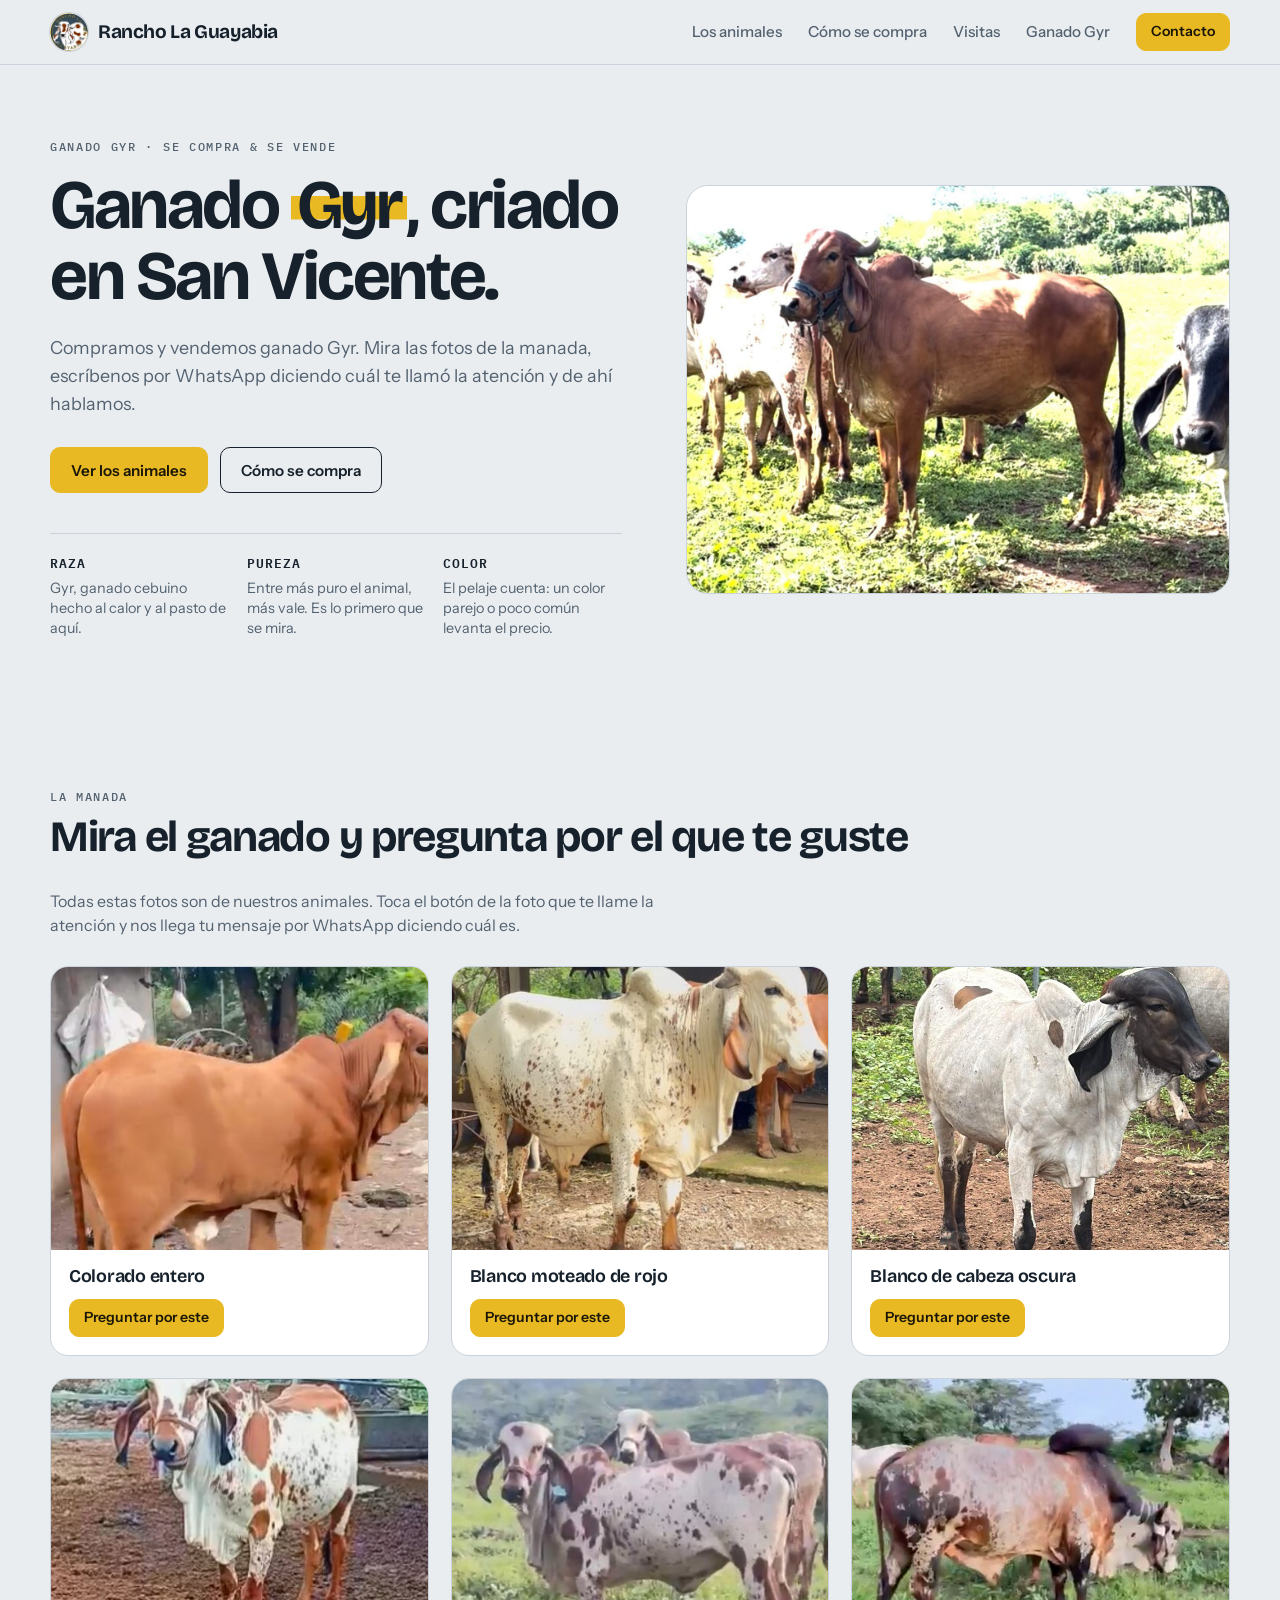
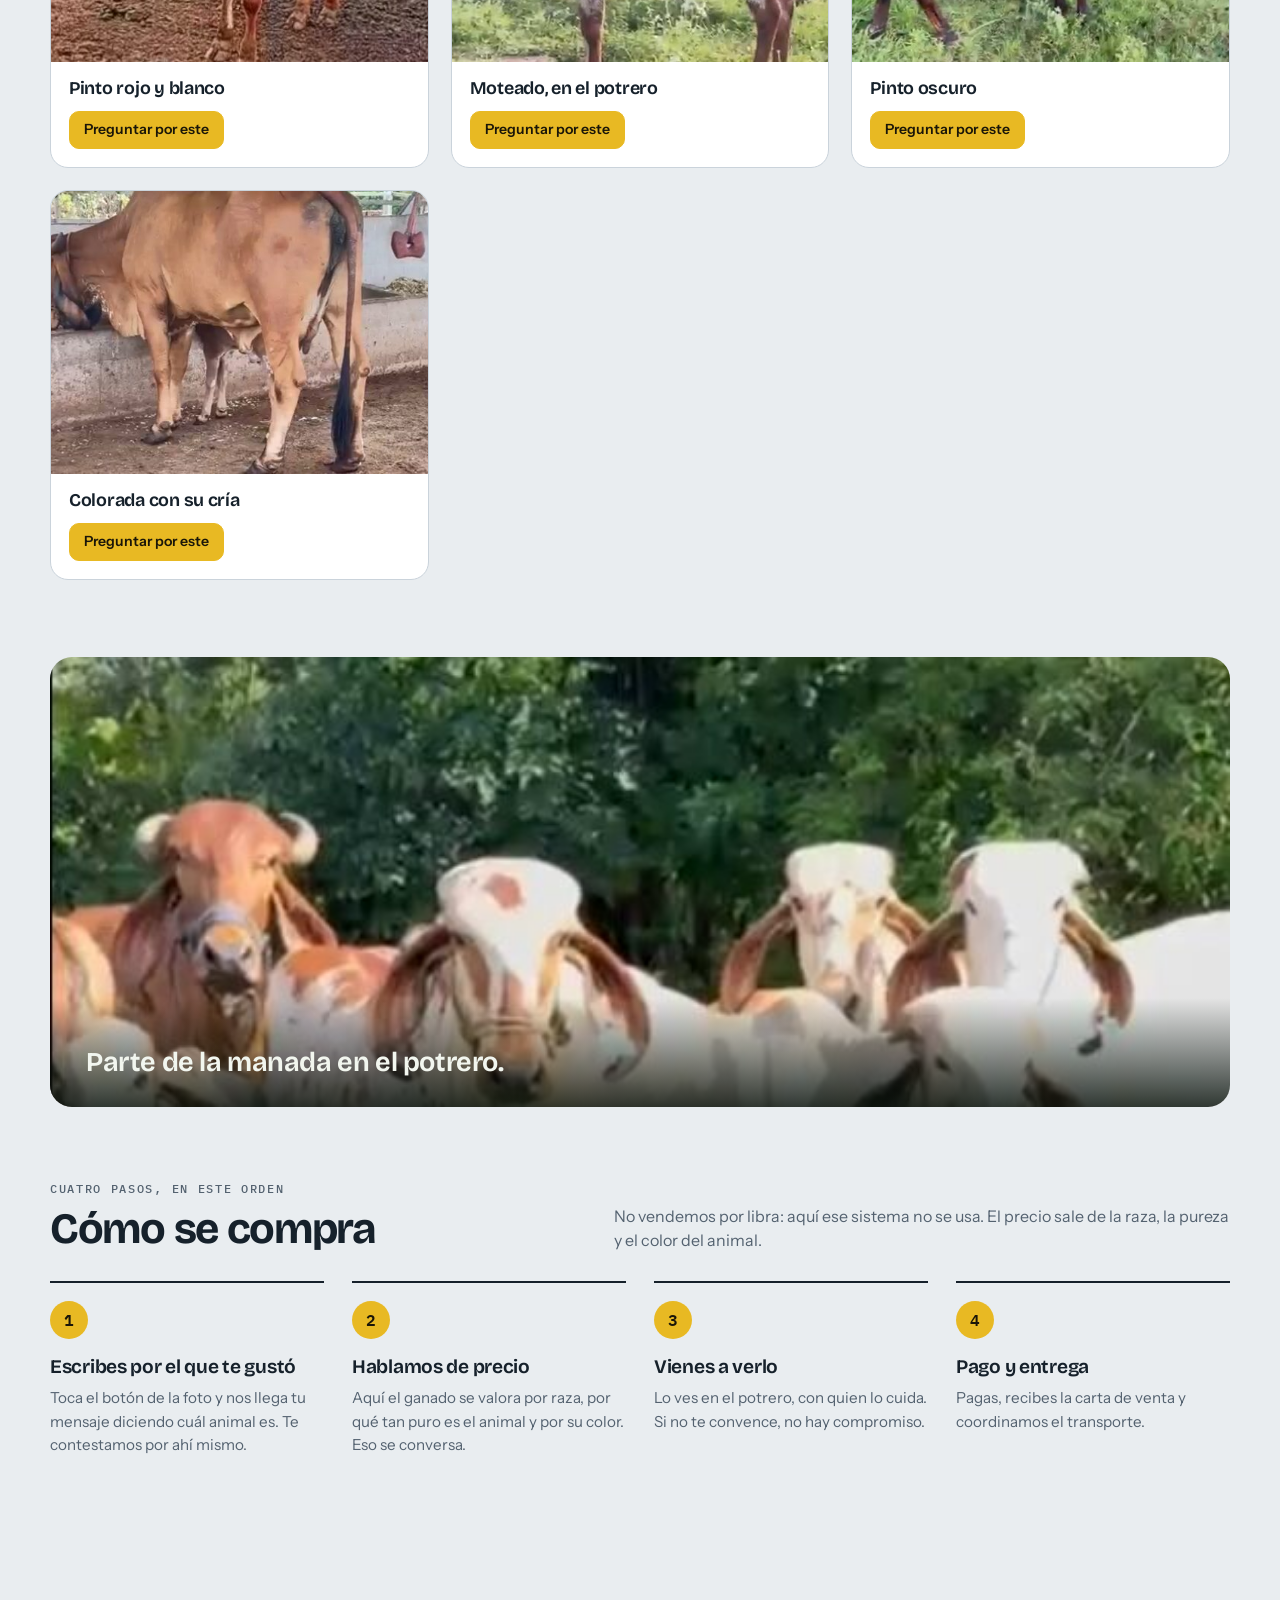
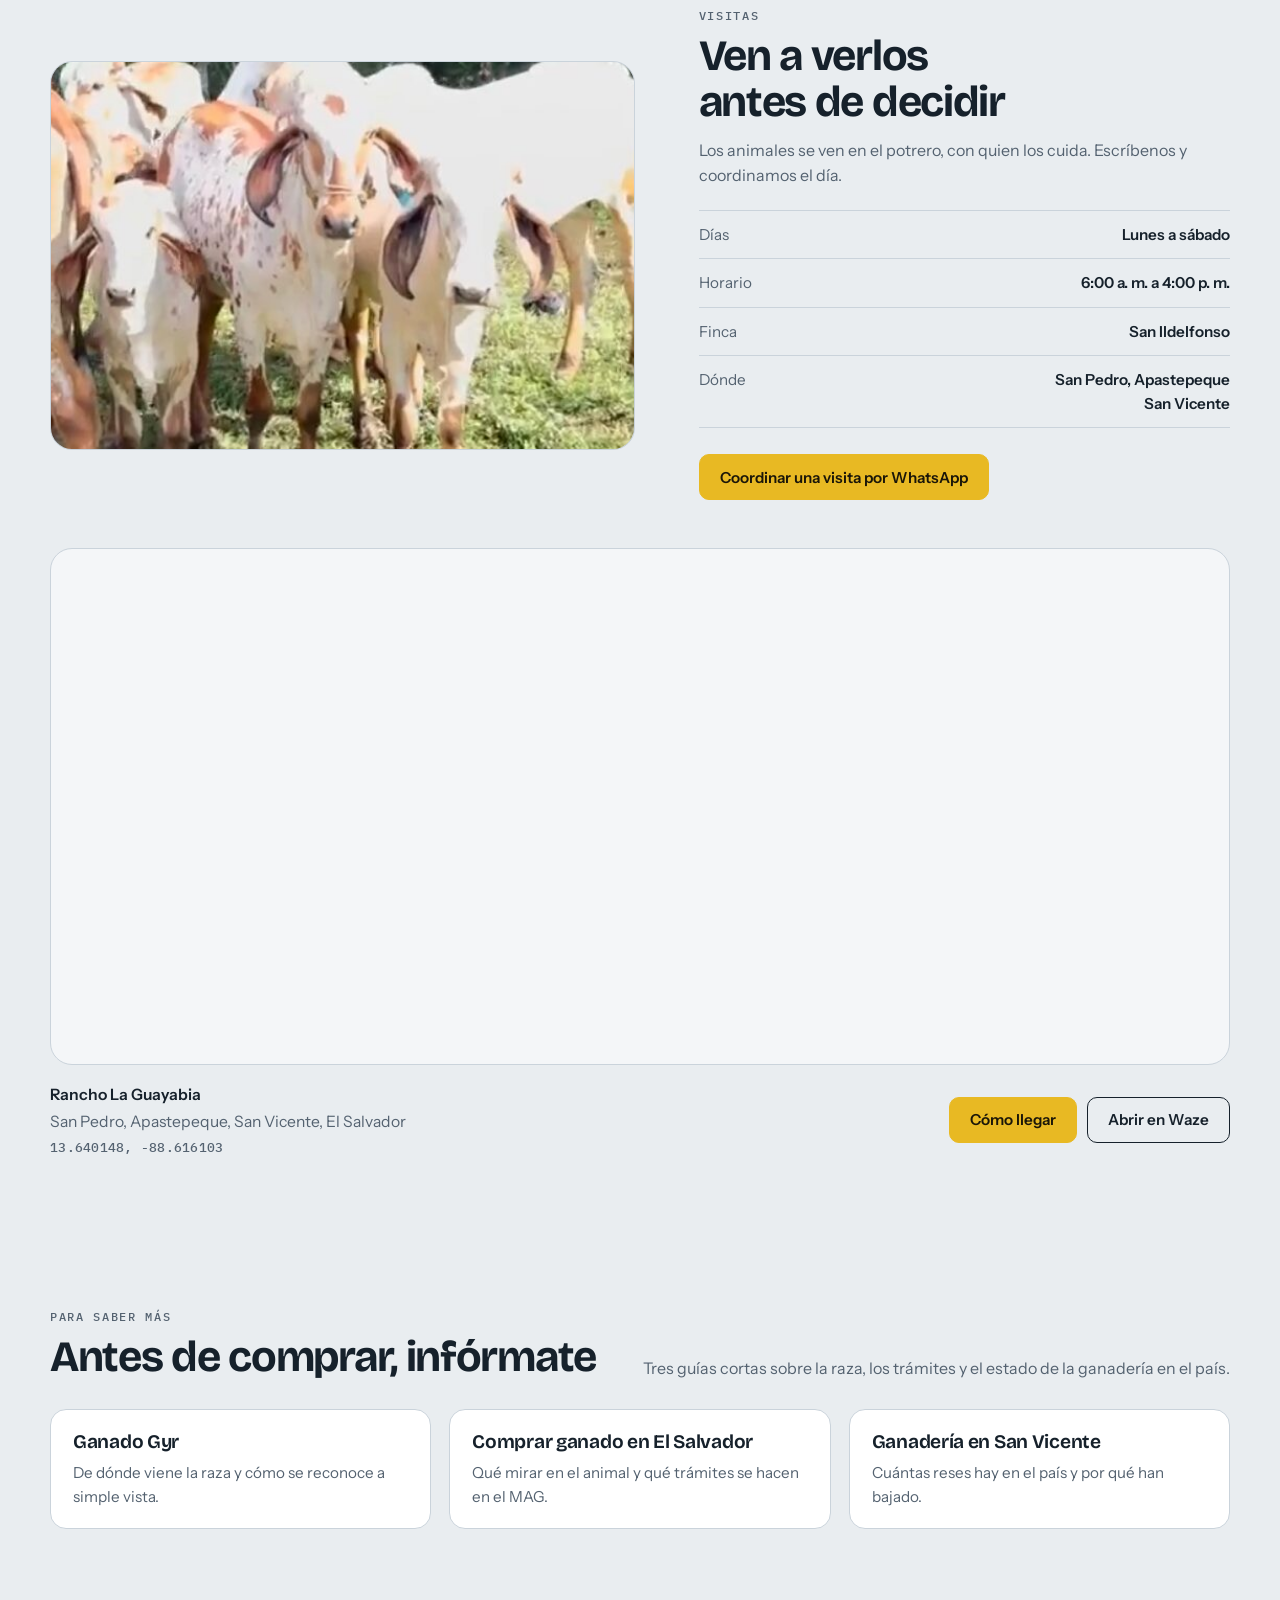
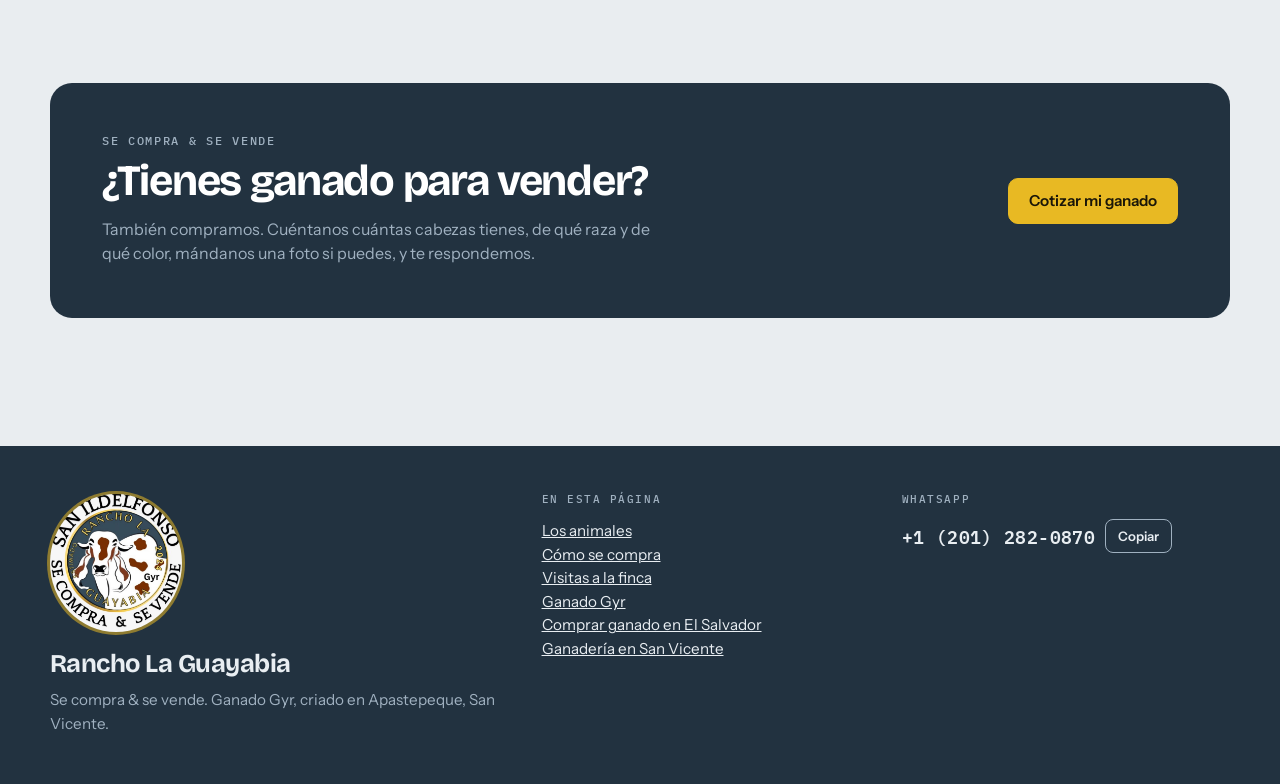
==== commit be47f6ac: "Portada con guias, estilos y scripts compartidos, sitemap y robots" ====
--- a/index.html
+++ b/index.html
@@ -359,6 +359,13 @@
 }
 @media (prefers-reduced-motion:reduce){.hero-text>*{animation:none!important}}
 @media (prefers-reduced-motion:reduce){*{transition:none!important;scroll-behavior:auto!important}}
+
+/* para saber mas: tres guias */
+.saber{display:grid;grid-template-columns:repeat(auto-fit,minmax(min(100%,260px),1fr));gap:18px}
+.saber a{display:flex;flex-direction:column;gap:8px;height:100%;padding:20px 22px;border:1px solid var(--line);border-radius:16px;background:var(--raised);text-decoration:none;transition:transform .18s,border-color .18s}
+.saber a:hover{transform:translateY(-3px);border-color:var(--ink)}
+.saber b{font:650 1.2rem/1.2 var(--font-display);letter-spacing:-.015em}
+.saber span{color:var(--muted);font-size:.95rem}
 [hidden]{display:none!important}
 </style>
 </head>
@@ -376,6 +383,7 @@
       <a class="hide-s" href="#animales">Los animales</a>
       <a class="hide-s" href="#como">Cómo se compra</a>
       <a class="hide-s" href="#visitas">Visitas</a>
+      <a class="hide-s" href="/ganado-gyr/">Ganado Gyr</a>
       <a class="btn primary sm" href="#contacto">Contacto</a>
     </nav>
   </div>
@@ -478,6 +486,20 @@
       </div>
     </div>
   </section>
+  <section class="wrap sec" id="saber">
+    <div class="sec-head">
+      <div>
+        <div class="eyebrow">Para saber más</div>
+        <h2>Antes de comprar, infórmate</h2>
+      </div>
+      <p class="sub">Tres guías cortas sobre la raza, los trámites y el estado de la ganadería en el país.</p>
+    </div>
+    <ul class="saber">
+      <li><a href="/ganado-gyr/"><b>Ganado Gyr</b><span>De dónde viene la raza y cómo se reconoce a simple vista.</span></a></li>
+      <li><a href="/comprar-ganado-el-salvador/"><b>Comprar ganado en El Salvador</b><span>Qué mirar en el animal y qué trámites se hacen en el MAG.</span></a></li>
+      <li><a href="/ganaderia-san-vicente/"><b>Ganadería en San Vicente</b><span>Cuántas reses hay en el país y por qué han bajado.</span></a></li>
+    </ul>
+  </section>
   <section class="wrap sec" id="vende">
     <div class="buy">
       <div>
@@ -503,6 +525,9 @@
         <li><a href="#animales">Los animales</a></li>
         <li><a href="#como">Cómo se compra</a></li>
         <li><a href="#visitas">Visitas a la finca</a></li>
+        <li><a href="/ganado-gyr/">Ganado Gyr</a></li>
+        <li><a href="/comprar-ganado-el-salvador/">Comprar ganado en El Salvador</a></li>
+        <li><a href="/ganaderia-san-vicente/">Ganadería en San Vicente</a></li>
       </ul>
     </div>
     <div>
@@ -514,26 +539,9 @@
 </footer>
 
 
+<script src="/wa.js"></script>
 <script>
-/* ---------------------------------------------------------------------------
-   EL TELEFONO VIVE AQUI Y EN NINGUN OTRO LADO.
-   Para cambiarlo se tocan estas dos lineas y nada mas: todos los botones de
-   WhatsApp de la pagina se arman solos a partir de aqui.
-   --------------------------------------------------------------------------- */
-const TEL = { wa: "12012820870", visible: "+1 (201) 282-0870" };
-
-/* ---------------------------------------------------------------------------
-   DE DONDE VIENE EL CLIENTE
-   Todo mensaje que sale de esta pagina arranca con esta linea. Sirve para dos
-   cosas: don Adilio ve de una que ese chat vino del sitio y no de un conocido,
-   y puede escribir «rancholaguayabia.com» en el buscador de WhatsApp para que
-   le salgan todos los que han escrito desde la web, juntos.
-
-   Va con un renglon en blanco en medio para que en el chat se lea como dos
-   parrafos y no como una sola parrafada.
-   --------------------------------------------------------------------------- */
-const DE_LA_WEB = "Escribo desde la página web rancholaguayabia.com.\n\n";
-const waHref = (msg) => "https://wa.me/" + TEL.wa + "?text=" + encodeURIComponent(DE_LA_WEB + msg);
+/* TEL, DE_LA_WEB y waHref viven en /wa.js, compartido con las paginas de contenido. */
 
 const $ = (s, r = document) => r.querySelector(s);
 
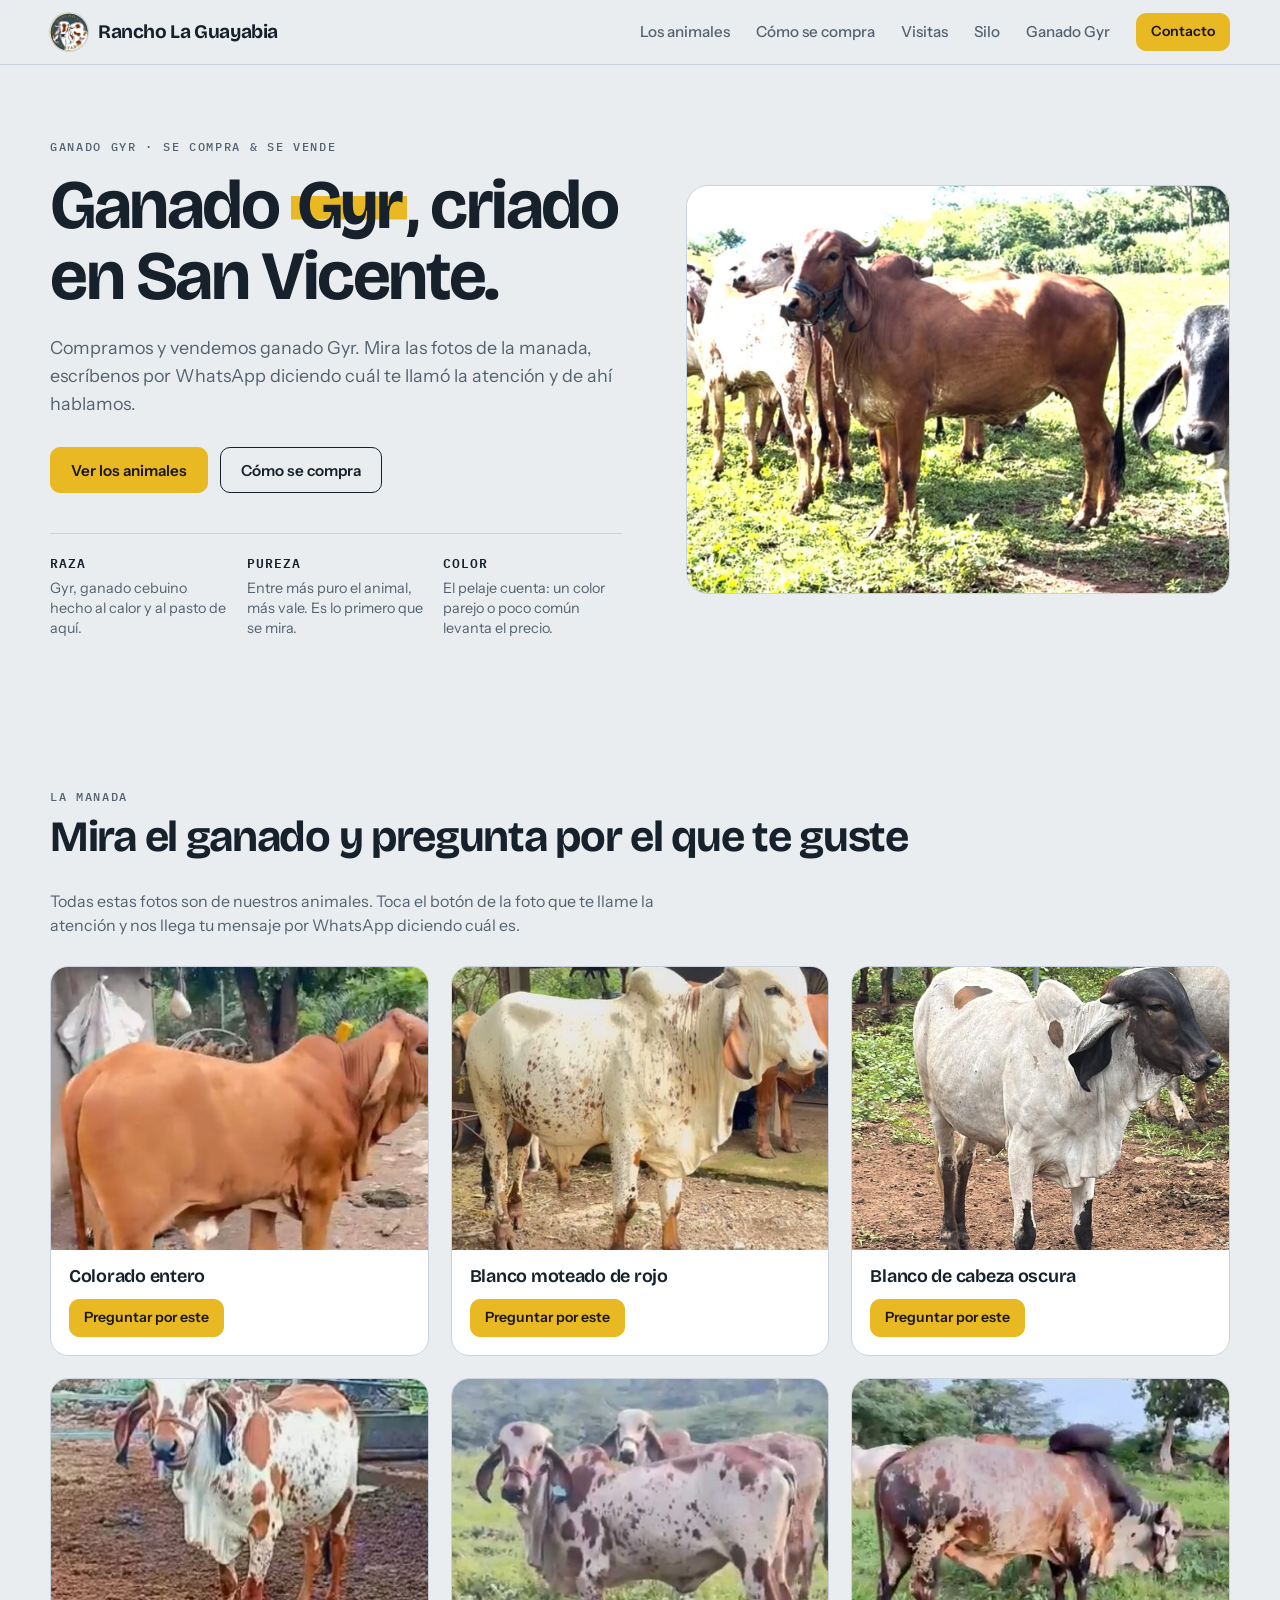
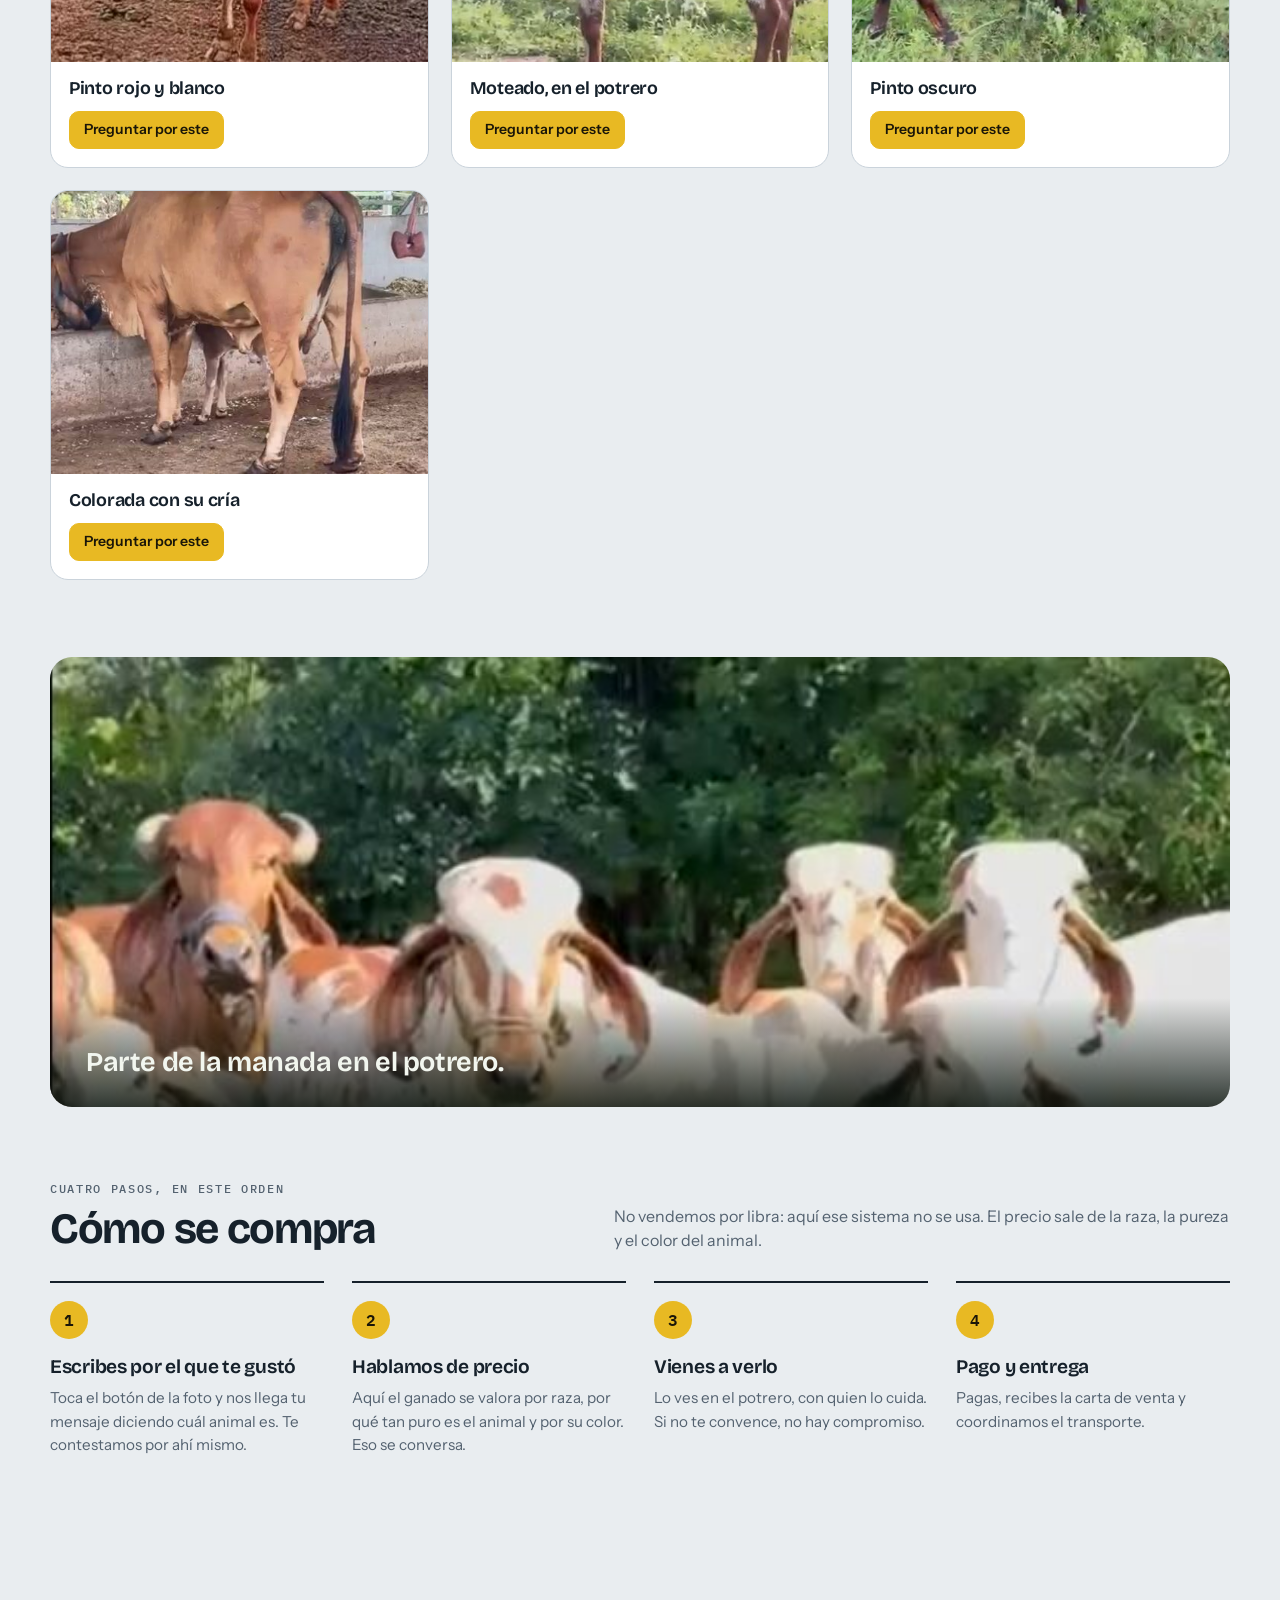
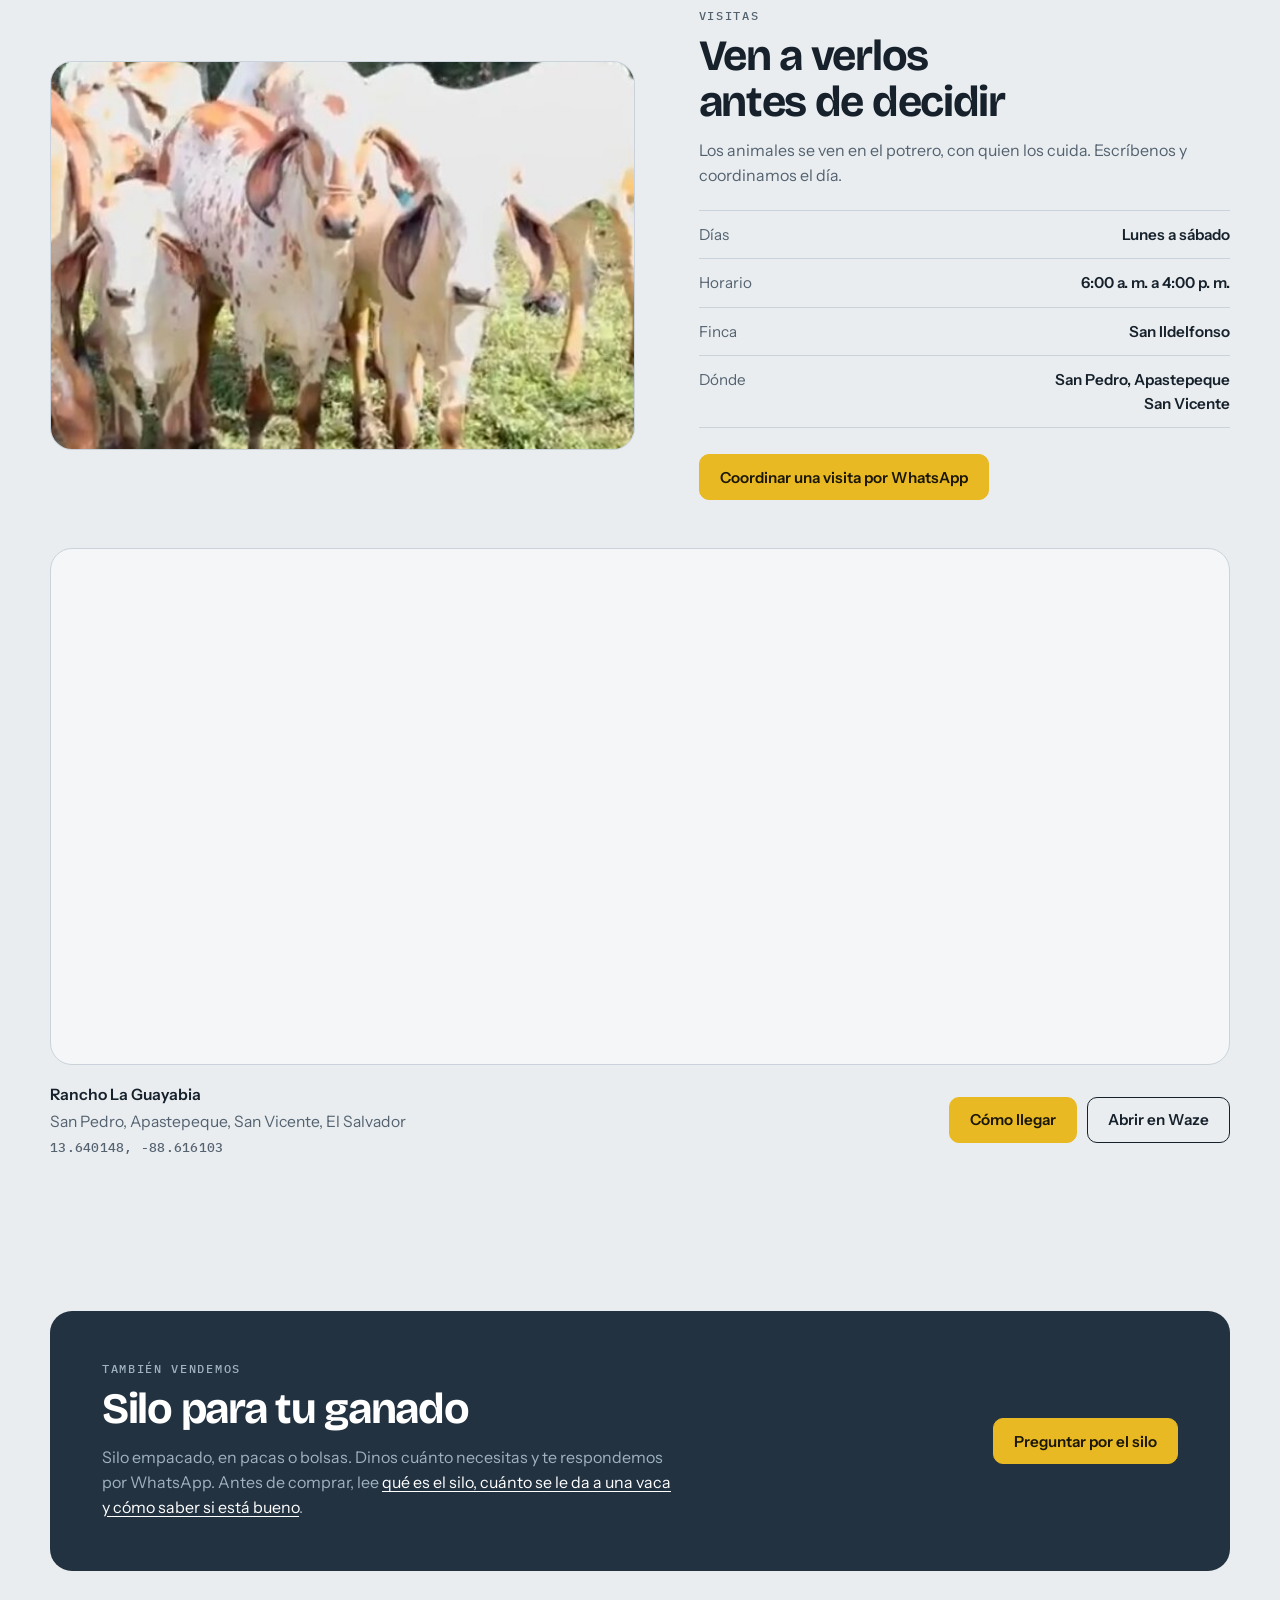
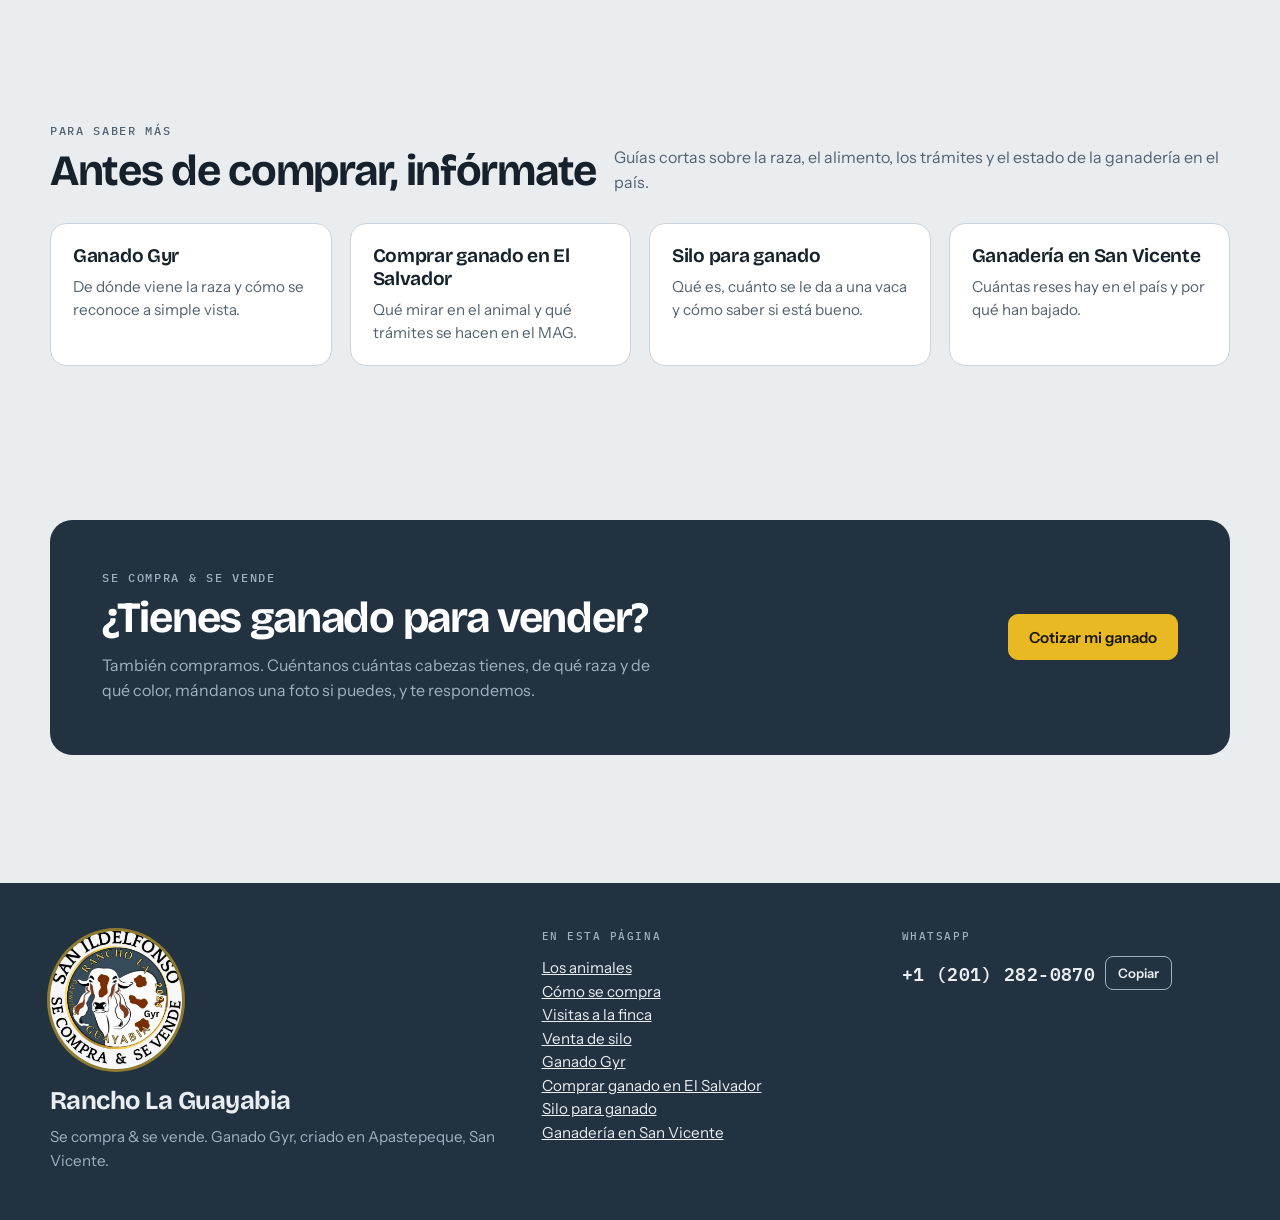
==== commit 805b7761: "Portada: venta de silo; sitemap con la pagina de silo" ====
--- a/index.html
+++ b/index.html
@@ -6,7 +6,7 @@
 <link rel="preload" as="image" href="img/p5.jpg">
 <link rel="icon" type="image/png" href="img/logo-badge.png">
 <meta name="theme-color" content="#223240">
-<meta name="description" content="Rancho La Guayabia: compra y venta de ganado Gyr en El Salvador. Mire las fotos de los animales y pregunte por el que le guste. El precio se habla por WhatsApp.">
+<meta name="description" content="Rancho La Guayabia: compra y venta de ganado Gyr y venta de silo en El Salvador. Mire las fotos de los animales y pregunte por el que le guste. El precio se habla por WhatsApp.">
 <link rel="canonical" href="https://rancholaguayabia.com/">
 <title>Rancho La Guayabia · Venta de ganado</title>
 
@@ -35,7 +35,7 @@
   "@context": "https://schema.org",
   "@type": "LocalBusiness",
   "name": "Rancho La Guayabia",
-  "description": "Compra y venta de ganado Gyr en El Salvador. Finca propia en Apastepeque, San Vicente.",
+  "description": "Compra y venta de ganado Gyr y venta de silo en El Salvador. Finca propia en Apastepeque, San Vicente.",
   "url": "https://rancholaguayabia.com/",
   "image": "https://rancholaguayabia.com/img/og.jpg",
   "logo": "https://rancholaguayabia.com/img/logo.jpg",
@@ -383,6 +383,7 @@
       <a class="hide-s" href="#animales">Los animales</a>
       <a class="hide-s" href="#como">Cómo se compra</a>
       <a class="hide-s" href="#visitas">Visitas</a>
+      <a class="hide-s" href="#silo">Silo</a>
       <a class="hide-s" href="/ganado-gyr/">Ganado Gyr</a>
       <a class="btn primary sm" href="#contacto">Contacto</a>
     </nav>
@@ -486,17 +487,29 @@
       </div>
     </div>
   </section>
+  <section class="wrap sec" id="silo">
+    <div class="buy">
+      <div>
+        <div class="eyebrow">También vendemos</div>
+        <h2>Silo para tu ganado</h2>
+        <p>Silo empacado, en pacas o bolsas. Dinos cuánto necesitas y te respondemos por WhatsApp. Antes de comprar, lee <a href="/silo-para-ganado/" style="color:#fff;text-underline-offset:3px">qué es el silo, cuánto se le da a una vaca y cómo saber si está bueno</a>.</p>
+      </div>
+      <a class="btn primary wa-link" data-wa="Quiero comprar silo. ¿Cuánto cuesta y cómo se entrega?&#10;Cantidad que necesito: " target="_blank" rel="noopener" href="#">Preguntar por el silo</a>
+    </div>
+  </section>
+
   <section class="wrap sec" id="saber">
     <div class="sec-head">
       <div>
         <div class="eyebrow">Para saber más</div>
         <h2>Antes de comprar, infórmate</h2>
       </div>
-      <p class="sub">Tres guías cortas sobre la raza, los trámites y el estado de la ganadería en el país.</p>
+      <p class="sub">Guías cortas sobre la raza, el alimento, los trámites y el estado de la ganadería en el país.</p>
     </div>
     <ul class="saber">
       <li><a href="/ganado-gyr/"><b>Ganado Gyr</b><span>De dónde viene la raza y cómo se reconoce a simple vista.</span></a></li>
       <li><a href="/comprar-ganado-el-salvador/"><b>Comprar ganado en El Salvador</b><span>Qué mirar en el animal y qué trámites se hacen en el MAG.</span></a></li>
+      <li><a href="/silo-para-ganado/"><b>Silo para ganado</b><span>Qué es, cuánto se le da a una vaca y cómo saber si está bueno.</span></a></li>
       <li><a href="/ganaderia-san-vicente/"><b>Ganadería en San Vicente</b><span>Cuántas reses hay en el país y por qué han bajado.</span></a></li>
     </ul>
   </section>
@@ -525,8 +538,10 @@
         <li><a href="#animales">Los animales</a></li>
         <li><a href="#como">Cómo se compra</a></li>
         <li><a href="#visitas">Visitas a la finca</a></li>
+        <li><a href="#silo">Venta de silo</a></li>
         <li><a href="/ganado-gyr/">Ganado Gyr</a></li>
         <li><a href="/comprar-ganado-el-salvador/">Comprar ganado en El Salvador</a></li>
+        <li><a href="/silo-para-ganado/">Silo para ganado</a></li>
         <li><a href="/ganaderia-san-vicente/">Ganadería en San Vicente</a></li>
       </ul>
     </div>
